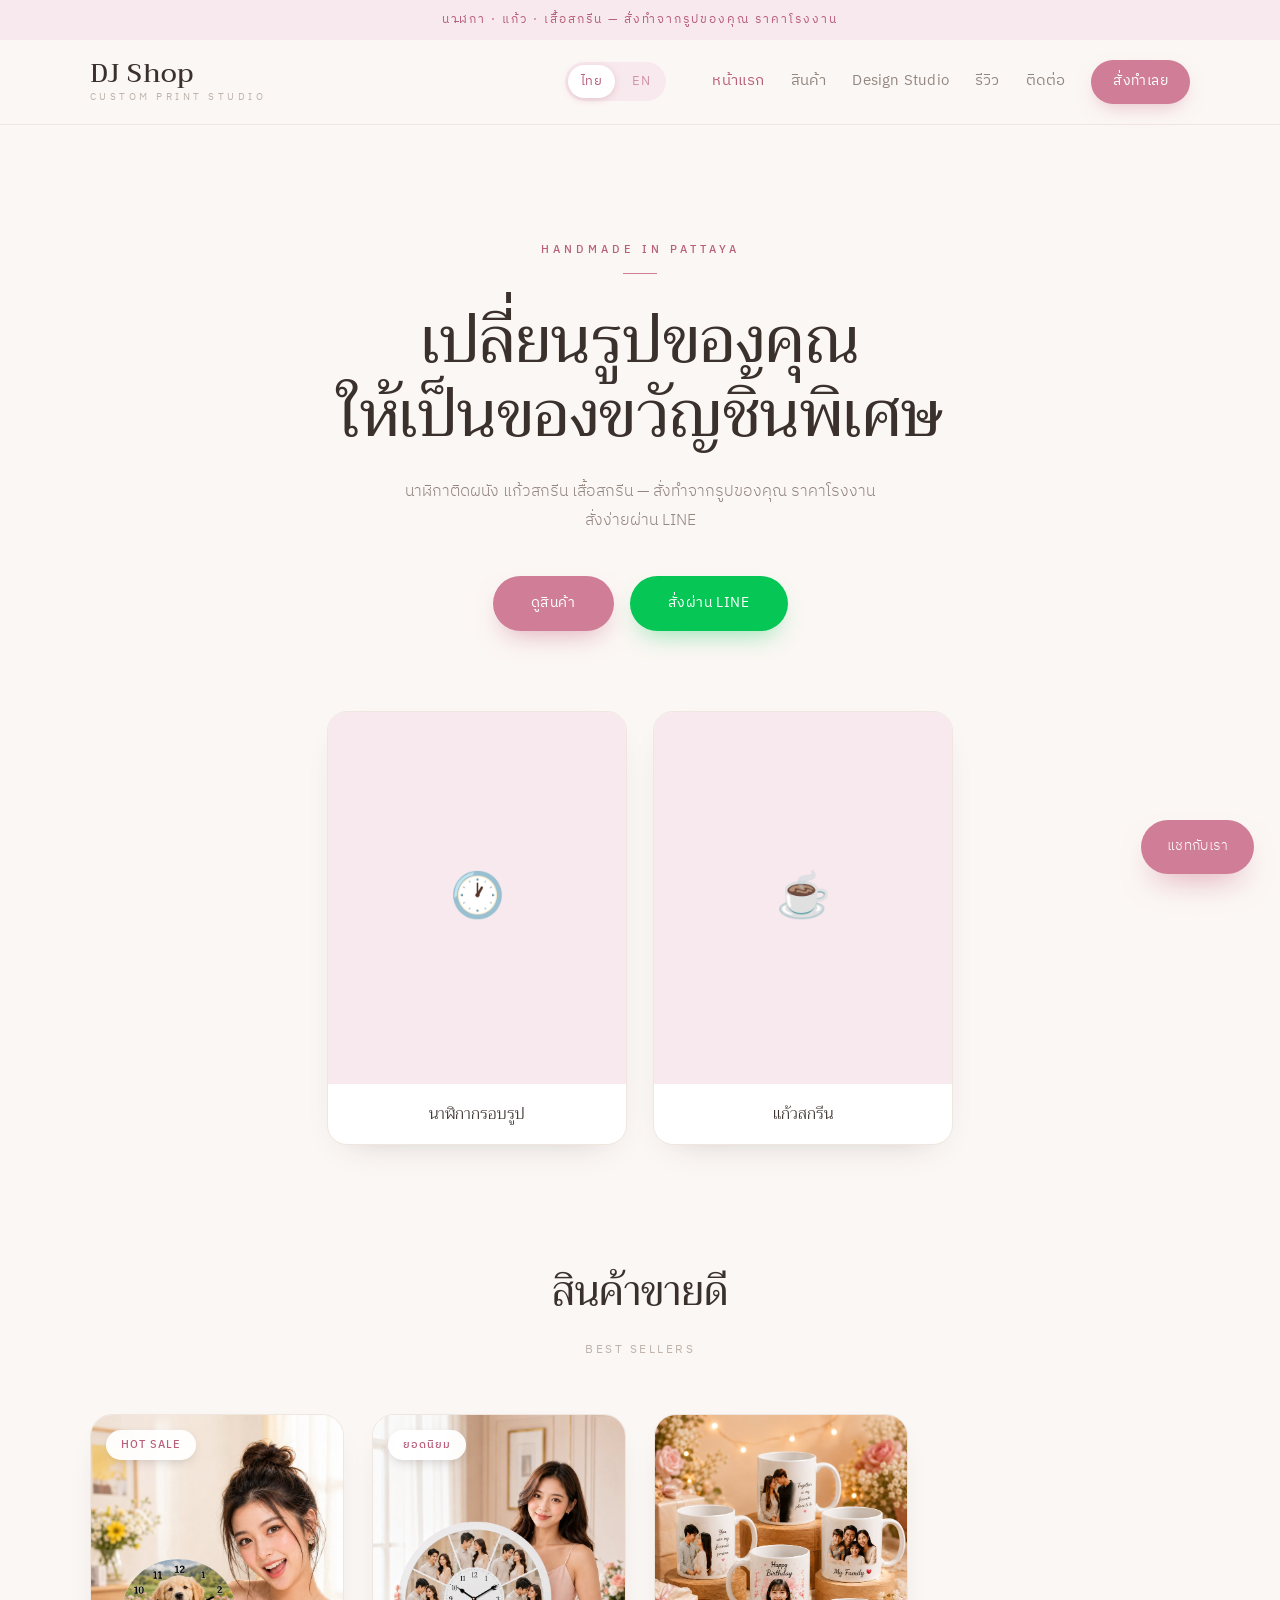
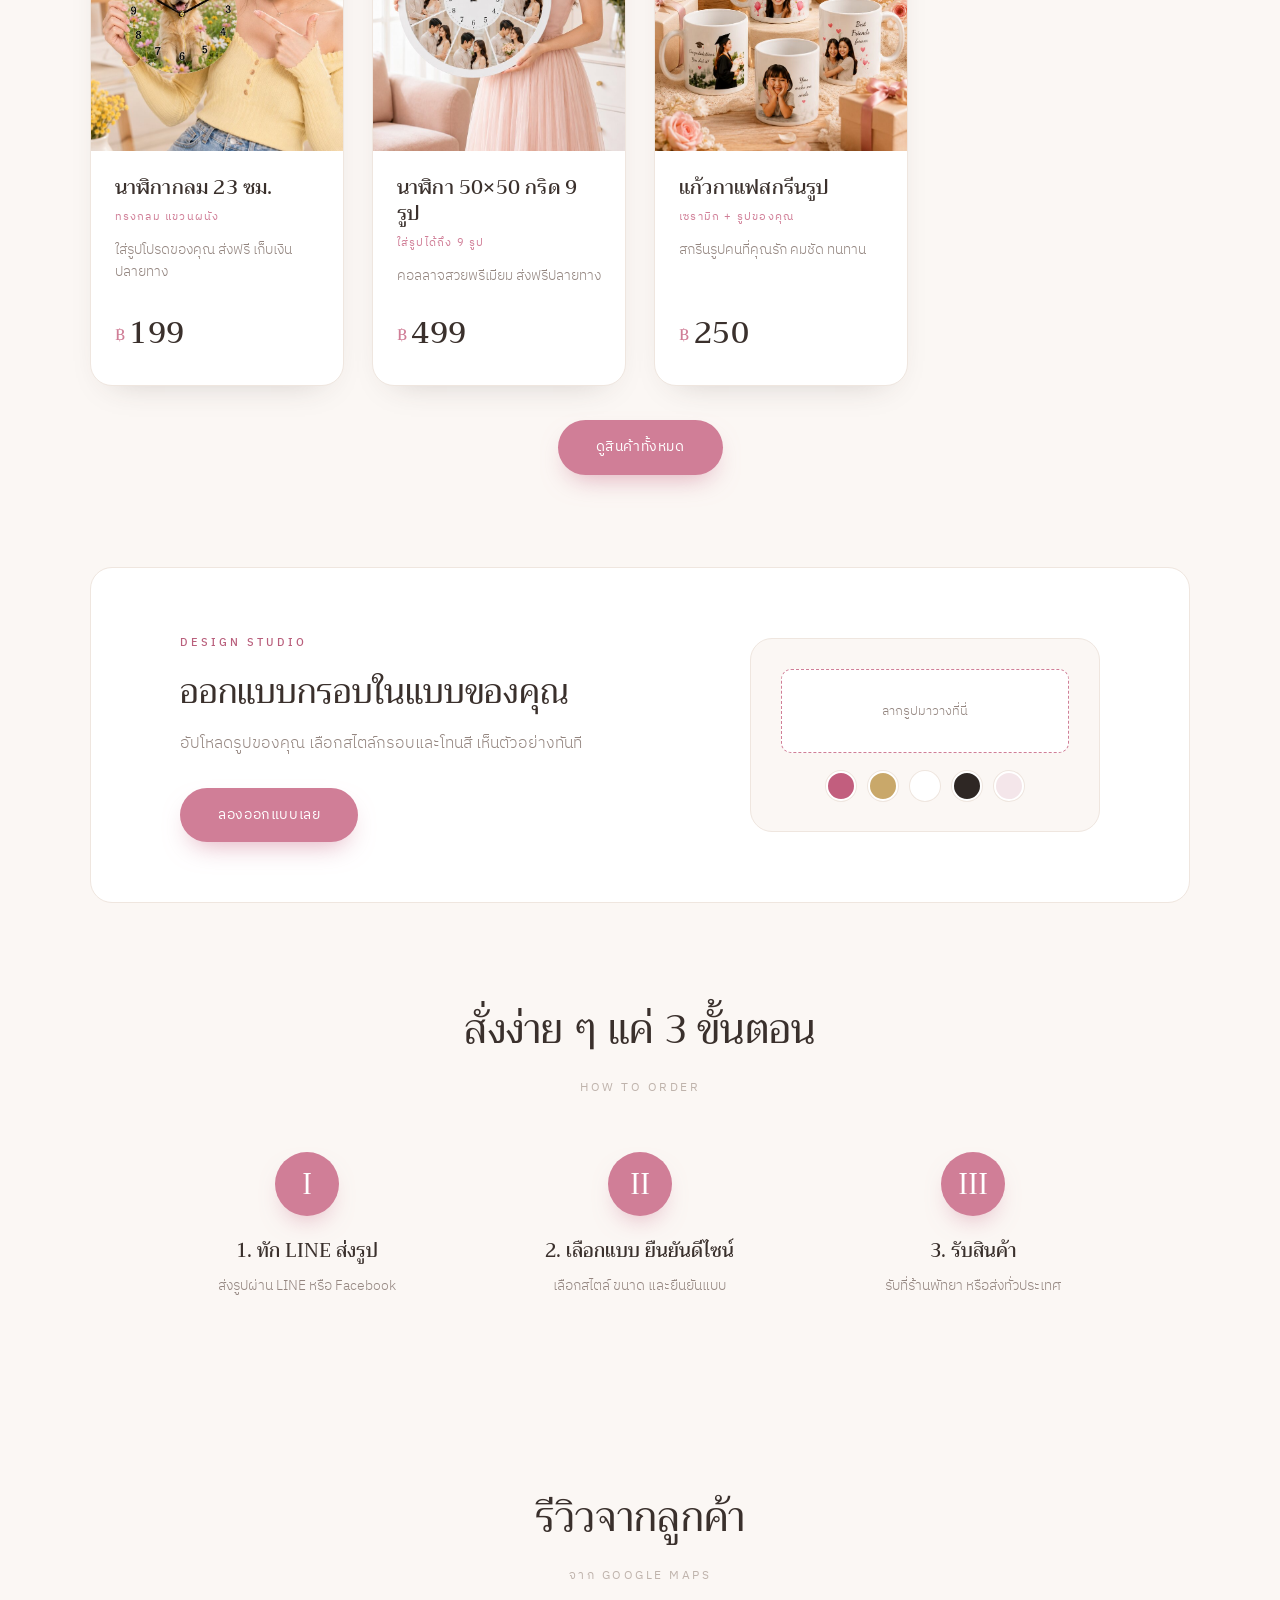
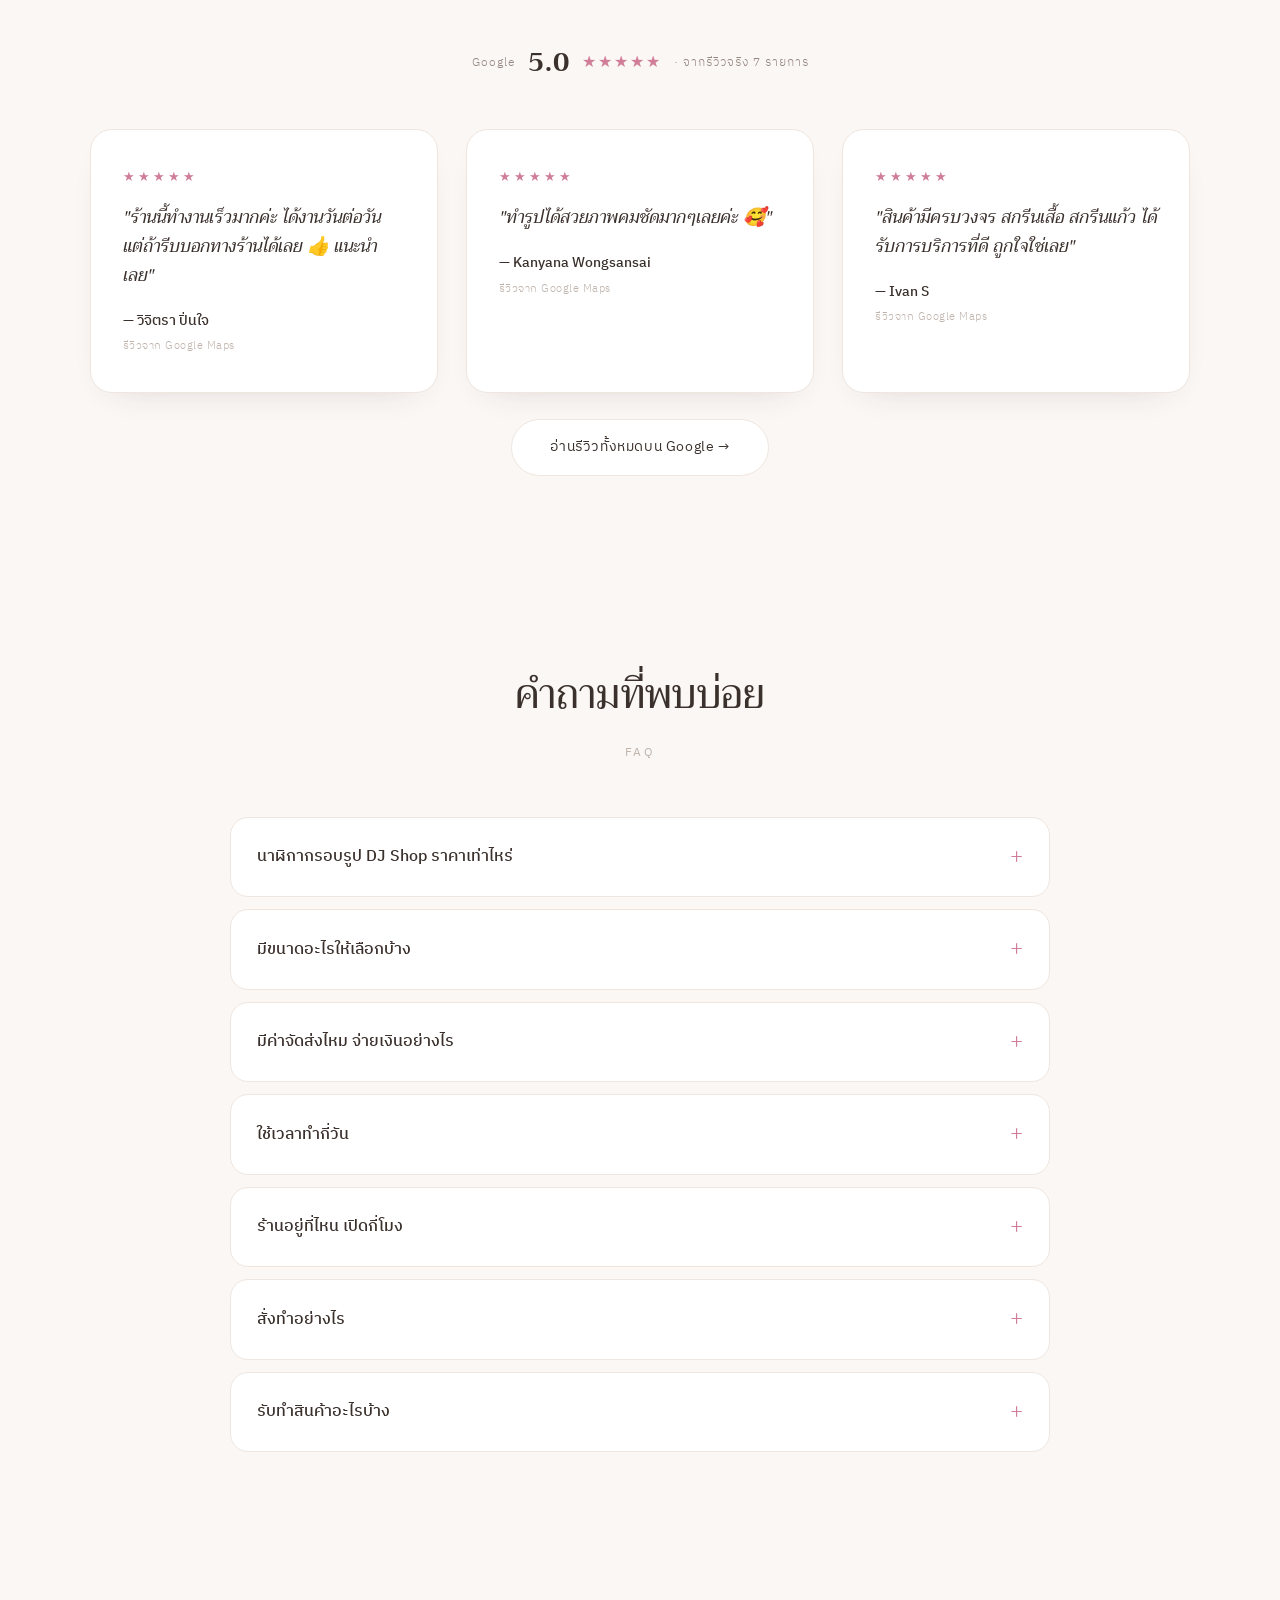
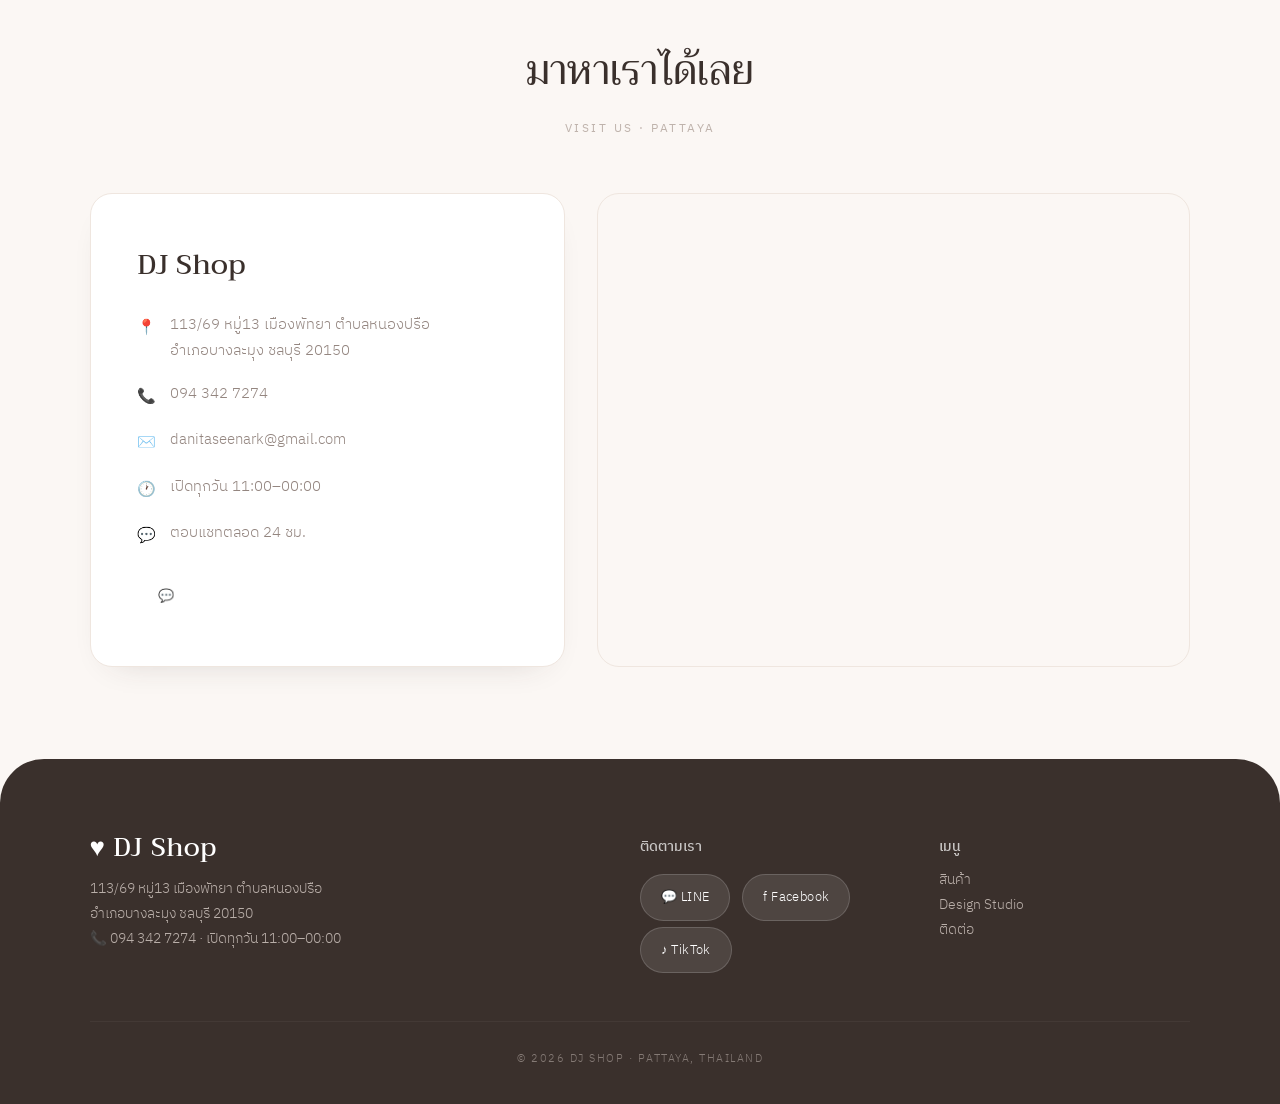
==== index.html @ 2eb751ed "Hero copy without frames + SITE points to live domain" ====
<!DOCTYPE html>
<html lang="th">
<head>
<meta charset="UTF-8">
<meta name="viewport" content="width=device-width, initial-scale=1.0">
<title>DJ Shop — นาฬิกาสั่งทำ แก้วสกรีนรูป เสื้อสกรีน ราคาโรงงาน | พัทยา</title>
<meta name="description" content="รับสกรีนและสั่งทำจากรูปของคุณ: นาฬิกาติดผนังเริ่มต้น ฿199 แก้วสกรีนรูป ฿250 เสื้อสกรีน สติกเกอร์ ป้ายไวนิล ราคาโรงงาน ส่งฟรีทั่วไทย เก็บเงินปลายทาง ร้านอยู่พัทยา">
<link rel="canonical" href="https://pattayacustomprint.com/">
<link rel="icon" href="favicon.svg" type="image/svg+xml">
<meta property="og:type" content="website">
<meta property="og:site_name" content="DJ Shop">
<meta property="og:locale" content="th_TH">
<meta property="og:title" content="DJ Shop — นาฬิกาสั่งทำ แก้วสกรีนรูป เสื้อสกรีน ราคาโรงงาน | พัทยา">
<meta property="og:description" content="รับสกรีนและสั่งทำจากรูปของคุณ: นาฬิกาติดผนังเริ่มต้น ฿199 แก้วสกรีนรูป ฿250 เสื้อสกรีน สติกเกอร์ ป้ายไวนิล ราคาโรงงาน ส่งฟรีทั่วไทย เก็บเงินปลายทาง ร้านอยู่พัทยา">
<meta property="og:url" content="https://pattayacustomprint.com/">
<meta property="og:image" content="https://pattayacustomprint.com/og-image.jpg">
<meta property="og:image:width" content="1200">
<meta property="og:image:height" content="630">
<meta name="twitter:card" content="summary_large_image">
<meta name="theme-color" content="#D07E97">
<link href="https://fonts.googleapis.com/css2?family=Trirong:ital,wght@0,300;0,400;0,500;0,600;1,400&family=IBM+Plex+Sans+Thai:wght@300;400;500;600&display=swap" rel="stylesheet">
<link rel="stylesheet" href="style.css?v=11">
<style>
.hero{text-align:center;padding:110px 7% 70px;position:relative;overflow:hidden}
.hero .hand-tag{display:inline-block;color:var(--rose-deep);font-size:11px;letter-spacing:4px;text-transform:uppercase;margin-bottom:30px;font-weight:500;position:relative;padding-bottom:14px}
.hero .hand-tag::after{content:"";position:absolute;left:50%;bottom:0;transform:translateX(-50%);width:34px;height:1px;background:var(--rose)}
.hero h1{font-size:64px;font-family:'Trirong',serif;font-weight:400;color:var(--ink);line-height:1.16;letter-spacing:.5px}
.hero p{max-width:480px;margin:26px auto 40px;color:var(--muted);font-size:16px;font-weight:300;line-height:1.8}
.hero .btn{margin:0 6px}
.deco{display:none}
.polas{display:grid;grid-template-columns:repeat(2,minmax(0,300px));gap:26px;padding:10px 7% 20px;justify-content:center;margin:0 auto}
.pola{background:var(--surface);border:1px solid var(--line);border-radius:20px;transition:transform .4s cubic-bezier(.2,.7,.3,1),box-shadow .4s;text-decoration:none;color:var(--ink);overflow:hidden;box-shadow:0 14px 34px -22px rgba(58,48,44,.28)}
.pola:hover{transform:translateY(-8px);box-shadow:0 30px 54px -28px rgba(58,48,44,.4)}
.pola .ph{aspect-ratio:4/5;display:flex;align-items:center;justify-content:center;font-size:44px;background:var(--rose-soft)}
.pola .cap{font-family:'Trirong',serif;text-align:center;padding:16px 8px;font-size:16px;color:var(--ink)}
.banner{margin:0 7%;background:var(--surface);border:1px solid var(--line);border-radius:var(--radius);padding:60px 7%;display:grid;grid-template-columns:1.2fr .8fr;gap:44px;align-items:center}
.banner .tag{display:inline-block;color:var(--rose-deep);font-size:11px;letter-spacing:3px;text-transform:uppercase;margin-bottom:18px;font-weight:500}
.banner h2{font-family:'Trirong',serif;font-size:34px;color:var(--ink);margin-bottom:16px;font-weight:400;line-height:1.25}
.banner p{color:var(--muted);margin-bottom:30px;font-weight:300}
.mock{background:var(--bg);border:1px solid var(--line);border-radius:var(--radius);padding:30px;text-align:center}
.mock .up{border:1px dashed var(--rose);border-radius:10px;padding:30px;color:var(--muted);font-size:13px;background:var(--surface);font-weight:300}
.mock .row{display:flex;gap:12px;justify-content:center;margin-top:18px}
.mock .sw{width:30px;height:30px;border-radius:50%;border:2px solid #fff;box-shadow:0 0 0 1px var(--line)}
@media(max-width:900px){.banner{grid-template-columns:1fr}.hero h1{font-size:40px}.hero{padding:64px 7% 44px}.polas{grid-template-columns:1fr 1fr}}
</style>
<script type="application/ld+json">
{"@context":"https://schema.org","@type":"LocalBusiness","name":"DJ Shop — Custom Print Studio",
"image":"https://pattayacustomprint.com/og-image.jpg","url":"https://pattayacustomprint.com",
"telephone":"+66943427274","priceRange":"฿199–฿799",
"address":{"@type":"PostalAddress","streetAddress":"113/69 หมู่13 ตำบลหนองปรือ อำเภอบางละมุง","addressLocality":"เมืองพัทยา","addressRegion":"ชลบุรี","postalCode":"20150","addressCountry":"TH"},
"openingHoursSpecification":[{"@type":"OpeningHoursSpecification","dayOfWeek":["Monday","Tuesday","Wednesday","Thursday","Friday","Saturday","Sunday"],"opens":"11:00","closes":"00:00"}],
"geo":{"@type":"GeoCoordinates","latitude":12.9260197,"longitude":100.9023855},
"hasMap":"https://maps.app.goo.gl/R4jmNiULjhfNRjvr6",
"aggregateRating":{"@type":"AggregateRating","ratingValue":"5.0","reviewCount":"7","bestRating":"5"},
"sameAs":["https://www.facebook.com/share/19SeNPXHiD/","https://www.tiktok.com/@gotolove65","https://maps.app.goo.gl/R4jmNiULjhfNRjvr6"]}
</script>
<script type="application/ld+json">
{"@context":"https://schema.org","@type":"FAQPage","mainEntity":[{"@type":"Question","name":"นาฬิกากรอบรูป DJ Shop ราคาเท่าไหร่","acceptedAnswer":{"@type":"Answer","text":"นาฬิกาติดผนังใส่รูปของคุณ เริ่มต้น 199 บาท: นาฬิกากลม 23 ซม. 199 บาท, นาฬิกากรอบรูป 20×60 199 บาท, นาฬิกากลม 40×40 299 บาท, นาฬิกา 30×30 หูหมี 299 บาท, นาฬิกาหูหมี 40×40 399 บาท, นาฬิกา 50×50 กริด 9 รูป 499 บาท, นาฬิกา 60×60 ใหญ่พิเศษ 799 บาท ส่วนแก้วสกรีนรูปเริ่มต้น 250 บาท และแก้วเก็บความเย็น/ร้อน 799 บาท ทุกชิ้นเป็นราคาโรงงาน"}},{"@type":"Question","name":"มีขนาดอะไรให้เลือกบ้าง","acceptedAnswer":{"@type":"Answer","text":"นาฬิกาติดผนังมีให้เลือกตั้งแต่ทรงกลม 23 ซม. ไปจนถึง 20×60, 30×30, 40×40, 50×50 และ 60×60 ซม. ถ้าต้องการขนาดพิเศษนอกเหนือจากนี้ ทางร้านรับทำตามสั่ง แจ้งขนาดที่ต้องการเข้ามาในแชท LINE ได้เลย"}},{"@type":"Question","name":"มีค่าจัดส่งไหม จ่ายเงินอย่างไร","acceptedAnswer":{"@type":"Answer","text":"ส่งฟรีทั่วประเทศไทย ไม่มีค่าจัดส่ง และรับชำระเงินแบบเก็บเงินปลายทาง (COD) ได้ หรือจะรับสินค้าเองที่ร้านในพัทยาก็ได้เช่นกัน"}},{"@type":"Question","name":"ใช้เวลาทำกี่วัน","acceptedAnswer":{"@type":"Answer","text":"ระยะเวลาขึ้นอยู่กับแบบและจำนวนที่สั่ง ส่งรูปพร้อมขนาดที่ต้องการเข้ามาในแชท LINE ทางร้านจะยืนยันวันรับของให้ทันที หากมีกำหนดวันที่ต้องใช้ เช่น วันเกิดหรืองานแต่ง แจ้งล่วงหน้าได้ ทางร้านจะจัดคิวให้"}},{"@type":"Question","name":"ร้านอยู่ที่ไหน เปิดกี่โมง","acceptedAnswer":{"@type":"Answer","text":"ร้าน DJ Shop อยู่ที่ 113/69 หมู่ 13 เมืองพัทยา ตำบลหนองปรือ อำเภอบางละมุง จังหวัดชลบุรี 20150 เปิดทุกวัน 11:00–00:00 น. โทร 094 342 7274 และตอบแชท LINE ตลอด 24 ชั่วโมง"}},{"@type":"Question","name":"สั่งทำอย่างไร","acceptedAnswer":{"@type":"Answer","text":"สั่งได้ 3 ขั้นตอน: 1) ส่งรูปที่อยากทำเข้ามาในแชท LINE ของร้าน 2) เลือกสินค้าและขนาดที่ต้องการ 3) ทางร้านยืนยันราคาและวันรับของ นอกจากนี้ยังออกแบบกรอบเองได้ที่หน้า Design Studio บนเว็บไซต์"}},{"@type":"Question","name":"รับทำสินค้าอะไรบ้าง","acceptedAnswer":{"@type":"Answer","text":"DJ Shop พัทยา รับสกรีนและสั่งทำสินค้าจากรูปของคุณ: นาฬิกาติดผนัง แก้วสกรีนรูป เสื้อสกรีน สติกเกอร์ และป้ายไวนิล ทุกชิ้นทำตามสั่ง ราคาโรงงาน"}}]}
</script>
</head>
<body>

<div class="topbar" data-i18n="topbar">นาฬิกา · แก้ว · เสื้อสกรีน — สั่งทำจากรูปของคุณ ราคาโรงงาน</div>

<header>
  <a class="logo" href="index.html">DJ Shop<small>Custom Print Studio</small></a>
  <div class="langsw"><button data-lang="th" class="on">ไทย</button><button data-lang="en">EN</button></div>
  <button class="burger" onclick="document.getElementById('nav').classList.toggle('open')">☰</button>
  <nav id="nav">
    <a href="index.html" class="active" data-i18n="nav.home">หน้าแรก</a>
    <a href="shop.html" data-i18n="nav.shop">สินค้า</a>
    <a href="studio.html" data-i18n="nav.studio">Design Studio</a>
    <a href="index.html#reviews" data-i18n="nav.reviews">รีวิว</a>
    <a href="index.html#contact" data-i18n="nav.contact">ติดต่อ</a>
    <a class="cta" href="shop.html" data-i18n="nav.order">สั่งทำเลย</a>
  </nav>
</header>

<section class="hero">
  <div class="hand-tag" data-i18n="hero.tag">Handmade in Pattaya</div>
  <h1 data-i18n="hero.h1">เปลี่ยนรูปของคุณ<br>ให้เป็นของขวัญชิ้นพิเศษ</h1>
  <p data-i18n="hero.p">นาฬิกาติดผนัง แก้วสกรีน เสื้อสกรีน — สั่งทำจากรูปของคุณ ราคาโรงงาน สั่งง่ายผ่าน LINE</p>
  <a class="btn btn-primary" href="shop.html" data-i18n="hero.shop">ดูสินค้า</a>
  <a class="btn btn-line" href="#" data-i18n="hero.line">สั่งผ่าน LINE</a>
</section>

<div class="polas">
  <a class="pola" href="shop.html#clocks"><div class="ph">🕐</div><div class="cap" data-i18n="pola.clock">นาฬิกากรอบรูป</div></a>
  <a class="pola" href="shop.html#mugs"><div class="ph">☕</div><div class="cap" data-i18n="pola.mug">แก้วสกรีน</div></a>
</div>

<section class="section">
  <h2 data-i18n="best.h2">สินค้าขายดี</h2>
  <div class="sub" data-i18n="best.sub">BEST SELLERS</div>
  <div class="cards">
    <a class="card" href="shop.html#clocks"><div class="img p34"><img src="img/round-1.jpg?v=3" alt="Round clock 23 cm" loading="lazy" style="width:100%;height:100%;object-fit:cover"><span class="badge" data-i18n="badge.sale">HOT SALE 🔥</span></div><div class="body"><h3 data-i18n="clround">นาฬิกากลม 23 ซม.</h3><div class="en" data-i18n="clrounds">ทรงกลม แขวนผนัง</div><p data-i18n="clroundd">ใส่รูปโปรดของคุณ ส่งฟรี เก็บเงินปลายทาง</p><span class="price-lg"><span class="cur">฿</span>199</span></div></a>
    <a class="card" href="shop.html#clocks"><div class="img p34"><img src="img/c5050-1.jpg?v=3" alt="Clock 50x50 9-photo grid" loading="lazy" style="width:100%;height:100%;object-fit:cover"><span class="badge" data-i18n="badge.gift">ของขวัญยอดฮิต</span></div><div class="body"><h3 data-i18n="cl50">นาฬิกา 50×50 กริด 9 รูป</h3><div class="en" data-i18n="cl50s">ใส่รูปได้ถึง 9 รูป</div><p data-i18n="cl50d">คอลลาจสวยพรีเมียม ส่งฟรีปลายทาง</p><span class="price-lg"><span class="cur">฿</span>499</span></div></a>
    <a class="card" href="shop.html#mugs"><div class="img p34"><img src="img/mug250-1.jpg?v=3" alt="Photo mug" loading="lazy" style="width:100%;height:100%;object-fit:cover"></div><div class="body"><h3 data-i18n="mug250">แก้วกาแฟสกรีนรูป</h3><div class="en" data-i18n="mug250s">เซรามิก + รูปของคุณ</div><p data-i18n="mug250d">สกรีนรูปคนที่คุณรัก คมชัด ทนทาน</p><span class="price-lg"><span class="cur">฿</span>250</span></div></a>
  </div>
  <div style="text-align:center;margin-top:34px"><a class="btn btn-primary" href="shop.html" data-i18n="best.all">ดูสินค้าทั้งหมด</a></div>
</section>

<section class="banner">
  <div>
    <span class="tag" data-i18n="banner.tag">✨ ใหม่! Design Studio</span>
    <h2 data-i18n="banner.h2">ออกแบบกรอบในแบบของคุณ</h2>
    <p data-i18n="banner.p">อัปโหลดรูปของคุณ เลือกสไตล์กรอบและโทนสี เห็นตัวอย่างทันที</p>
    <a class="btn btn-primary" href="studio.html" data-i18n="banner.btn">ลองออกแบบเลย</a>
  </div>
  <div class="mock">
    <div class="up" data-i18n="banner.drop">📤 ลากรูปมาวางที่นี่</div>
    <div class="row">
      <div class="sw" style="background:#C25E7E"></div>
      <div class="sw" style="background:#C9A86A"></div>
      <div class="sw" style="background:#FFFFFF"></div>
      <div class="sw" style="background:#2E2724"></div>
      <div class="sw" style="background:#F4E6EA"></div>
    </div>
  </div>
</section>

<section class="section">
  <h2 data-i18n="steps.h2">สั่งง่าย ๆ แค่ 3 ขั้นตอน</h2>
  <div class="sub" data-i18n="steps.sub">HOW TO ORDER</div>
  <div class="steps">
    <div class="step"><div class="ic">I</div><h4 data-i18n="step.1">1. ทัก LINE ส่งรูป</h4><p data-i18n="step.1d">ส่งรูปผ่าน LINE หรือ Facebook</p></div>
    <div class="step"><div class="ic">II</div><h4 data-i18n="step.2">2. เลือกแบบ ยืนยันดีไซน์</h4><p data-i18n="step.2d">เลือกสไตล์ ขนาด และยืนยันแบบ</p></div>
    <div class="step"><div class="ic">III</div><h4 data-i18n="step.3">3. รับสินค้า</h4><p data-i18n="step.3d">รับที่ร้านพัทยา หรือส่งทั่วประเทศ</p></div>
  </div>
</section>

<section class="section" id="reviews">
  <h2 data-i18n="rev.h2">รีวิวจากลูกค้า</h2>
  <div class="sub" data-i18n="rev.sub">จาก Google Maps</div>
  <div class="gbadge"><span>Google</span><b>5.0</b><span class="stars">★★★★★</span><span data-i18n="rev.count">· จากรีวิวจริง 7 รายการ</span></div>
  <div class="reviews">
    <div class="rev"><div class="stars">★★★★★</div><p>"ร้านนี้ทำงานเร็วมากค่ะ ได้งานวันต่อวัน แต่ถ้ารีบบอกทางร้านได้เลย 👍 แนะนำเลย"</p><div class="who">— วิจิตรา ปิ่นใจ</div><div class="src" data-i18n="rev.src">รีวิวจาก Google Maps</div></div>
    <div class="rev"><div class="stars">★★★★★</div><p>"ทำรูปได้สวยภาพคมชัดมากๆเลยค่ะ 🥰"</p><div class="who">— Kanyana Wongsansai</div><div class="src" data-i18n="rev.src">รีวิวจาก Google Maps</div></div>
    <div class="rev"><div class="stars">★★★★★</div><p>"สินค้ามีครบวงจร สกรีนเสื้อ สกรีนแก้ว ได้รับการบริการที่ดี ถูกใจใช่เลย"</p><div class="who">— Ivan S</div><div class="src" data-i18n="rev.src">รีวิวจาก Google Maps</div></div>
  </div>
  <div style="text-align:center;margin-top:26px">
    <a class="btn btn-ghost" href="https://maps.app.goo.gl/R4jmNiULjhfNRjvr6" target="_blank" rel="noopener noreferrer" data-i18n="rev.all">อ่านรีวิวทั้งหมดบน Google →</a>
  </div>
</section>

<section class="section" id="faq">
  <h2 data-i18n="faq.h2">คำถามที่พบบ่อย</h2>
  <div class="sub" data-i18n="faq.sub">FAQ</div>
  <div class="faq">
    <details class="faq-item">
      <summary>นาฬิกากรอบรูป DJ Shop ราคาเท่าไหร่</summary>
      <div class="faq-a"><p>นาฬิกาติดผนังใส่รูปของคุณ เริ่มต้น 199 บาท: นาฬิกากลม 23 ซม. 199 บาท, นาฬิกากรอบรูป 20×60 199 บาท, นาฬิกากลม 40×40 299 บาท, นาฬิกา 30×30 หูหมี 299 บาท, นาฬิกาหูหมี 40×40 399 บาท, นาฬิกา 50×50 กริด 9 รูป 499 บาท, นาฬิกา 60×60 ใหญ่พิเศษ 799 บาท ส่วนแก้วสกรีนรูปเริ่มต้น 250 บาท และแก้วเก็บความเย็น/ร้อน 799 บาท ทุกชิ้นเป็นราคาโรงงาน</p></div>
    </details>
    <details class="faq-item">
      <summary>มีขนาดอะไรให้เลือกบ้าง</summary>
      <div class="faq-a"><p>นาฬิกาติดผนังมีให้เลือกตั้งแต่ทรงกลม 23 ซม. ไปจนถึง 20×60, 30×30, 40×40, 50×50 และ 60×60 ซม. ถ้าต้องการขนาดพิเศษนอกเหนือจากนี้ ทางร้านรับทำตามสั่ง แจ้งขนาดที่ต้องการเข้ามาในแชท LINE ได้เลย</p></div>
    </details>
    <details class="faq-item">
      <summary>มีค่าจัดส่งไหม จ่ายเงินอย่างไร</summary>
      <div class="faq-a"><p>ส่งฟรีทั่วประเทศไทย ไม่มีค่าจัดส่ง และรับชำระเงินแบบเก็บเงินปลายทาง (COD) ได้ หรือจะรับสินค้าเองที่ร้านในพัทยาก็ได้เช่นกัน</p></div>
    </details>
    <details class="faq-item">
      <summary>ใช้เวลาทำกี่วัน</summary>
      <div class="faq-a"><p>ระยะเวลาขึ้นอยู่กับแบบและจำนวนที่สั่ง ส่งรูปพร้อมขนาดที่ต้องการเข้ามาในแชท LINE ทางร้านจะยืนยันวันรับของให้ทันที หากมีกำหนดวันที่ต้องใช้ เช่น วันเกิดหรืองานแต่ง แจ้งล่วงหน้าได้ ทางร้านจะจัดคิวให้</p></div>
    </details>
    <details class="faq-item">
      <summary>ร้านอยู่ที่ไหน เปิดกี่โมง</summary>
      <div class="faq-a"><p>ร้าน DJ Shop อยู่ที่ 113/69 หมู่ 13 เมืองพัทยา ตำบลหนองปรือ อำเภอบางละมุง จังหวัดชลบุรี 20150 เปิดทุกวัน 11:00–00:00 น. โทร 094 342 7274 และตอบแชท LINE ตลอด 24 ชั่วโมง</p></div>
    </details>
    <details class="faq-item">
      <summary>สั่งทำอย่างไร</summary>
      <div class="faq-a"><p>สั่งได้ 3 ขั้นตอน: 1) ส่งรูปที่อยากทำเข้ามาในแชท LINE ของร้าน 2) เลือกสินค้าและขนาดที่ต้องการ 3) ทางร้านยืนยันราคาและวันรับของ นอกจากนี้ยังออกแบบกรอบเองได้ที่หน้า Design Studio บนเว็บไซต์</p></div>
    </details>
    <details class="faq-item">
      <summary>รับทำสินค้าอะไรบ้าง</summary>
      <div class="faq-a"><p>DJ Shop พัทยา รับสกรีนและสั่งทำสินค้าจากรูปของคุณ: นาฬิกาติดผนัง แก้วสกรีนรูป เสื้อสกรีน สติกเกอร์ และป้ายไวนิล ทุกชิ้นทำตามสั่ง ราคาโรงงาน</p></div>
    </details>
  </div>
</section>

<section class="section" id="contact">
  <h2 data-i18n="contact.h2">มาหาเราได้เลย</h2>
  <div class="sub" data-i18n="contact.sub">VISIT US · PATTAYA</div>
  <div class="contact-grid">
    <div class="cinfo">
      <h3>DJ Shop</h3>
      <div class="row"><span class="i">📍</span><span>113/69 หมู่13 เมืองพัทยา ตำบลหนองปรือ<br>อำเภอบางละมุง ชลบุรี 20150</span></div>
      <div class="row"><span class="i">📞</span><span>094 342 7274</span></div>
      <div class="row"><span class="i">✉️</span><span data-mail></span></div>
      <div class="row"><span class="i">🕐</span><span data-i18n="contact.open">เปิดทุกวัน 11:00–00:00</span></div>
      <div class="row"><span class="i">💬</span><span data-i18n="contact.chat24">ตอบแชทตลอด 24 ชม.</span></div>
      <div class="socials" style="margin-top:18px">
        <a class="line" href="#">💬 LINE</a>
        <a class="fb" href="https://www.facebook.com/share/19SeNPXHiD/" target="_blank" rel="noopener noreferrer">f Facebook</a>
        <a class="tt" href="https://www.tiktok.com/@gotolove65" target="_blank" rel="noopener noreferrer">♪ TikTok</a>
      </div>
    </div>
    <div class="map-wrap">
      <iframe loading="lazy" allowfullscreen referrerpolicy="no-referrer-when-downgrade"
        src="https://maps.google.com/maps?q=12.9260197,100.9023855&z=17&hl=th&output=embed"></iframe>
    </div>
  </div>
</section>

<footer>
  <div class="fgrid">
    <div>
      <div class="logo hand">♥ DJ Shop</div>
      <p>113/69 หมู่13 เมืองพัทยา ตำบลหนองปรือ<br>อำเภอบางละมุง ชลบุรี 20150<br>📞 094 342 7274 · <span data-i18n="footer.open">เปิดทุกวัน</span></p>
    </div>
    <div>
      <p style="font-weight:500;color:#fff;margin-bottom:8px" data-i18n="footer.follow">ติดตามเรา</p>
      <div class="socials">
        <a class="line" href="#">💬 LINE</a>
        <a class="fb" href="https://www.facebook.com/share/19SeNPXHiD/" target="_blank" rel="noopener noreferrer">f Facebook</a>
        <a class="tt" href="https://www.tiktok.com/@gotolove65" target="_blank" rel="noopener noreferrer">♪ TikTok</a>
      </div>
    </div>
    <div>
      <p style="font-weight:500;color:#fff;margin-bottom:8px" data-i18n="footer.menu">เมนู</p>
      <p><a href="shop.html" style="text-decoration:none" data-i18n="nav.shop">สินค้า</a><br><a href="studio.html" style="text-decoration:none">Design Studio</a><br><a href="index.html#contact" style="text-decoration:none" data-i18n="nav.contact">ติดต่อ</a></p>
    </div>
  </div>
  <div class="copy">© 2026 DJ Shop · Pattaya, Thailand</div>
</footer>

<a class="chat" href="#" data-i18n="chat">💬 แชทกับเรา</a>

<script src="i18n.js?v=9"></script>
<script src="order.js?v=7"></script>
</body>
</html>
---- style.css ----
/* ============================================================
   DJ Shop — Soft Gallery (airy, rounded, pleasant)
   Display: Trirong (serif, TH+Latin) · Body: IBM Plex Sans Thai
   ============================================================ */
:root{
  --bg:#FBF7F4;        /* warm paper */
  --surface:#FFFFFF;
  --ink:#3A302C;       /* soft warm charcoal */
  --muted:#948680;     /* warm gray */
  --faint:#BFB3AC;
  --line:#EFE6DF;      /* hairline */
  --rose:#D07E97;      /* soft rose accent */
  --rose-deep:#B95F7C;
  --rose-soft:#F7E9ED; /* soft tint fill */
  --line-green:#06C755;
  --fb:#1877F2;
  --radius:22px;
  --radius-pill:40px;
}
*{margin:0;padding:0;box-sizing:border-box}
html{scroll-behavior:smooth}
body{font-family:'IBM Plex Sans Thai',sans-serif;background:var(--bg);color:var(--ink);line-height:1.75;font-weight:300;-webkit-font-smoothing:antialiased;text-rendering:optimizeLegibility}
.serif,.hand{font-family:'Trirong',serif}
a{color:inherit;text-decoration:none}
img{display:block}

/* ---------- Top bar ---------- */
.topbar{background:var(--rose-soft);color:var(--rose-deep);text-align:center;font-size:11.5px;letter-spacing:2px;text-transform:uppercase;padding:10px;font-weight:400}

/* ---------- Header ---------- */
header{display:flex;justify-content:space-between;align-items:center;padding:20px 7%;background:rgba(251,247,244,.85);backdrop-filter:blur(14px);position:sticky;top:0;z-index:50;border-bottom:1px solid var(--line)}
.logo{font-family:'Trirong',serif;font-size:26px;font-weight:500;color:var(--ink);line-height:1;letter-spacing:.3px}
.logo .heart{color:var(--rose)}
.logo small{display:block;font-size:9.5px;letter-spacing:3.5px;color:var(--faint);font-family:'IBM Plex Sans Thai',sans-serif;font-weight:400;margin-top:6px;text-transform:uppercase}
nav{display:flex;align-items:center}
nav a{margin-left:26px;font-size:14.5px;color:var(--muted);font-weight:400;letter-spacing:.2px;transition:color .25s}
nav a:hover,nav a.active{color:var(--rose-deep)}
nav a.cta{color:#fff;background:var(--rose);border-radius:var(--radius-pill);padding:10px 22px;letter-spacing:.5px;font-size:13.5px;transition:.25s;box-shadow:0 8px 20px -8px rgba(208,126,151,.6)}
nav a.cta:hover{background:var(--rose-deep)}
.burger{display:none;font-size:24px;background:none;border:none;color:var(--ink);cursor:pointer}

/* language switch */
.langsw{display:flex;gap:4px;margin-left:auto;margin-right:20px;background:var(--rose-soft);border-radius:var(--radius-pill);padding:3px}
.langsw button{border:none;background:none;font-family:'IBM Plex Sans Thai',sans-serif;font-size:12.5px;letter-spacing:.5px;padding:6px 13px;cursor:pointer;color:var(--rose-deep);border-radius:var(--radius-pill);transition:.2s;opacity:.6}
.langsw button.on{background:#fff;opacity:1;box-shadow:0 2px 8px -2px rgba(185,95,124,.4)}

/* ---------- Buttons ---------- */
.btn{display:inline-block;padding:15px 38px;text-decoration:none;font-weight:400;font-size:14px;letter-spacing:.6px;border:none;cursor:pointer;font-family:'IBM Plex Sans Thai',sans-serif;transition:.3s;border-radius:var(--radius-pill)}
.btn-primary{background:var(--rose);color:#fff;box-shadow:0 12px 26px -10px rgba(208,126,151,.65)}
.btn-primary:hover{background:var(--rose-deep);transform:translateY(-2px);box-shadow:0 16px 30px -10px rgba(185,95,124,.7)}
.btn-line{background:var(--line-green);color:#fff;box-shadow:0 12px 26px -10px rgba(6,199,85,.45)}
.btn-line:hover{filter:brightness(.96);transform:translateY(-2px)}
.btn-ghost{border:1px solid var(--line);color:var(--ink);background:var(--surface)}
.btn-ghost:hover{border-color:var(--rose)}

/* ---------- Sections ---------- */
.section{padding:92px 7%}
.section h1,.section h2{font-family:'Trirong',serif;font-size:40px;font-weight:400;text-align:center;color:var(--ink);margin-bottom:12px;letter-spacing:.3px}
.section .sub{text-align:center;color:var(--faint);margin-bottom:54px;font-size:12px;letter-spacing:2.5px;text-transform:uppercase;font-weight:400}

/* ---------- Product grid ---------- */
.cards{display:grid;grid-template-columns:repeat(4,1fr);gap:28px}
.card{background:var(--surface);border:1px solid var(--line);border-radius:var(--radius);overflow:hidden;text-align:left;transition:transform .45s cubic-bezier(.2,.7,.3,1),box-shadow .45s;display:flex;flex-direction:column;box-shadow:0 14px 34px -22px rgba(58,48,44,.28)}
.card:hover{transform:translateY(-8px);box-shadow:0 34px 60px -30px rgba(58,48,44,.4)}
.card .img{aspect-ratio:3/4;display:flex;align-items:center;justify-content:center;font-size:46px;background:var(--rose-soft);position:relative;overflow:hidden}
.card .img.p34{aspect-ratio:3/4}
.card .img img{width:100%;height:100%;object-fit:cover;transition:transform .8s cubic-bezier(.2,.7,.3,1)}
.card:hover .img img{transform:scale(1.05)}
.card .body{padding:24px 24px 26px;display:flex;flex-direction:column;flex:1}
.card h3{font-family:'Trirong',serif;font-size:20px;font-weight:500;letter-spacing:.2px;line-height:1.3}
.card .en{font-size:11px;letter-spacing:1.2px;text-transform:uppercase;color:var(--rose);margin:7px 0 11px;font-weight:400}
.card p{font-size:13.5px;color:var(--muted);font-weight:300;line-height:1.65;flex:1}
/* price + buy block */
.price-lg{display:block;font-family:'Trirong',serif;font-size:30px;font-weight:500;color:var(--ink);margin-top:20px;letter-spacing:.5px}
.price-lg .cur{font-size:16px;color:var(--rose);margin-right:4px;vertical-align:3px}
.badge{position:absolute;top:15px;left:15px;background:rgba(255,255,255,.94);backdrop-filter:blur(4px);color:var(--rose-deep);border-radius:var(--radius-pill);padding:6px 15px;font-size:10.5px;font-weight:500;letter-spacing:1px;text-transform:uppercase;box-shadow:0 4px 12px -4px rgba(58,48,44,.25)}
.gdots{position:absolute;bottom:14px;left:0;right:0;display:flex;gap:6px;justify-content:center;z-index:2}
.gdots span{width:7px;height:7px;border-radius:50%;background:rgba(255,255,255,.6);cursor:pointer;transition:.2s}
.gdots span.on{background:#fff;width:20px;border-radius:4px}

/* Buy button — soft filled pill */
.btn-buy{display:block;margin:14px 0 0;background:var(--rose);color:#fff;border:none;border-radius:var(--radius-pill);padding:14px;text-align:center;font-weight:400;font-size:13.5px;letter-spacing:.5px;transition:.3s;box-shadow:0 10px 22px -12px rgba(208,126,151,.7)}
.btn-buy:hover{background:var(--rose-deep);transform:translateY(-2px);box-shadow:0 14px 28px -12px rgba(185,95,124,.75)}

/* ---------- Steps ---------- */
.steps{display:flex;justify-content:space-between;gap:40px;max-width:960px;margin:0 auto}
.step{flex:1;text-align:center}
.step .ic{font-family:'Trirong',serif;font-size:30px;color:#fff;margin:0 auto 18px;font-weight:400;width:64px;height:64px;border-radius:50%;background:var(--rose);display:flex;align-items:center;justify-content:center;box-shadow:0 12px 26px -12px rgba(208,126,151,.7)}
.step h4{font-family:'Trirong',serif;font-weight:500;margin-bottom:8px;font-size:19px}
.step p{font-size:13.5px;color:var(--muted);font-weight:300}

/* ---------- Reviews ---------- */
.reviews{display:grid;grid-template-columns:repeat(3,1fr);gap:28px}
.rev{background:var(--surface);border:1px solid var(--line);border-radius:var(--radius);padding:36px 32px;box-shadow:0 14px 34px -24px rgba(58,48,44,.24)}
.rev .stars{color:var(--rose);margin-bottom:14px;letter-spacing:3px;font-size:13px}
.rev p{font-family:'Trirong',serif;font-size:18px;font-style:italic;color:var(--ink);line-height:1.6;font-weight:400}
.rev .who{margin-top:20px;color:var(--ink);font-size:13.5px;font-weight:500}
.rev .src{font-size:11px;color:var(--faint);margin-top:4px;letter-spacing:.5px}
.gbadge{display:flex;align-items:center;justify-content:center;gap:12px;margin-bottom:44px;font-size:12px;color:var(--muted);letter-spacing:1px}
.gbadge b{font-family:'Trirong',serif;font-size:26px;color:var(--ink)}
.gbadge .stars{color:var(--rose);font-size:16px;letter-spacing:2px}

/* ---------- Contact ---------- */
.contact-grid{display:grid;grid-template-columns:1fr 1.25fr;gap:32px;align-items:stretch}
.cinfo{background:var(--surface);border:1px solid var(--line);border-radius:var(--radius);padding:46px;box-shadow:0 14px 34px -24px rgba(58,48,44,.24)}
.cinfo h3{font-family:'Trirong',serif;color:var(--ink);font-size:28px;margin-bottom:24px;font-weight:500}
.cinfo .row{display:flex;gap:14px;margin-bottom:18px;font-size:14.5px;color:var(--muted);align-items:flex-start;font-weight:300}
.cinfo .row .i{color:var(--rose);font-size:15px;margin-top:2px}
.map-wrap{border-radius:var(--radius);overflow:hidden;border:1px solid var(--line);min-height:360px}
.map-wrap iframe{width:100%;height:100%;min-height:360px;border:0;display:block;filter:grayscale(.2) contrast(.98)}

/* ---------- Socials / footer ---------- */
.socials a{display:inline-flex;align-items:center;gap:8px;background:rgba(255,255,255,.1);border:1px solid rgba(255,255,255,.16);border-radius:var(--radius-pill);padding:11px 20px;color:#fff;font-size:13px;letter-spacing:.4px;margin:6px 8px 0 0;transition:.25s}
.socials a:hover{background:rgba(255,255,255,.16);transform:translateY(-2px)}
footer{background:var(--ink);color:#EBE0DA;padding:76px 7% 34px;margin-top:0;border-radius:44px 44px 0 0}
.fgrid{display:grid;grid-template-columns:2fr 1fr 1fr;gap:48px;margin-bottom:48px}
footer .logo{color:#fff;margin-bottom:16px}
footer p{font-size:13.5px;opacity:.72;font-weight:300;line-height:1.85}
footer a{transition:opacity .2s}
footer a:hover{opacity:.7}
.copy{text-align:center;font-size:11px;letter-spacing:1.5px;text-transform:uppercase;opacity:.42;border-top:1px solid rgba(255,255,255,.1);padding-top:28px}

/* ---------- Chat ---------- */
.chat{position:fixed;bottom:26px;right:26px;background:var(--rose);color:#fff;border-radius:var(--radius-pill);padding:15px 26px;display:flex;align-items:center;gap:10px;font-size:13.5px;letter-spacing:.4px;cursor:pointer;z-index:99;transition:.28s;box-shadow:0 16px 32px -14px rgba(208,126,151,.75)}
.chat:hover{background:var(--rose-deep);transform:translateY(-2px)}

/* ---------- Shop filters (soft pills) ---------- */
.filters{display:flex;gap:12px;justify-content:center;flex-wrap:wrap;margin-bottom:54px}
.fbtn{background:var(--surface);border:1px solid var(--line);border-radius:var(--radius-pill);padding:11px 26px;font-size:14px;letter-spacing:.3px;color:var(--muted);cursor:pointer;font-family:'IBM Plex Sans Thai',sans-serif;transition:.25s}
.fbtn:hover{border-color:var(--rose);color:var(--rose-deep);transform:translateY(-1px)}
.fbtn.on{background:var(--rose);border-color:var(--rose);color:#fff;box-shadow:0 10px 22px -10px rgba(208,126,151,.65)}
.note{max-width:680px;margin:40px auto 0;border:1px solid var(--line);border-radius:var(--radius);padding:22px 28px;font-size:13.5px;color:var(--muted);text-align:center;font-weight:300;background:var(--surface);box-shadow:0 14px 34px -24px rgba(58,48,44,.2)}

/* ---------- Studio ---------- */
.studio{display:grid;grid-template-columns:1.05fr .95fr;gap:40px;align-items:start}
.panel{background:var(--surface);border:1px solid var(--line);border-radius:var(--radius);padding:38px;box-shadow:0 14px 34px -24px rgba(58,48,44,.22)}
.panel h3{font-family:'Trirong',serif;color:var(--ink);font-size:23px;margin-bottom:22px;font-weight:500}
.drop{display:flex;flex-direction:column;align-items:center;justify-content:center;gap:10px;border:1.5px dashed var(--rose);border-radius:18px;padding:44px 24px;text-align:center;color:var(--muted);font-size:14px;background:var(--rose-soft);cursor:pointer;transition:.25s;font-weight:300;min-height:150px;margin:0 0 4px}
.drop::before{content:"";width:38px;height:38px;border-radius:50%;background:#fff;border:1px solid var(--rose);background-image:url("data:image/svg+xml,%3Csvg xmlns='http://www.w3.org/2000/svg' viewBox='0 0 24 24' fill='none' stroke='%23D07E97' stroke-width='1.6' stroke-linecap='round'%3E%3Cpath d='M12 16V5m0 0L7.5 9.5M12 5l4.5 4.5'/%3E%3Cpath d='M4 15v3a2 2 0 0 0 2 2h12a2 2 0 0 0 2-2v-3'/%3E%3C/svg%3E");background-repeat:no-repeat;background-position:center;background-size:20px;transition:.25s}
.drop:hover::before{transform:translateY(-3px)}
.drop.dragover{background:#f2dbe1;border-color:var(--rose-deep)}
.drop:hover{background:#f2dbe1}
.opt-title{font-family:'IBM Plex Sans Thai',sans-serif;font-size:11px;letter-spacing:1.5px;color:var(--faint);margin:28px 0 12px;text-transform:uppercase;font-weight:500}
.chipset{display:flex;gap:10px;flex-wrap:wrap}
.chip{border:1px solid var(--line);border-radius:var(--radius-pill);padding:10px 20px;font-size:13.5px;cursor:pointer;background:var(--surface);transition:.22s;font-family:'IBM Plex Sans Thai',sans-serif;color:var(--muted);font-weight:400}
.chip:hover{border-color:var(--rose)}
.chip.on{border-color:var(--rose);background:var(--rose);color:#fff}
.sw{width:36px;height:36px;border-radius:50%;border:2px solid #fff;box-shadow:0 0 0 1px var(--line);cursor:pointer;transition:.2s}
.sw.on{box-shadow:0 0 0 2px var(--rose)}
.preview-area{display:flex;align-items:center;justify-content:center;background:var(--rose-soft);border-radius:18px;padding:36px;min-height:440px}
.frame-preview{background:#fff;box-shadow:0 30px 60px -30px rgba(58,48,44,.4);display:flex;align-items:center;justify-content:center;transition:.25s}
.frame-preview .mat{background:#fff;display:flex;align-items:center;justify-content:center;transition:.25s}
.frame-preview img{max-width:260px;max-height:300px;object-fit:cover}
.frame-preview .ph{width:240px;height:280px;display:flex;flex-direction:column;gap:10px;align-items:center;justify-content:center;color:var(--faint);font-size:13px;background:#fff;font-weight:300}
.ai-soon{margin-top:22px;border:1px solid var(--rose);border-radius:18px;color:var(--rose-deep);padding:20px 24px;font-size:13.5px;font-weight:300;line-height:1.7;background:var(--rose-soft)}
.ai-soon b{font-weight:500;color:var(--ink)}

/* ---------- Accessibility ---------- */
a:focus-visible,button:focus-visible{outline:2px solid var(--rose);outline-offset:3px}

/* ---------- Responsive ---------- */
@media(max-width:900px){
  .cards,.reviews{grid-template-columns:1fr 1fr}
  .steps{flex-direction:column;gap:32px}
  .contact-grid,.studio{grid-template-columns:1fr}
  .fgrid{grid-template-columns:1fr}
  .section{padding:64px 7%}
  .section h1,.section h2{font-size:31px}
  nav{position:fixed;inset:66px 0 auto 0;background:var(--bg);flex-direction:column;padding:20px;display:none;border-bottom:1px solid var(--line)}
  nav.open{display:flex}
  nav a{margin:8px 0}
  .burger{display:block}
  .langsw{margin-right:12px}
}
@media(max-width:560px){.cards,.reviews{grid-template-columns:1fr}}

/* ---------- AI Studio — Coming soon ---------- */
.ai-soon{margin-top:26px;border:1px solid var(--rose);border-radius:20px;padding:0;overflow:hidden;background:linear-gradient(160deg,var(--rose-soft),var(--surface))}
.ai-inner{padding:30px 28px}
.ai-badge{display:inline-flex;align-items:center;gap:8px;background:var(--rose);color:#fff;border-radius:var(--radius-pill);padding:6px 16px;font-size:11px;letter-spacing:1.5px;text-transform:uppercase;font-weight:500;margin-bottom:16px}
.ai-badge::before{content:"";width:7px;height:7px;border-radius:50%;background:#fff;animation:aipulse 1.8s ease-in-out infinite}
@keyframes aipulse{0%,100%{opacity:1;transform:scale(1)}50%{opacity:.45;transform:scale(.75)}}
.ai-soon h4{font-family:'Trirong',serif;font-size:25px;color:var(--ink);font-weight:500;margin-bottom:10px;line-height:1.25}
.ai-soon .lead{font-size:14px;color:var(--muted);font-weight:300;line-height:1.7;margin-bottom:20px}
.ai-list{list-style:none;margin-bottom:24px}
.ai-list li{font-size:13.5px;color:var(--ink);font-weight:300;padding:7px 0 7px 26px;position:relative}
.ai-list li::before{content:"";position:absolute;left:4px;top:15px;width:9px;height:9px;border-radius:50%;border:1.5px solid var(--rose)}
.ai-soon .btn{width:100%;text-align:center;padding:14px}
.ai-soon .note{font-size:12px;color:var(--faint);text-align:center;margin-top:12px;font-weight:300}

/* ---------- Quantity stepper ---------- */
.qty{display:flex;align-items:center;justify-content:center;gap:2px;margin-top:16px;border:1px solid var(--line);border-radius:var(--radius-pill);padding:4px;width:fit-content;margin-left:auto;margin-right:auto;background:var(--surface)}
.qty-btn{width:32px;height:32px;border:none;background:none;border-radius:50%;font-size:17px;line-height:1;color:var(--rose-deep);cursor:pointer;transition:.2s;font-family:'IBM Plex Sans Thai',sans-serif}
.qty-btn:hover{background:var(--rose-soft)}
.qty-val{min-width:34px;text-align:center;font-size:15px;color:var(--ink);font-weight:400}

/* ---------- Toast ---------- */
.dj-toast{position:fixed;left:50%;bottom:28px;transform:translate(-50%,26px);background:var(--ink);color:#fff;padding:14px 26px;border-radius:var(--radius-pill);font-size:13.5px;font-weight:300;letter-spacing:.2px;z-index:200;opacity:0;pointer-events:none;transition:opacity .3s,transform .3s;box-shadow:0 16px 34px -14px rgba(58,48,44,.6);max-width:88vw;text-align:center}
.dj-toast.show{opacity:1;transform:translate(-50%,0)}

/* ---------- Size selector ---------- */
.sizes{display:flex;flex-wrap:wrap;gap:7px;margin-top:16px}
.size-btn{border:1px solid var(--line);background:var(--surface);border-radius:var(--radius-pill);padding:7px 14px;font-size:12.5px;color:var(--muted);cursor:pointer;font-family:'IBM Plex Sans Thai',sans-serif;transition:.22s;white-space:nowrap}
.size-btn:hover{border-color:var(--rose);color:var(--rose-deep)}
.size-btn.on{background:var(--rose);border-color:var(--rose);color:#fff}
.price-lg .from{font-size:12px;color:var(--faint);font-weight:400;letter-spacing:1px;text-transform:uppercase;display:block;margin-bottom:-4px;font-family:'IBM Plex Sans Thai',sans-serif}
.price-lg.changed{animation:pricePop .35s ease}
@keyframes pricePop{0%{transform:scale(1)}45%{transform:scale(1.07)}100%{transform:scale(1)}}

/* ---------- FAQ (видимый, под FAQPage-разметку) ---------- */
.faq{max-width:820px;margin:34px auto 0;display:flex;flex-direction:column;gap:12px}
.faq-item{background:var(--surface);border:1px solid var(--line);border-radius:18px;overflow:hidden;transition:border-color .3s}
.faq-item[open]{border-color:var(--rose)}
.faq-item summary{cursor:pointer;list-style:none;padding:20px 26px;font-weight:500;color:var(--ink);font-size:16px;display:flex;justify-content:space-between;align-items:center;gap:16px}
.faq-item summary::-webkit-details-marker{display:none}
.faq-item summary::after{content:"+";color:var(--rose);font-size:22px;font-weight:300;flex:0 0 auto;transition:transform .3s}
.faq-item[open] summary::after{transform:rotate(45deg)}
.faq-item summary:hover{color:var(--rose-deep)}
.faq-a{padding:0 26px 22px;color:var(--muted);font-weight:300;line-height:1.85;font-size:15px}
.faq-a p{margin:0}
@media(max-width:600px){.faq-item summary{padding:17px 20px;font-size:15px}.faq-a{padding:0 20px 18px;font-size:14px}}
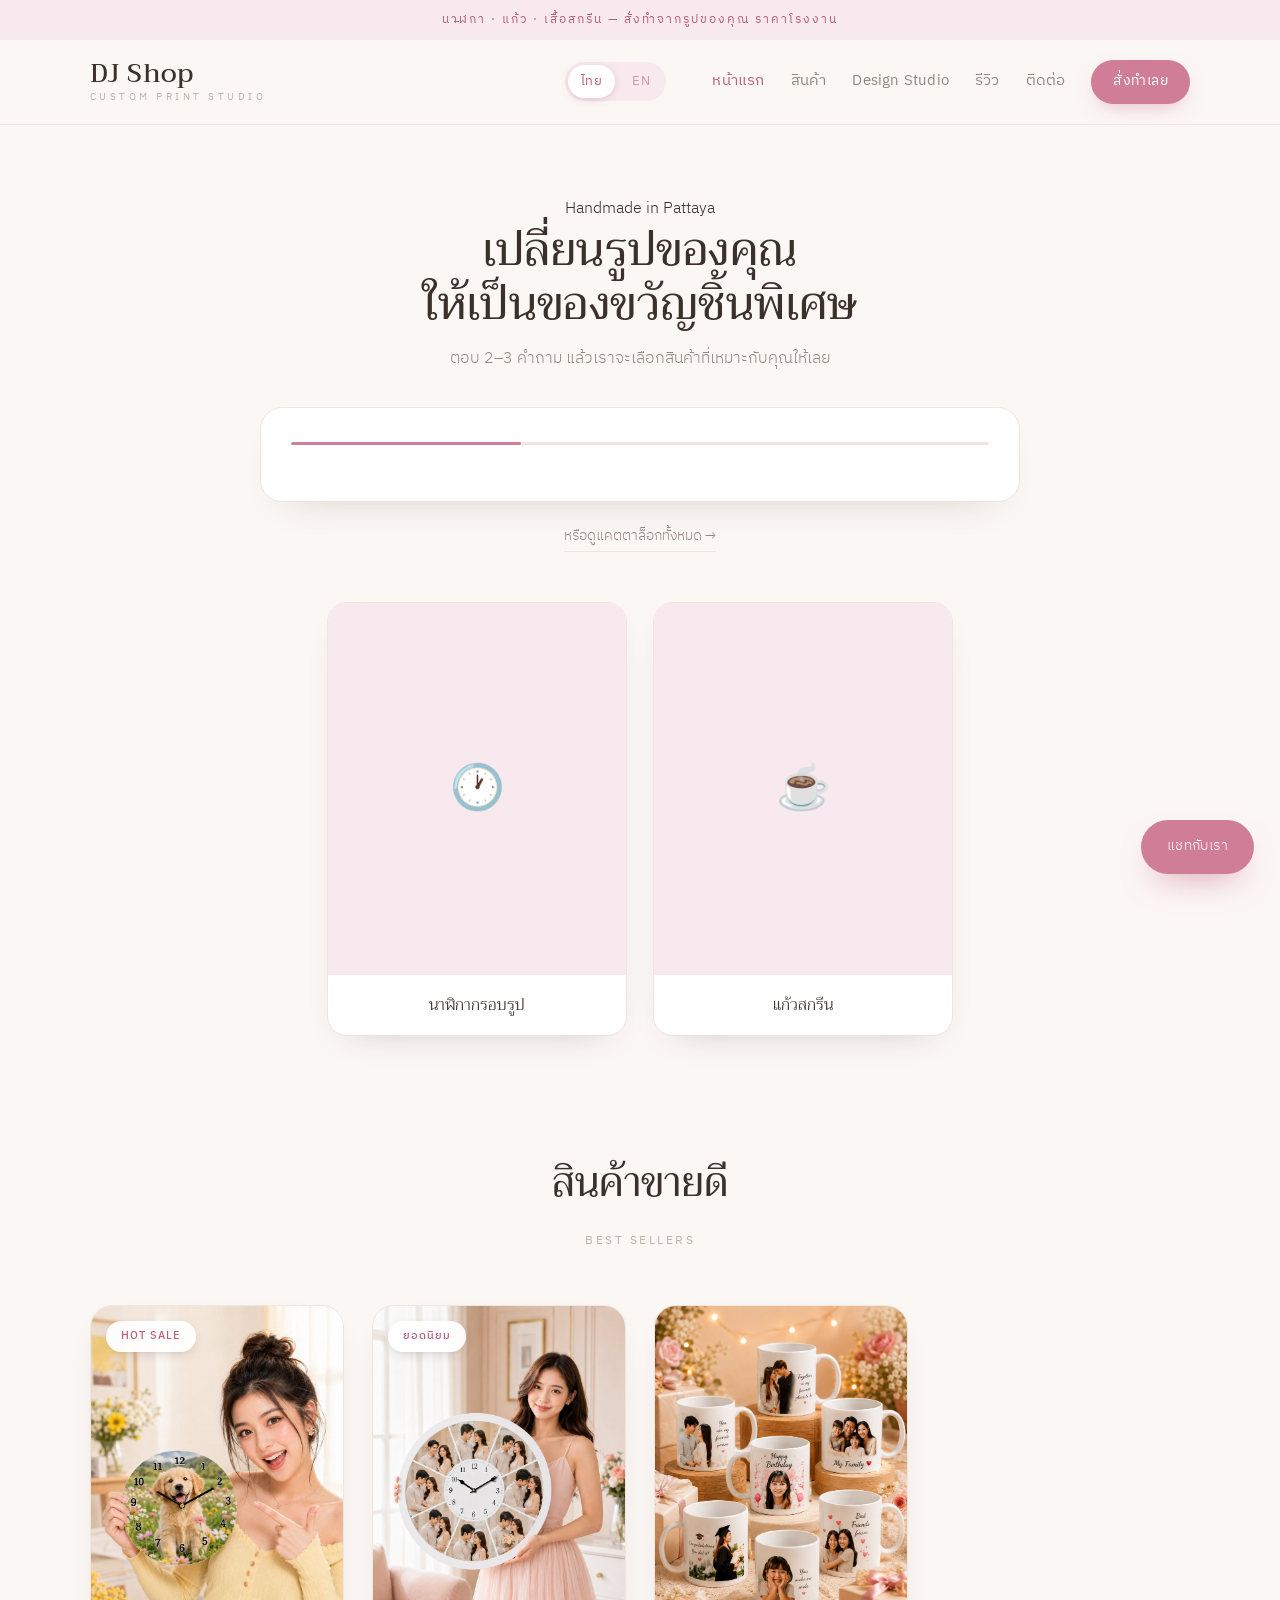
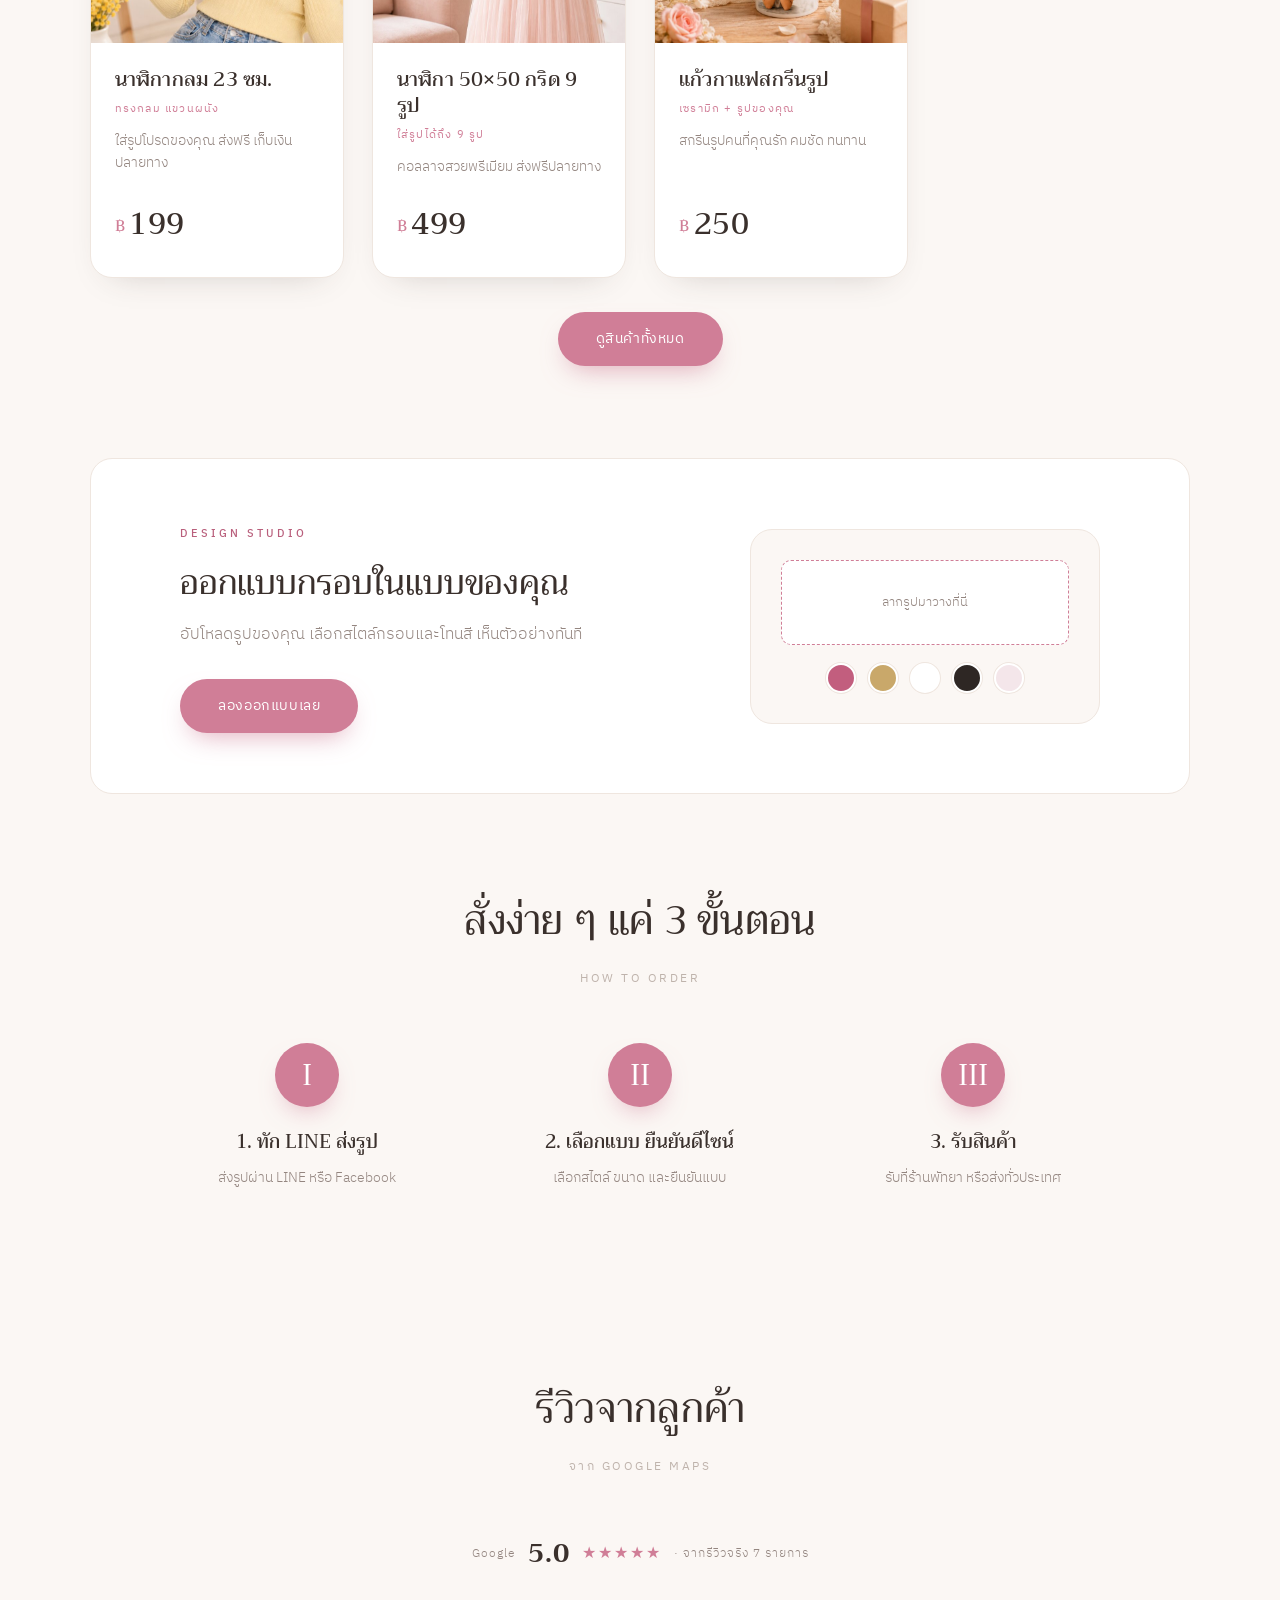
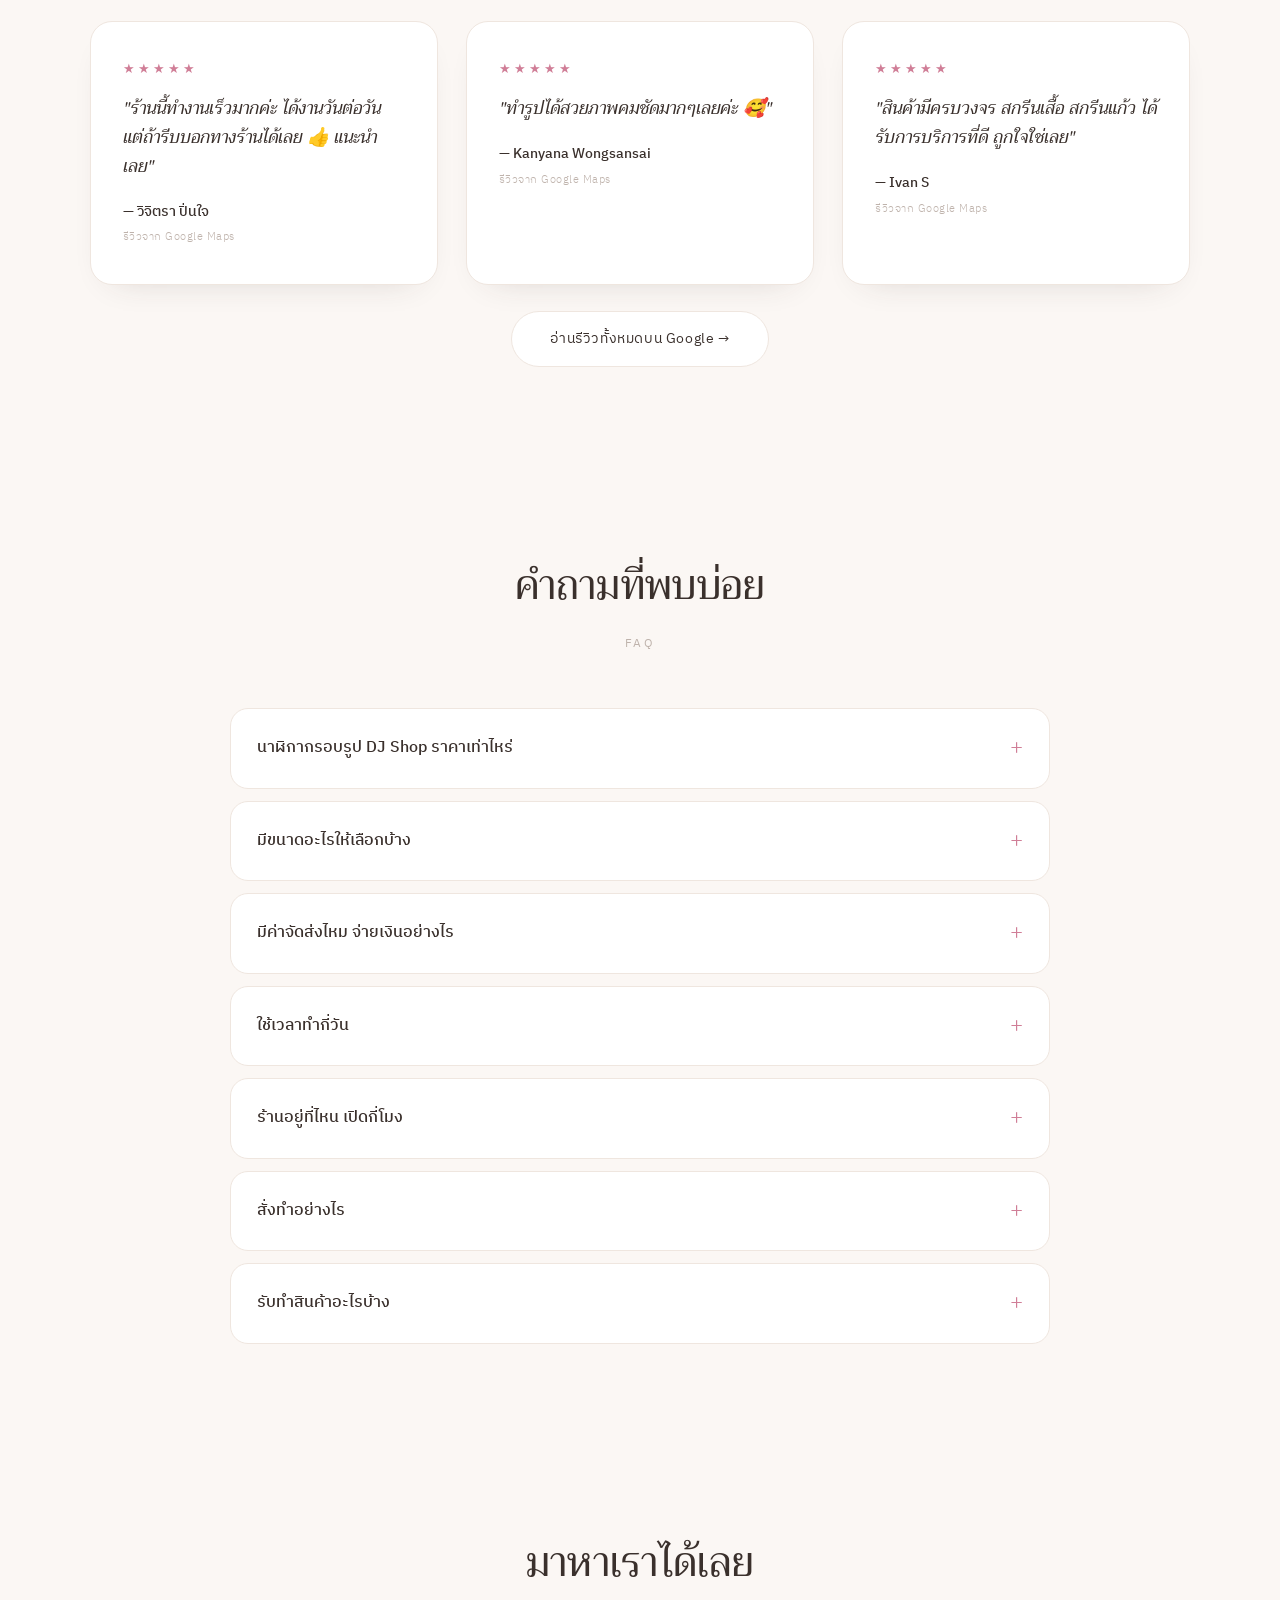
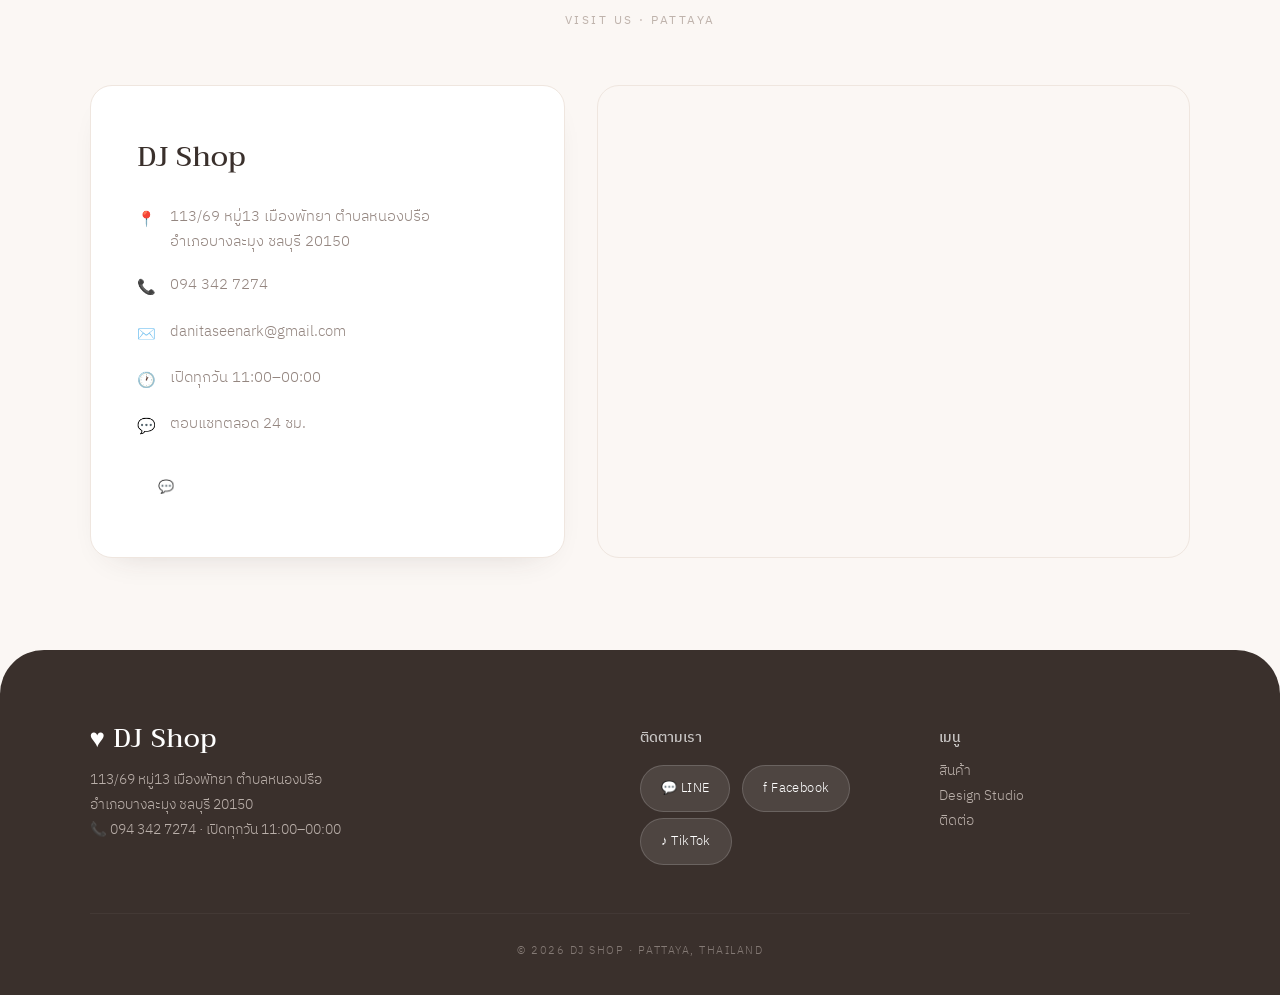
==== commit 598bcac6: "Quiz as first screen: 3-step product finder, SEO preserved" ====
--- a/index.html
+++ b/index.html
@@ -19,7 +19,7 @@
 <meta name="twitter:card" content="summary_large_image">
 <meta name="theme-color" content="#D07E97">
 <link href="https://fonts.googleapis.com/css2?family=Trirong:ital,wght@0,300;0,400;0,500;0,600;1,400&family=IBM+Plex+Sans+Thai:wght@300;400;500;600&display=swap" rel="stylesheet">
-<link rel="stylesheet" href="style.css?v=11">
+<link rel="stylesheet" href="style.css?v=12">
 <style>
 .hero{text-align:center;padding:110px 7% 70px;position:relative;overflow:hidden}
 .hero .hand-tag{display:inline-block;color:var(--rose-deep);font-size:11px;letter-spacing:4px;text-transform:uppercase;margin-bottom:30px;font-weight:500;position:relative;padding-bottom:14px}
@@ -76,14 +76,18 @@
   </nav>
 </header>
 
-<section class="hero">
+<section class="hero-quiz">
   <div class="hand-tag" data-i18n="hero.tag">Handmade in Pattaya</div>
   <h1 data-i18n="hero.h1">เปลี่ยนรูปของคุณ<br>ให้เป็นของขวัญชิ้นพิเศษ</h1>
-  <p data-i18n="hero.p">นาฬิกาติดผนัง แก้วสกรีน เสื้อสกรีน — สั่งทำจากรูปของคุณ ราคาโรงงาน สั่งง่ายผ่าน LINE</p>
-  <a class="btn btn-primary" href="shop.html" data-i18n="hero.shop">ดูสินค้า</a>
-  <a class="btn btn-line" href="#" data-i18n="hero.line">สั่งผ่าน LINE</a>
-</section>
-
+  <p class="lead" data-i18n="quiz.lead">ตอบ 2–3 คำถาม แล้วเราจะเลือกสินค้าที่เหมาะกับคุณให้เลย</p>
+
+  <div class="quiz" id="quiz">
+    <div class="q-bar"><i id="qbar" style="width:33%"></i></div>
+    <div id="qbody"></div>
+  </div>
+
+  <a class="quiz-skip" href="shop.html" data-i18n="quiz.skip">หรือดูแคตตาล็อกทั้งหมด →</a>
+</section>
 <div class="polas">
   <a class="pola" href="shop.html#clocks"><div class="ph">🕐</div><div class="cap" data-i18n="pola.clock">นาฬิกากรอบรูป</div></a>
   <a class="pola" href="shop.html#mugs"><div class="ph">☕</div><div class="cap" data-i18n="pola.mug">แก้วสกรีน</div></a>
@@ -226,7 +230,121 @@
 
 <a class="chat" href="#" data-i18n="chat">💬 แชทกับเรา</a>
 
-<script src="i18n.js?v=9"></script>
+<script src="i18n.js?v=10"></script>
 <script src="order.js?v=7"></script>
+<script>
+/* ---------- QUIZ: подбор товара ---------- */
+const QP = [
+  {k:"clround",  p:199, img:"img/round-1.jpg",  cat:"clocks", photos:["one"],        tier:"low"},
+  {k:"cl20",     p:199, img:"img/c2060-1.jpg",  cat:"clocks", photos:["one","many"], tier:"low"},
+  {k:"cl40",     p:299, img:"img/c4040-1.jpg",  cat:"clocks", photos:["one"],        tier:"low"},
+  {k:"cl30",     p:299, img:"img/bear30-1.jpg", cat:"clocks", photos:["one"],        tier:"low"},
+  {k:"clbear40", p:399, img:"",                 cat:"clocks", photos:["one"],        tier:"mid"},
+  {k:"cl50",     p:499, img:"img/c5050-1.jpg",  cat:"clocks", photos:["many"],       tier:"mid"},
+  {k:"cl60",     p:799, img:"img/c6060-1.jpg",  cat:"clocks", photos:["one","many"], tier:"high"},
+  {k:"mug250",   p:250, img:"img/mug250-1.jpg", cat:"mugs",   photos:["one","many"], tier:"low"},
+  {k:"mug799",   p:799, img:"img/mug799-1.jpg", cat:"mugs",   photos:["one","many"], tier:"high"}
+];
+const T = k => (typeof I18N!=="undefined" && I18N[window.DJLANG||"th"] && I18N[window.DJLANG||"th"][k]) || k;
+
+const qbody=document.getElementById("qbody"), qbar=document.getElementById("qbar");
+let qState={};
+
+function qOpt(ic,label,hint,fn){
+  const b=document.createElement("button");
+  b.type="button"; b.className="q-opt";
+  b.innerHTML=`<span class="ic">${ic}</span>${label}${hint?`<small>${hint}</small>`:""}`;
+  b.onclick=fn; return b;
+}
+function qRender(title,hint,opts,progress,back){
+  qbar.style.width=progress+"%";
+  qbody.innerHTML=`<div class="q-title">${title}</div><div class="q-hint">${hint||""}</div>`;
+  const box=document.createElement("div"); box.className="q-opts";
+  opts.forEach(o=>box.appendChild(o)); qbody.appendChild(box);
+  if(back){const b=document.createElement("button");b.type="button";b.className="q-back";b.textContent="← "+T("quiz.back");b.onclick=back;qbody.appendChild(b);}
+  qbody.scrollIntoView({block:"nearest",behavior:"smooth"});
+}
+
+/* Шаг 1 — что делаем */
+function qStep1(){
+  qState={};
+  qRender(T("quiz.q1"), T("quiz.q1h"), [
+    qOpt("🕐", T("quiz.a.clock"), T("quiz.a.clockh"), ()=>{qState.cat="clocks";qStep2();}),
+    qOpt("☕", T("quiz.a.mug"),   T("quiz.a.mugh"),   ()=>{qState.cat="mugs";qResult(QP.filter(x=>x.cat==="mugs"));}),
+    qOpt("👕", T("quiz.a.shirt"), T("quiz.a.shirth"), ()=>qCustom("shirt")),
+    qOpt("🎁", T("quiz.a.all"),   T("quiz.a.allh"),   ()=>qResult(QP.slice()))
+  ], 33, null);
+}
+/* Шаг 2 — сколько фото */
+function qStep2(){
+  qRender(T("quiz.q2"), T("quiz.q2h"), [
+    qOpt("🖼", T("quiz.a.one"),  T("quiz.a.oneh"),  ()=>{qState.photos="one";qStep3();}),
+    qOpt("🧩", T("quiz.a.many"), T("quiz.a.manyh"), ()=>{qState.photos="many";qStep3();}),
+    qOpt("🤔", T("quiz.a.dunno"),"",                ()=>{qState.photos=null;qStep3();})
+  ], 66, qStep1);
+}
+/* Шаг 3 — бюджет */
+function qStep3(){
+  qRender(T("quiz.q3"), T("quiz.q3h"), [
+    qOpt("💗", "≤ ฿299",     T("quiz.a.low"),  ()=>qFinish("low")),
+    qOpt("💜", "฿300–599",   T("quiz.a.mid"),  ()=>qFinish("mid")),
+    qOpt("👑", "฿600+",      T("quiz.a.high"), ()=>qFinish("high")),
+    qOpt("👀", T("quiz.a.any"),"",             ()=>qFinish(null))
+  ], 100, qStep2);
+}
+function qFinish(tier){
+  let r=QP.filter(x=>x.cat===qState.cat);
+  if(qState.photos) r=r.filter(x=>x.photos.includes(qState.photos));
+  if(tier){const t=r.filter(x=>x.tier===tier); if(t.length) r=t;}
+  if(!r.length) r=QP.filter(x=>x.cat===qState.cat);
+  qResult(r);
+}
+/* Карточка товара */
+function qCard(x){
+  const d=document.createElement("div"); d.className="card"; d.dataset.cat=x.cat;
+  const img = x.img
+    ? `<div class="img p34"><img src="${x.img}?v=3" alt="${T(x.k)}" loading="lazy" style="width:100%;height:100%;object-fit:cover"></div>`
+    : `<div class="img" style="background:linear-gradient(150deg,#f3c3d2,#d795ab);display:flex;align-items:center;justify-content:center;font-size:40px">🧸</div>`;
+  d.innerHTML = img +
+    `<div class="body"><h3 data-i18n="${x.k}">${T(x.k)}</h3>` +
+    `<div class="en" data-i18n="${x.k}s">${T(x.k+"s")}</div>` +
+    `<span class="price-lg"><span class="cur">฿</span>${x.p}</span>` +
+    `<a class="btn btn-buy" href="#" data-i18n="btn.buy">${T("btn.buy")}</a></div>`;
+  const buy=d.querySelector(".btn-buy");
+  buy.setAttribute("rel","noopener noreferrer");
+  buy.addEventListener("click",e=>{e.preventDefault();
+    if(typeof goToChat==="function"&&typeof orderText==="function") goToChat(orderText(d));
+  });
+  return d;
+}
+function qResult(list){
+  qbar.style.width="100%";
+  qbody.innerHTML=`<div class="q-res-head">${T("quiz.res")}</div><div class="q-res-sub">${T("quiz.ressub")}</div>`;
+  const g=document.createElement("div"); g.className="q-cards";
+  list.forEach(x=>g.appendChild(qCard(x))); qbody.appendChild(g);
+  const f=document.createElement("div"); f.className="q-again";
+  const again=document.createElement("button");
+  again.type="button"; again.className="btn btn-ghost"; again.textContent=T("quiz.again"); again.onclick=qStep1;
+  const all=document.createElement("a");
+  all.className="btn btn-ghost"; all.href="shop.html"; all.textContent=T("quiz.all");
+  f.appendChild(again); f.appendChild(all); qbody.appendChild(f);
+  qbody.scrollIntoView({block:"nearest",behavior:"smooth"});
+}
+/* Ветка «нет в каталоге» — сразу в LINE */
+function qCustom(kind){
+  qbar.style.width="100%";
+  qbody.innerHTML=`<div class="q-res-head">${T("quiz.custom")}</div><div class="q-res-sub">${T("quiz.customsub")}</div>`;
+  const f=document.createElement("div"); f.className="q-again";
+  const a=document.createElement("a"); a.className="btn btn-line";
+  a.href = (typeof chatUrl==="function") ? chatUrl("") : "#";
+  a.target="_blank"; a.rel="noopener noreferrer"; a.textContent=T("quiz.ask");
+  const back=document.createElement("button");
+  back.type="button"; back.className="btn btn-ghost"; back.textContent=T("quiz.again"); back.onclick=qStep1;
+  f.appendChild(a); f.appendChild(back); qbody.appendChild(f);
+}
+qStep1();
+document.querySelectorAll(".langsw button").forEach(b=>b.addEventListener("click",()=>setTimeout(qStep1,60)));
+</script>
+
 </body>
 </html>
--- a/style.css
+++ b/style.css
@@ -219,3 +219,36 @@
 .faq-a{padding:0 26px 22px;color:var(--muted);font-weight:300;line-height:1.85;font-size:15px}
 .faq-a p{margin:0}
 @media(max-width:600px){.faq-item summary{padding:17px 20px;font-size:15px}.faq-a{padding:0 20px 18px;font-size:14px}}
+
+/* ================= QUIZ — подбор товара ================= */
+.hero-quiz{text-align:center;padding:70px 7% 40px}
+.hero-quiz h1{font-size:46px;font-family:'Trirong',serif;font-weight:400;color:var(--ink);line-height:1.18;letter-spacing:.4px;margin-bottom:14px}
+.hero-quiz .lead{max-width:520px;margin:0 auto 34px;color:var(--muted);font-size:16px;font-weight:300;line-height:1.75}
+.quiz{max-width:760px;margin:0 auto;background:var(--surface);border:1px solid var(--line);border-radius:var(--radius);padding:34px 30px 30px;box-shadow:0 18px 44px -30px rgba(58,48,44,.3)}
+.q-bar{height:3px;background:var(--line);border-radius:3px;margin-bottom:26px;overflow:hidden}
+.q-bar i{display:block;height:100%;background:var(--rose);border-radius:3px;transition:width .45s cubic-bezier(.2,.7,.3,1)}
+.q-title{font-family:'Trirong',serif;font-size:25px;color:var(--ink);margin-bottom:6px;font-weight:400}
+.q-hint{color:var(--faint);font-size:13px;margin-bottom:24px;font-weight:300}
+.q-opts{display:grid;grid-template-columns:repeat(auto-fit,minmax(150px,1fr));gap:12px}
+.q-opt{background:var(--bg);border:1px solid var(--line);border-radius:18px;padding:22px 14px;cursor:pointer;transition:all .25s;text-align:center;font-family:inherit;font-size:15px;color:var(--ink);font-weight:400;line-height:1.5}
+.q-opt:hover{border-color:var(--rose);background:var(--rose-soft);transform:translateY(-3px)}
+.q-opt .ic{display:block;font-size:30px;margin-bottom:9px;line-height:1}
+.q-opt small{display:block;color:var(--muted);font-size:12px;font-weight:300;margin-top:5px}
+.q-back{margin-top:20px;background:none;border:none;color:var(--muted);font-size:14px;cursor:pointer;font-family:inherit;padding:6px}
+.q-back:hover{color:var(--rose-deep)}
+.q-res-head{font-family:'Trirong',serif;font-size:25px;color:var(--ink);margin-bottom:4px}
+.q-res-sub{color:var(--muted);font-size:14px;font-weight:300;margin-bottom:24px}
+.q-cards{display:grid;grid-template-columns:repeat(auto-fit,minmax(190px,1fr));gap:16px;text-align:left}
+.q-cards .card{margin:0}
+.q-again{margin-top:26px;display:flex;gap:12px;justify-content:center;flex-wrap:wrap}
+.quiz-skip{display:inline-block;margin-top:22px;color:var(--muted);font-size:14px;text-decoration:none;border-bottom:1px solid var(--line);padding-bottom:2px}
+.quiz-skip:hover{color:var(--rose-deep);border-color:var(--rose)}
+@media(max-width:600px){
+  .hero-quiz{padding:44px 5% 30px}
+  .hero-quiz h1{font-size:31px}
+  .quiz{padding:24px 18px 22px;border-radius:20px}
+  .q-title{font-size:21px}
+  .q-opts{grid-template-columns:1fr 1fr;gap:10px}
+  .q-opt{padding:18px 10px;font-size:14px}
+  .q-cards{grid-template-columns:1fr 1fr;gap:12px}
+}
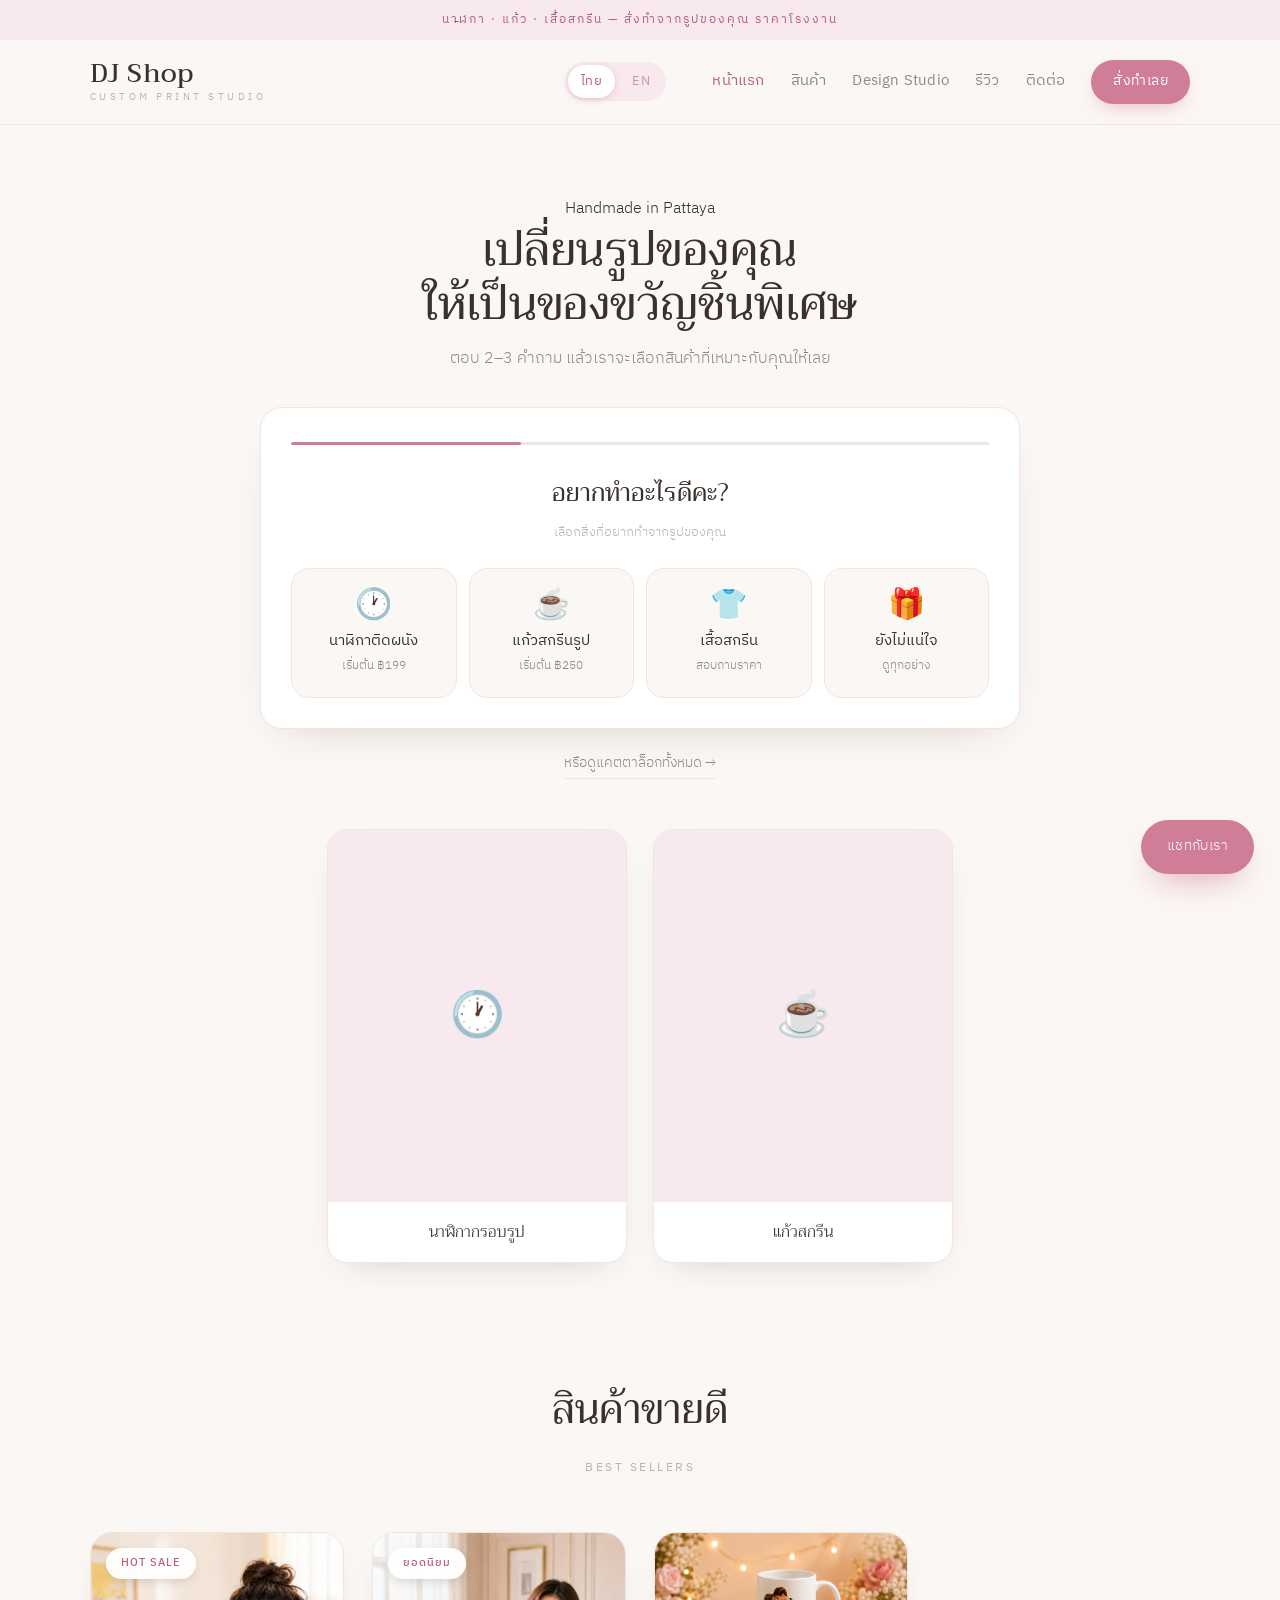
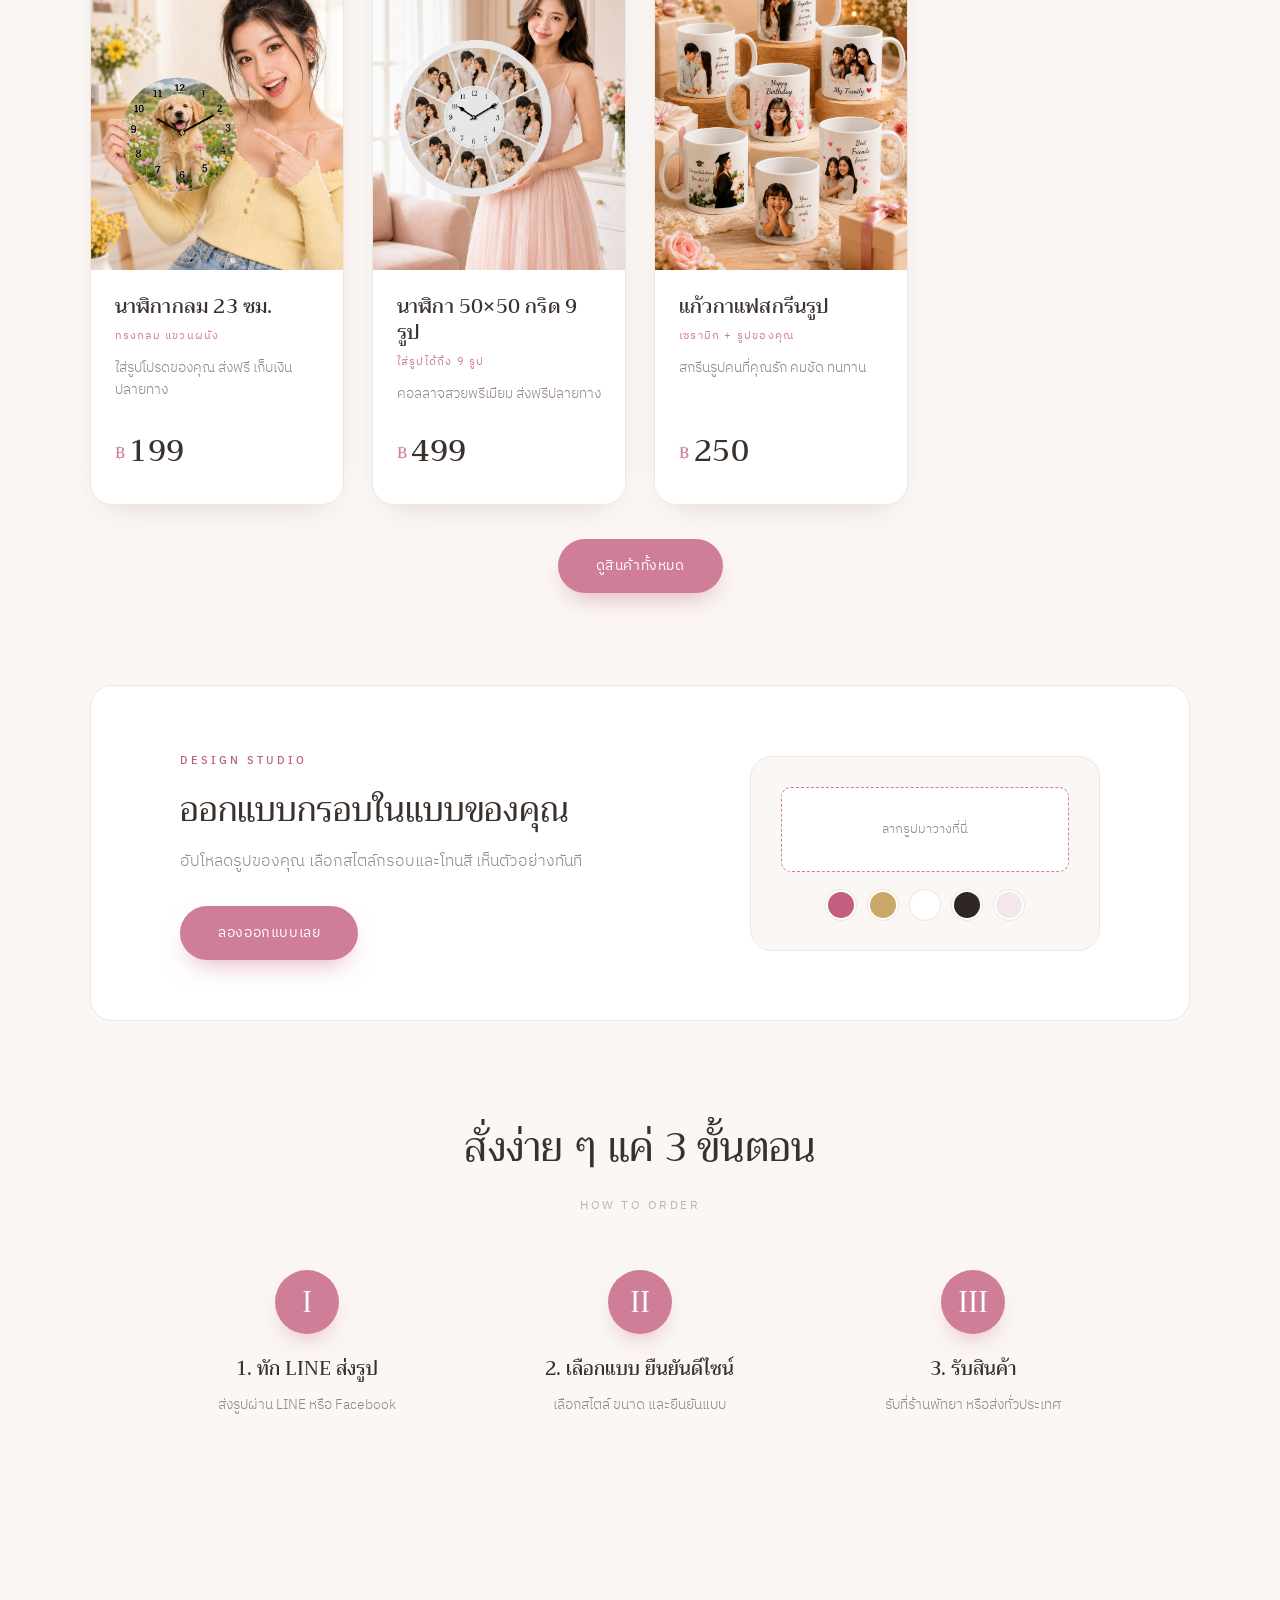
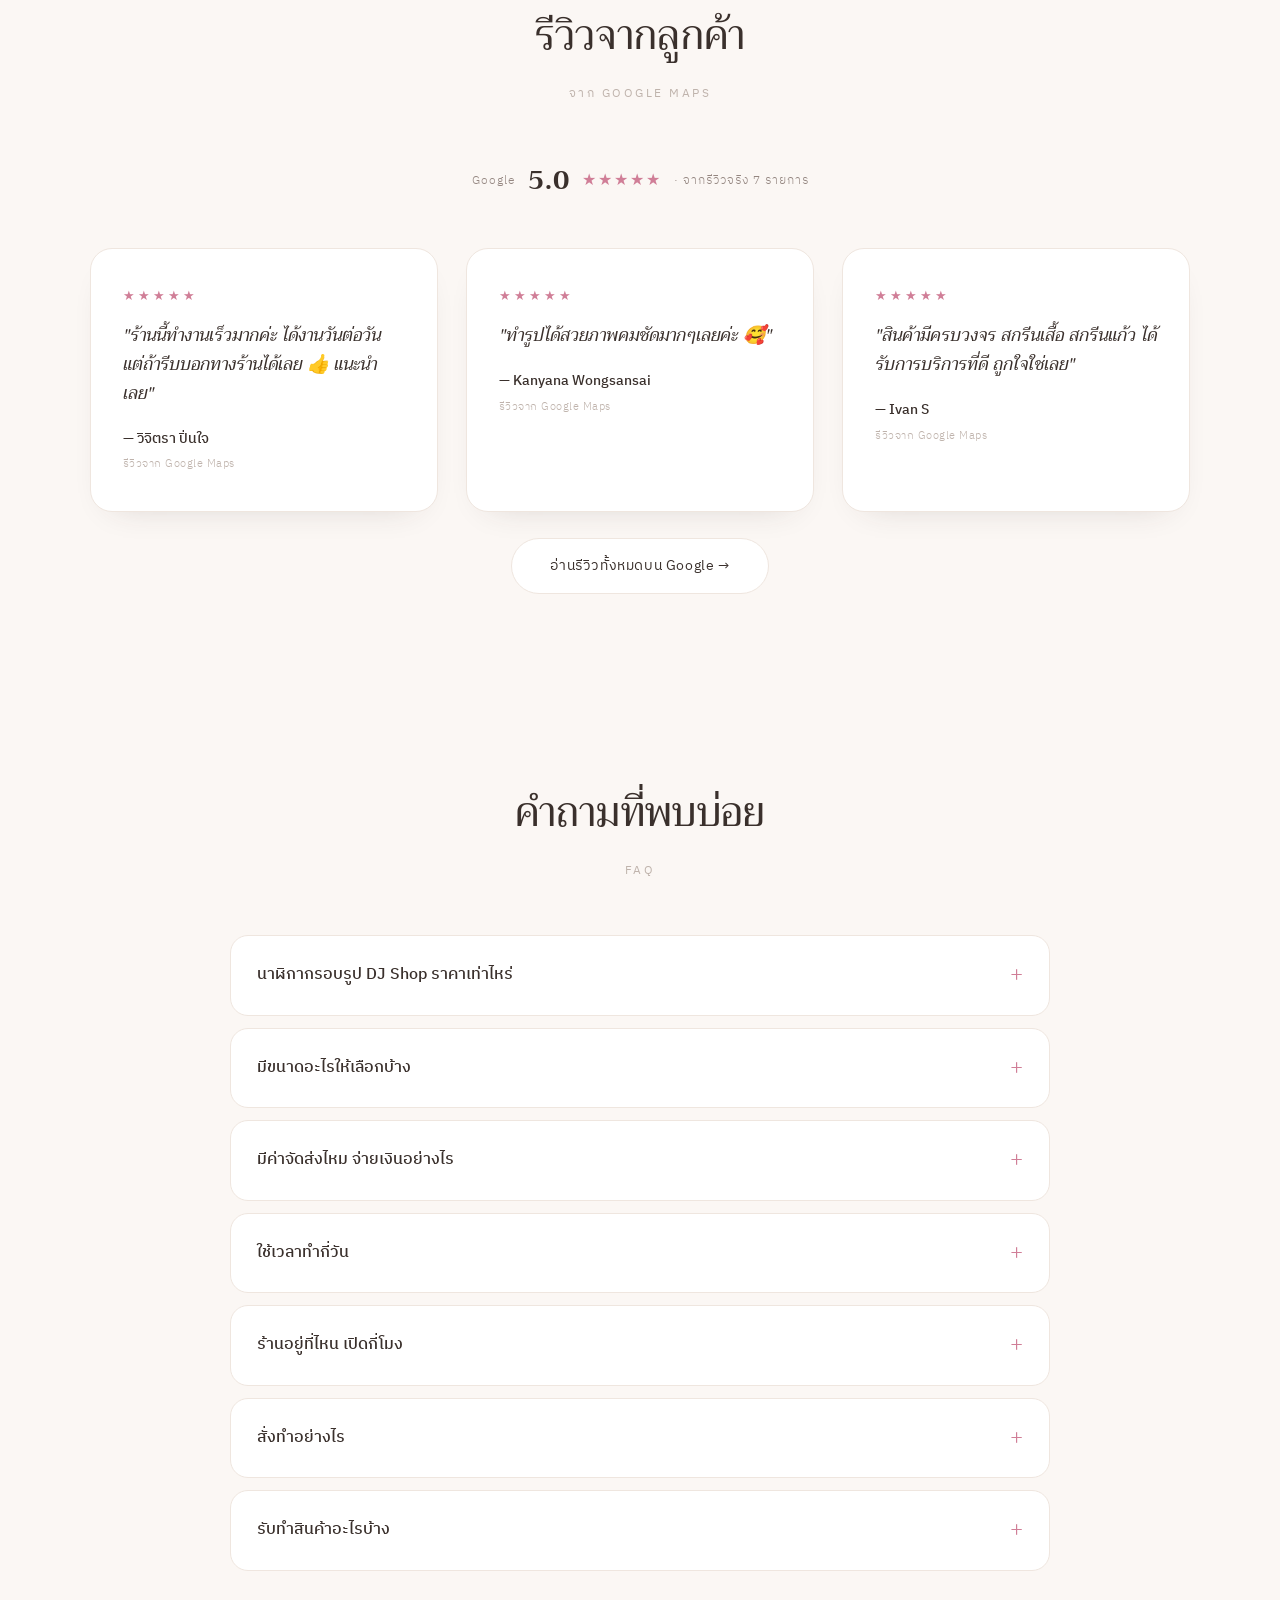
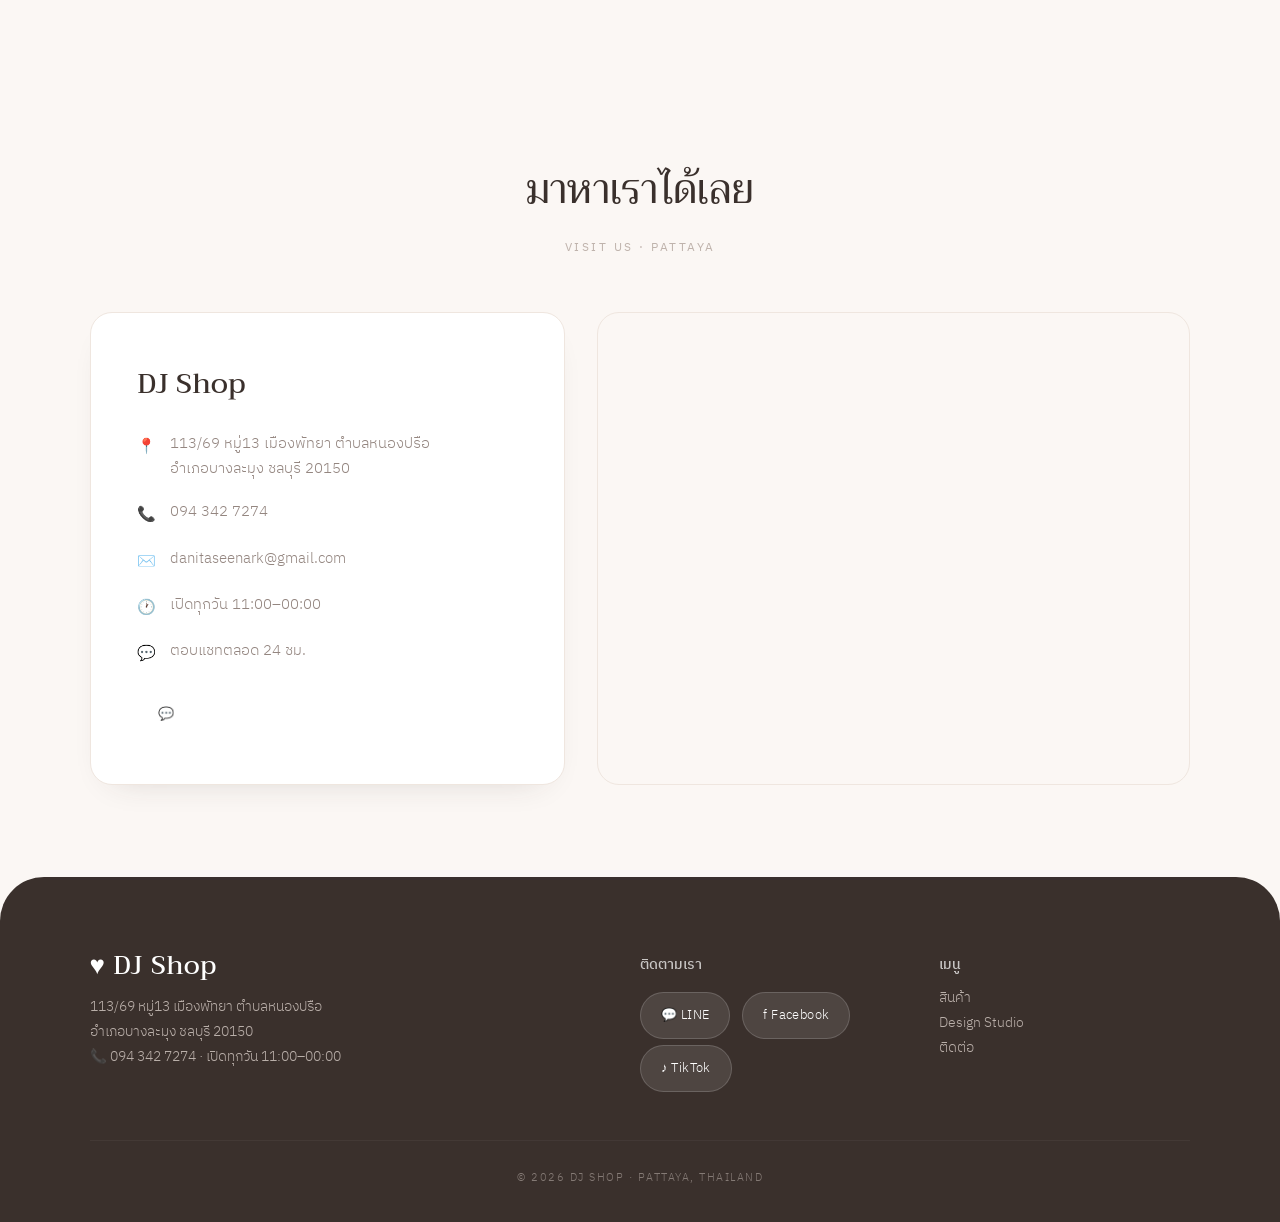
==== commit 0c63d708: "Fix quiz script name collision Rename the quiz translation helper to avoid conflicting with order.js" ====
--- a/index.html
+++ b/index.html
@@ -245,7 +245,7 @@
   {k:"mug250",   p:250, img:"img/mug250-1.jpg", cat:"mugs",   photos:["one","many"], tier:"low"},
   {k:"mug799",   p:799, img:"img/mug799-1.jpg", cat:"mugs",   photos:["one","many"], tier:"high"}
 ];
-const T = k => (typeof I18N!=="undefined" && I18N[window.DJLANG||"th"] && I18N[window.DJLANG||"th"][k]) || k;
+const qT = k => (typeof I18N!=="undefined" && I18N[window.DJLANG||"th"] && I18N[window.DJLANG||"th"][k]) || k;
 
 const qbody=document.getElementById("qbody"), qbar=document.getElementById("qbar");
 let qState={};
@@ -261,35 +261,35 @@
   qbody.innerHTML=`<div class="q-title">${title}</div><div class="q-hint">${hint||""}</div>`;
   const box=document.createElement("div"); box.className="q-opts";
   opts.forEach(o=>box.appendChild(o)); qbody.appendChild(box);
-  if(back){const b=document.createElement("button");b.type="button";b.className="q-back";b.textContent="← "+T("quiz.back");b.onclick=back;qbody.appendChild(b);}
+  if(back){const b=document.createElement("button");b.type="button";b.className="q-back";b.textContent="← "+qT("quiz.back");b.onclick=back;qbody.appendChild(b);}
   qbody.scrollIntoView({block:"nearest",behavior:"smooth"});
 }
 
 /* Шаг 1 — что делаем */
 function qStep1(){
   qState={};
-  qRender(T("quiz.q1"), T("quiz.q1h"), [
-    qOpt("🕐", T("quiz.a.clock"), T("quiz.a.clockh"), ()=>{qState.cat="clocks";qStep2();}),
-    qOpt("☕", T("quiz.a.mug"),   T("quiz.a.mugh"),   ()=>{qState.cat="mugs";qResult(QP.filter(x=>x.cat==="mugs"));}),
-    qOpt("👕", T("quiz.a.shirt"), T("quiz.a.shirth"), ()=>qCustom("shirt")),
-    qOpt("🎁", T("quiz.a.all"),   T("quiz.a.allh"),   ()=>qResult(QP.slice()))
+  qRender(qT("quiz.q1"), qT("quiz.q1h"), [
+    qOpt("🕐", qT("quiz.a.clock"), qT("quiz.a.clockh"), ()=>{qState.cat="clocks";qStep2();}),
+    qOpt("☕", qT("quiz.a.mug"),   qT("quiz.a.mugh"),   ()=>{qState.cat="mugs";qResult(QP.filter(x=>x.cat==="mugs"));}),
+    qOpt("👕", qT("quiz.a.shirt"), qT("quiz.a.shirth"), ()=>qCustom("shirt")),
+    qOpt("🎁", qT("quiz.a.all"),   qT("quiz.a.allh"),   ()=>qResult(QP.slice()))
   ], 33, null);
 }
 /* Шаг 2 — сколько фото */
 function qStep2(){
-  qRender(T("quiz.q2"), T("quiz.q2h"), [
-    qOpt("🖼", T("quiz.a.one"),  T("quiz.a.oneh"),  ()=>{qState.photos="one";qStep3();}),
-    qOpt("🧩", T("quiz.a.many"), T("quiz.a.manyh"), ()=>{qState.photos="many";qStep3();}),
-    qOpt("🤔", T("quiz.a.dunno"),"",                ()=>{qState.photos=null;qStep3();})
+  qRender(qT("quiz.q2"), qT("quiz.q2h"), [
+    qOpt("🖼", qT("quiz.a.one"),  qT("quiz.a.oneh"),  ()=>{qState.photos="one";qStep3();}),
+    qOpt("🧩", qT("quiz.a.many"), qT("quiz.a.manyh"), ()=>{qState.photos="many";qStep3();}),
+    qOpt("🤔", qT("quiz.a.dunno"),"",                ()=>{qState.photos=null;qStep3();})
   ], 66, qStep1);
 }
 /* Шаг 3 — бюджет */
 function qStep3(){
-  qRender(T("quiz.q3"), T("quiz.q3h"), [
-    qOpt("💗", "≤ ฿299",     T("quiz.a.low"),  ()=>qFinish("low")),
-    qOpt("💜", "฿300–599",   T("quiz.a.mid"),  ()=>qFinish("mid")),
-    qOpt("👑", "฿600+",      T("quiz.a.high"), ()=>qFinish("high")),
-    qOpt("👀", T("quiz.a.any"),"",             ()=>qFinish(null))
+  qRender(qT("quiz.q3"), qT("quiz.q3h"), [
+    qOpt("💗", "≤ ฿299",     qT("quiz.a.low"),  ()=>qFinish("low")),
+    qOpt("💜", "฿300–599",   qT("quiz.a.mid"),  ()=>qFinish("mid")),
+    qOpt("👑", "฿600+",      qT("quiz.a.high"), ()=>qFinish("high")),
+    qOpt("👀", qT("quiz.a.any"),"",             ()=>qFinish(null))
   ], 100, qStep2);
 }
 function qFinish(tier){
@@ -303,13 +303,13 @@
 function qCard(x){
   const d=document.createElement("div"); d.className="card"; d.dataset.cat=x.cat;
   const img = x.img
-    ? `<div class="img p34"><img src="${x.img}?v=3" alt="${T(x.k)}" loading="lazy" style="width:100%;height:100%;object-fit:cover"></div>`
+    ? `<div class="img p34"><img src="${x.img}?v=3" alt="${qT(x.k)}" loading="lazy" style="width:100%;height:100%;object-fit:cover"></div>`
     : `<div class="img" style="background:linear-gradient(150deg,#f3c3d2,#d795ab);display:flex;align-items:center;justify-content:center;font-size:40px">🧸</div>`;
   d.innerHTML = img +
-    `<div class="body"><h3 data-i18n="${x.k}">${T(x.k)}</h3>` +
-    `<div class="en" data-i18n="${x.k}s">${T(x.k+"s")}</div>` +
+    `<div class="body"><h3 data-i18n="${x.k}">${qT(x.k)}</h3>` +
+    `<div class="en" data-i18n="${x.k}s">${qT(x.k+"s")}</div>` +
     `<span class="price-lg"><span class="cur">฿</span>${x.p}</span>` +
-    `<a class="btn btn-buy" href="#" data-i18n="btn.buy">${T("btn.buy")}</a></div>`;
+    `<a class="btn btn-buy" href="#" data-i18n="btn.buy">${qT("btn.buy")}</a></div>`;
   const buy=d.querySelector(".btn-buy");
   buy.setAttribute("rel","noopener noreferrer");
   buy.addEventListener("click",e=>{e.preventDefault();
@@ -319,27 +319,27 @@
 }
 function qResult(list){
   qbar.style.width="100%";
-  qbody.innerHTML=`<div class="q-res-head">${T("quiz.res")}</div><div class="q-res-sub">${T("quiz.ressub")}</div>`;
+  qbody.innerHTML=`<div class="q-res-head">${qT("quiz.res")}</div><div class="q-res-sub">${qT("quiz.ressub")}</div>`;
   const g=document.createElement("div"); g.className="q-cards";
   list.forEach(x=>g.appendChild(qCard(x))); qbody.appendChild(g);
   const f=document.createElement("div"); f.className="q-again";
   const again=document.createElement("button");
-  again.type="button"; again.className="btn btn-ghost"; again.textContent=T("quiz.again"); again.onclick=qStep1;
+  again.type="button"; again.className="btn btn-ghost"; again.textContent=qT("quiz.again"); again.onclick=qStep1;
   const all=document.createElement("a");
-  all.className="btn btn-ghost"; all.href="shop.html"; all.textContent=T("quiz.all");
+  all.className="btn btn-ghost"; all.href="shop.html"; all.textContent=qT("quiz.all");
   f.appendChild(again); f.appendChild(all); qbody.appendChild(f);
   qbody.scrollIntoView({block:"nearest",behavior:"smooth"});
 }
 /* Ветка «нет в каталоге» — сразу в LINE */
 function qCustom(kind){
   qbar.style.width="100%";
-  qbody.innerHTML=`<div class="q-res-head">${T("quiz.custom")}</div><div class="q-res-sub">${T("quiz.customsub")}</div>`;
+  qbody.innerHTML=`<div class="q-res-head">${qT("quiz.custom")}</div><div class="q-res-sub">${qT("quiz.customsub")}</div>`;
   const f=document.createElement("div"); f.className="q-again";
   const a=document.createElement("a"); a.className="btn btn-line";
   a.href = (typeof chatUrl==="function") ? chatUrl("") : "#";
-  a.target="_blank"; a.rel="noopener noreferrer"; a.textContent=T("quiz.ask");
+  a.target="_blank"; a.rel="noopener noreferrer"; a.textContent=qT("quiz.ask");
   const back=document.createElement("button");
-  back.type="button"; back.className="btn btn-ghost"; back.textContent=T("quiz.again"); back.onclick=qStep1;
+  back.type="button"; back.className="btn btn-ghost"; back.textContent=qT("quiz.again"); back.onclick=qStep1;
   f.appendChild(a); f.appendChild(back); qbody.appendChild(f);
 }
 qStep1();
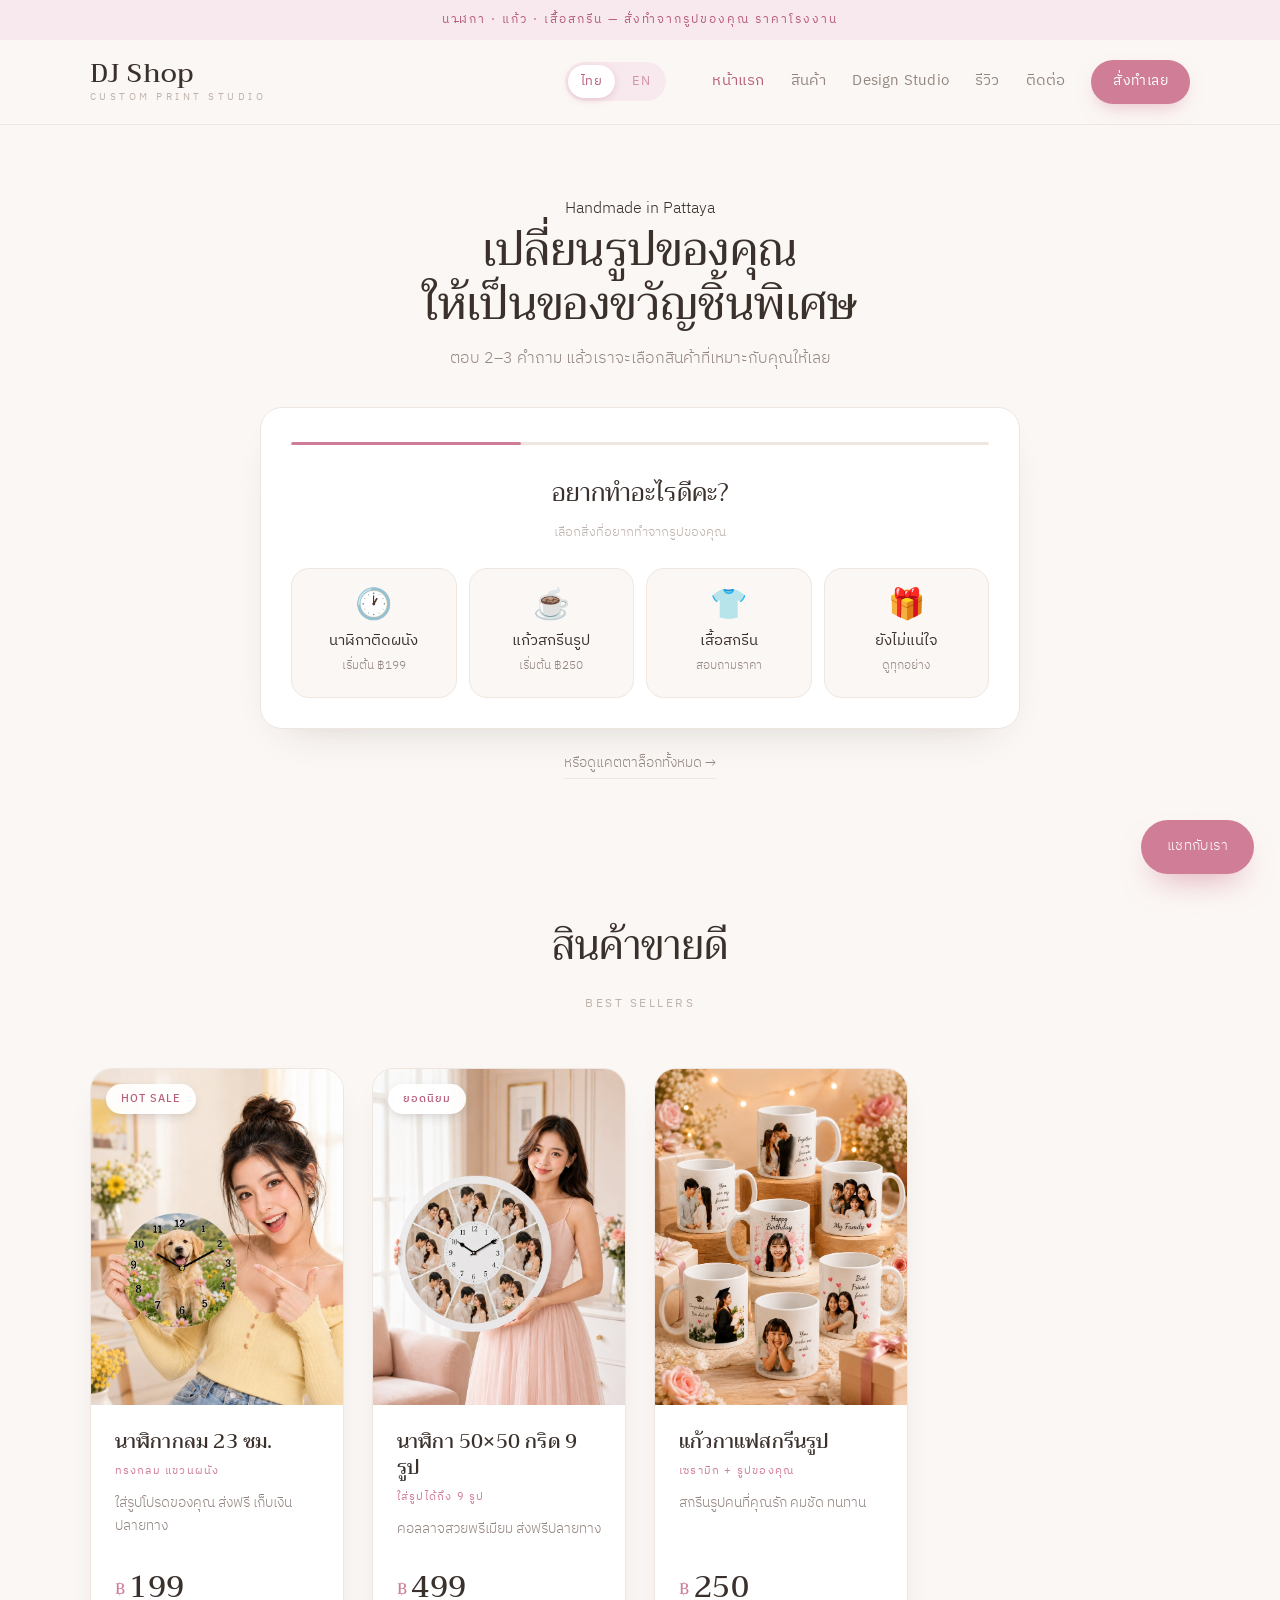
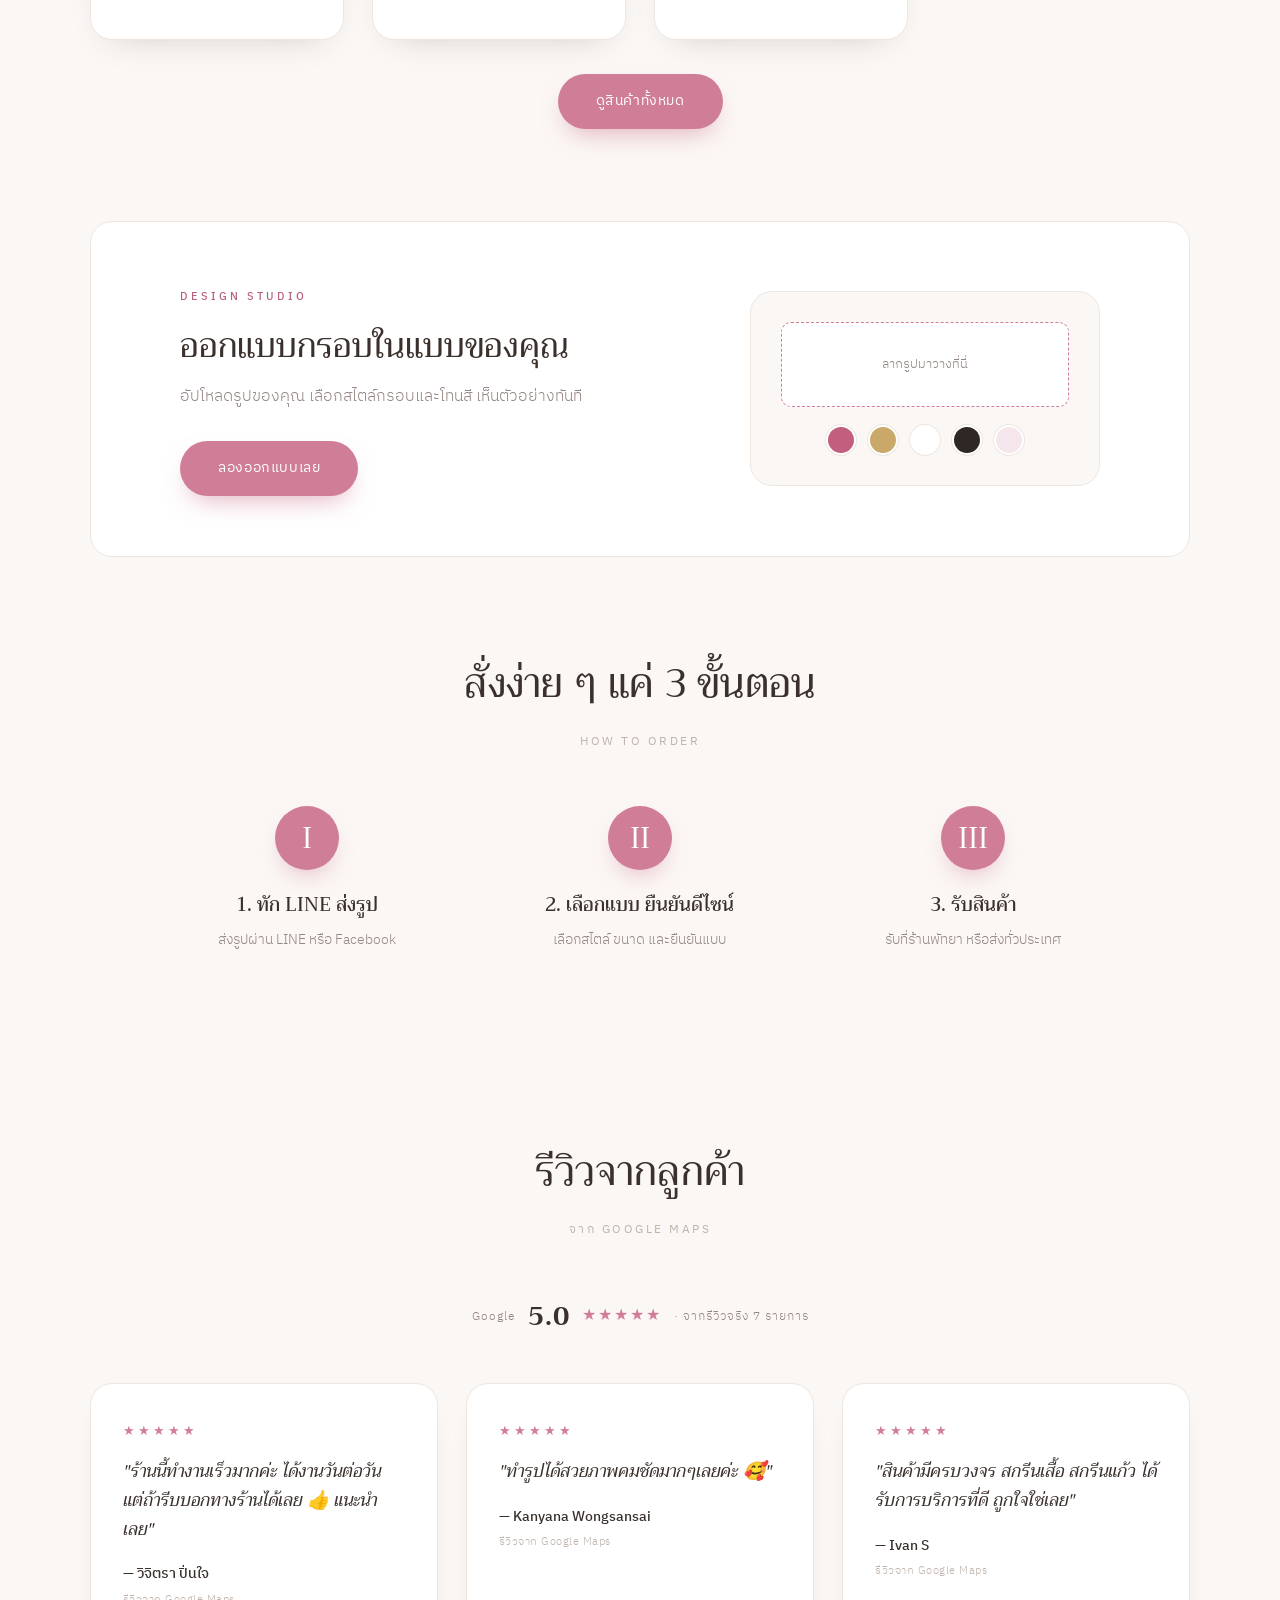
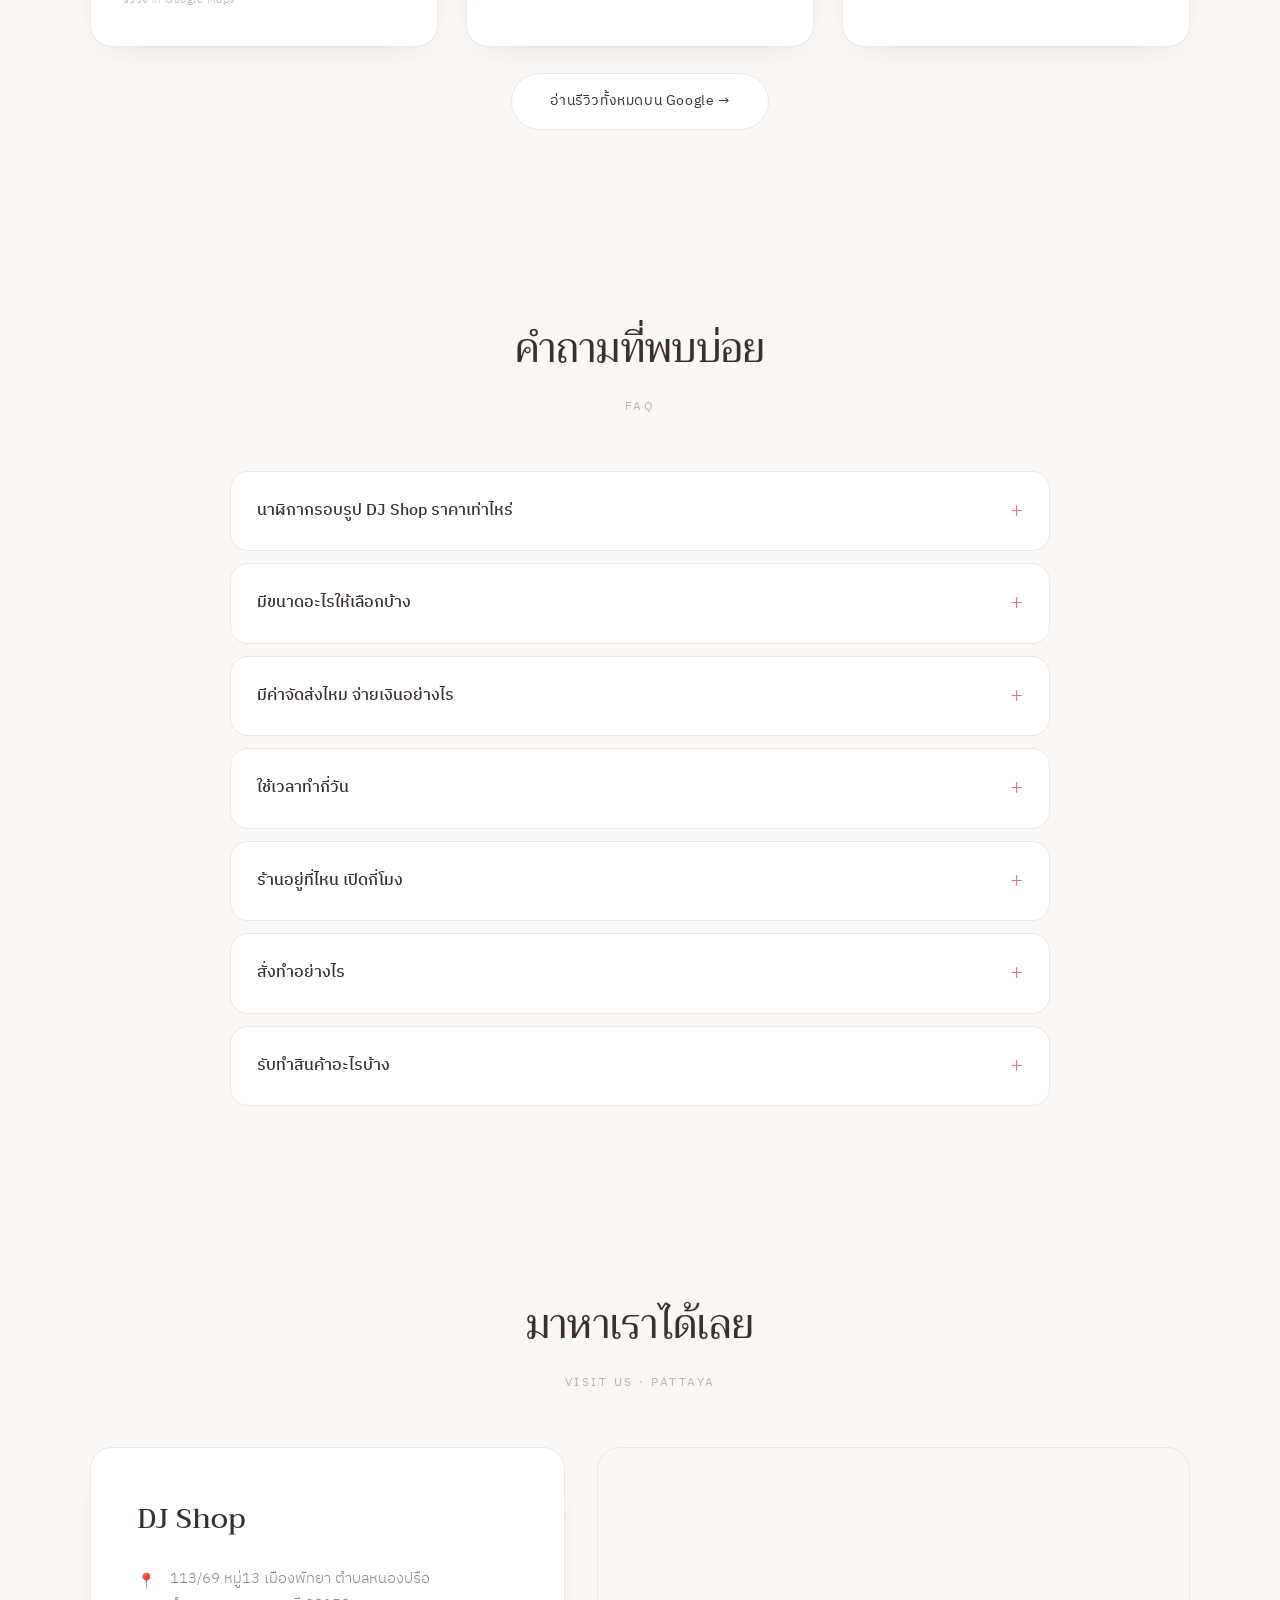
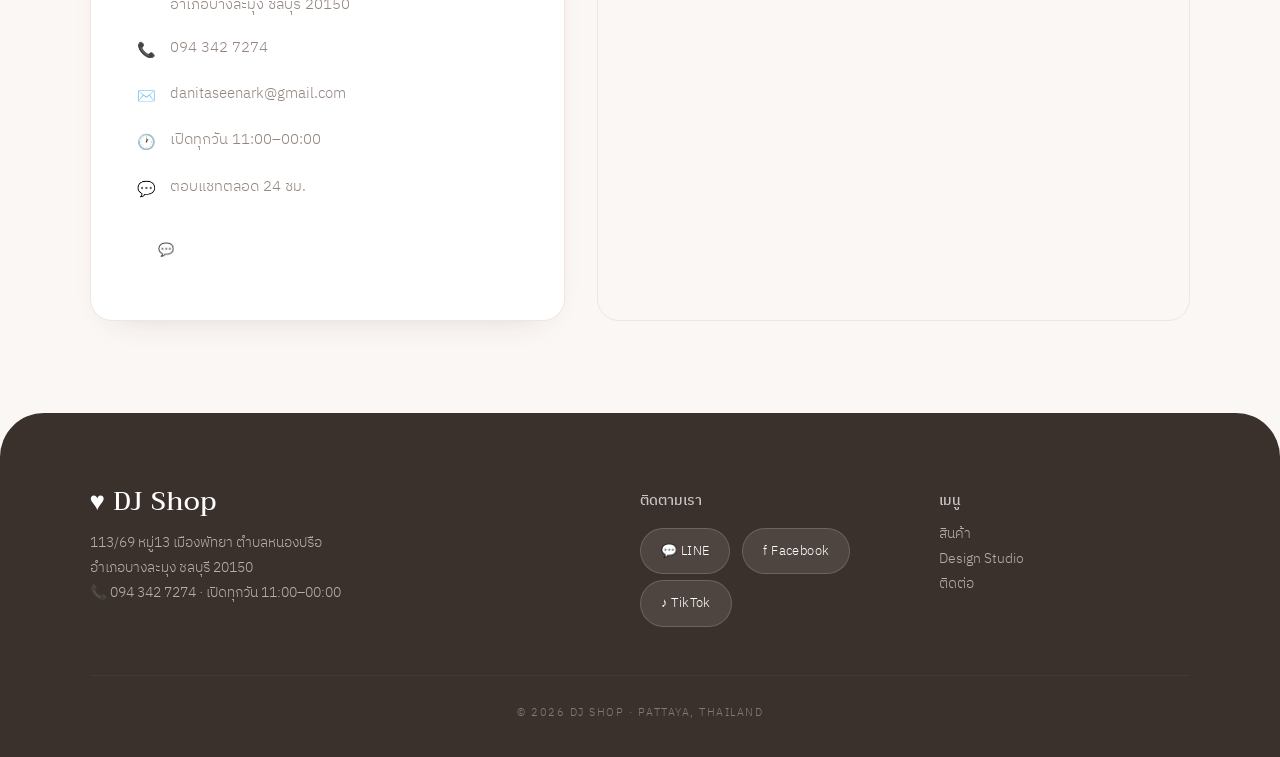
==== commit 6c543564: "Add tees and LINE-green order actions Remove the redundant category tiles below the quiz, add a t-sh" ====
--- a/index.html
+++ b/index.html
@@ -19,7 +19,7 @@
 <meta name="twitter:card" content="summary_large_image">
 <meta name="theme-color" content="#D07E97">
 <link href="https://fonts.googleapis.com/css2?family=Trirong:ital,wght@0,300;0,400;0,500;0,600;1,400&family=IBM+Plex+Sans+Thai:wght@300;400;500;600&display=swap" rel="stylesheet">
-<link rel="stylesheet" href="style.css?v=12">
+<link rel="stylesheet" href="style.css?v=13">
 <style>
 .hero{text-align:center;padding:110px 7% 70px;position:relative;overflow:hidden}
 .hero .hand-tag{display:inline-block;color:var(--rose-deep);font-size:11px;letter-spacing:4px;text-transform:uppercase;margin-bottom:30px;font-weight:500;position:relative;padding-bottom:14px}
@@ -28,11 +28,6 @@
 .hero p{max-width:480px;margin:26px auto 40px;color:var(--muted);font-size:16px;font-weight:300;line-height:1.8}
 .hero .btn{margin:0 6px}
 .deco{display:none}
-.polas{display:grid;grid-template-columns:repeat(2,minmax(0,300px));gap:26px;padding:10px 7% 20px;justify-content:center;margin:0 auto}
-.pola{background:var(--surface);border:1px solid var(--line);border-radius:20px;transition:transform .4s cubic-bezier(.2,.7,.3,1),box-shadow .4s;text-decoration:none;color:var(--ink);overflow:hidden;box-shadow:0 14px 34px -22px rgba(58,48,44,.28)}
-.pola:hover{transform:translateY(-8px);box-shadow:0 30px 54px -28px rgba(58,48,44,.4)}
-.pola .ph{aspect-ratio:4/5;display:flex;align-items:center;justify-content:center;font-size:44px;background:var(--rose-soft)}
-.pola .cap{font-family:'Trirong',serif;text-align:center;padding:16px 8px;font-size:16px;color:var(--ink)}
 .banner{margin:0 7%;background:var(--surface);border:1px solid var(--line);border-radius:var(--radius);padding:60px 7%;display:grid;grid-template-columns:1.2fr .8fr;gap:44px;align-items:center}
 .banner .tag{display:inline-block;color:var(--rose-deep);font-size:11px;letter-spacing:3px;text-transform:uppercase;margin-bottom:18px;font-weight:500}
 .banner h2{font-family:'Trirong',serif;font-size:34px;color:var(--ink);margin-bottom:16px;font-weight:400;line-height:1.25}
@@ -41,7 +36,7 @@
 .mock .up{border:1px dashed var(--rose);border-radius:10px;padding:30px;color:var(--muted);font-size:13px;background:var(--surface);font-weight:300}
 .mock .row{display:flex;gap:12px;justify-content:center;margin-top:18px}
 .mock .sw{width:30px;height:30px;border-radius:50%;border:2px solid #fff;box-shadow:0 0 0 1px var(--line)}
-@media(max-width:900px){.banner{grid-template-columns:1fr}.hero h1{font-size:40px}.hero{padding:64px 7% 44px}.polas{grid-template-columns:1fr 1fr}}
+@media(max-width:900px){.banner{grid-template-columns:1fr}.hero h1{font-size:40px}.hero{padding:64px 7% 44px}}
 </style>
 <script type="application/ld+json">
 {"@context":"https://schema.org","@type":"LocalBusiness","name":"DJ Shop — Custom Print Studio",
@@ -88,11 +83,6 @@
 
   <a class="quiz-skip" href="shop.html" data-i18n="quiz.skip">หรือดูแคตตาล็อกทั้งหมด →</a>
 </section>
-<div class="polas">
-  <a class="pola" href="shop.html#clocks"><div class="ph">🕐</div><div class="cap" data-i18n="pola.clock">นาฬิกากรอบรูป</div></a>
-  <a class="pola" href="shop.html#mugs"><div class="ph">☕</div><div class="cap" data-i18n="pola.mug">แก้วสกรีน</div></a>
-</div>
-
 <section class="section">
   <h2 data-i18n="best.h2">สินค้าขายดี</h2>
   <div class="sub" data-i18n="best.sub">BEST SELLERS</div>
@@ -230,7 +220,7 @@
 
 <a class="chat" href="#" data-i18n="chat">💬 แชทกับเรา</a>
 
-<script src="i18n.js?v=10"></script>
+<script src="i18n.js?v=12"></script>
 <script src="order.js?v=7"></script>
 <script>
 /* ---------- QUIZ: подбор товара ---------- */
--- a/style.css
+++ b/style.css
@@ -72,15 +72,22 @@
 .card p{font-size:13.5px;color:var(--muted);font-weight:300;line-height:1.65;flex:1}
 /* price + buy block */
 .price-lg{display:block;font-family:'Trirong',serif;font-size:30px;font-weight:500;color:var(--ink);margin-top:20px;letter-spacing:.5px}
+.price-lg.price-ask{font-family:'IBM Plex Sans Thai',sans-serif;font-size:17px;font-weight:500;color:var(--muted);padding:7px 0 2px}
 .price-lg .cur{font-size:16px;color:var(--rose);margin-right:4px;vertical-align:3px}
 .badge{position:absolute;top:15px;left:15px;background:rgba(255,255,255,.94);backdrop-filter:blur(4px);color:var(--rose-deep);border-radius:var(--radius-pill);padding:6px 15px;font-size:10.5px;font-weight:500;letter-spacing:1px;text-transform:uppercase;box-shadow:0 4px 12px -4px rgba(58,48,44,.25)}
 .gdots{position:absolute;bottom:14px;left:0;right:0;display:flex;gap:6px;justify-content:center;z-index:2}
 .gdots span{width:7px;height:7px;border-radius:50%;background:rgba(255,255,255,.6);cursor:pointer;transition:.2s}
 .gdots span.on{background:#fff;width:20px;border-radius:4px}
 
-/* Buy button — soft filled pill */
-.btn-buy{display:block;margin:14px 0 0;background:var(--rose);color:#fff;border:none;border-radius:var(--radius-pill);padding:14px;text-align:center;font-weight:400;font-size:13.5px;letter-spacing:.5px;transition:.3s;box-shadow:0 10px 22px -12px rgba(208,126,151,.7)}
-.btn-buy:hover{background:var(--rose-deep);transform:translateY(-2px);box-shadow:0 14px 28px -12px rgba(185,95,124,.75)}
+/* Buy button — LINE-branded action */
+.btn-buy{display:block;margin:14px 0 0;background:var(--line-green);color:#fff;border:none;border-radius:var(--radius-pill);padding:14px;text-align:center;font-weight:500;font-size:13.5px;letter-spacing:.5px;transition:.3s;box-shadow:0 10px 24px -11px rgba(6,199,85,.72)}
+.btn-buy:hover{background:#05B94F;transform:translateY(-2px);box-shadow:0 15px 30px -12px rgba(6,199,85,.82)}
+
+/* T-shirt placeholder — honest until real product photography arrives */
+.tee-art{background:linear-gradient(145deg,#ECFFF4 0%,#DDF8E8 52%,#F9FFFB 100%)!important;isolation:isolate}
+.tee-art::before{content:"";position:absolute;width:68%;aspect-ratio:1;border-radius:50%;background:rgba(255,255,255,.78);box-shadow:0 24px 48px -28px rgba(6,199,85,.55)}
+.tee-art::after{content:"CUSTOM\A PRINT";white-space:pre;position:absolute;z-index:2;text-align:center;font-size:10px;line-height:1.25;letter-spacing:2px;font-weight:600;color:#fff;transform:translateY(7px) rotate(-4deg)}
+.tee-art .tee-icon{position:relative;z-index:1;font-size:82px;line-height:1;transform:rotate(-4deg);filter:drop-shadow(0 18px 14px rgba(28,91,56,.16))}
 
 /* ---------- Steps ---------- */
 .steps{display:flex;justify-content:space-between;gap:40px;max-width:960px;margin:0 auto}
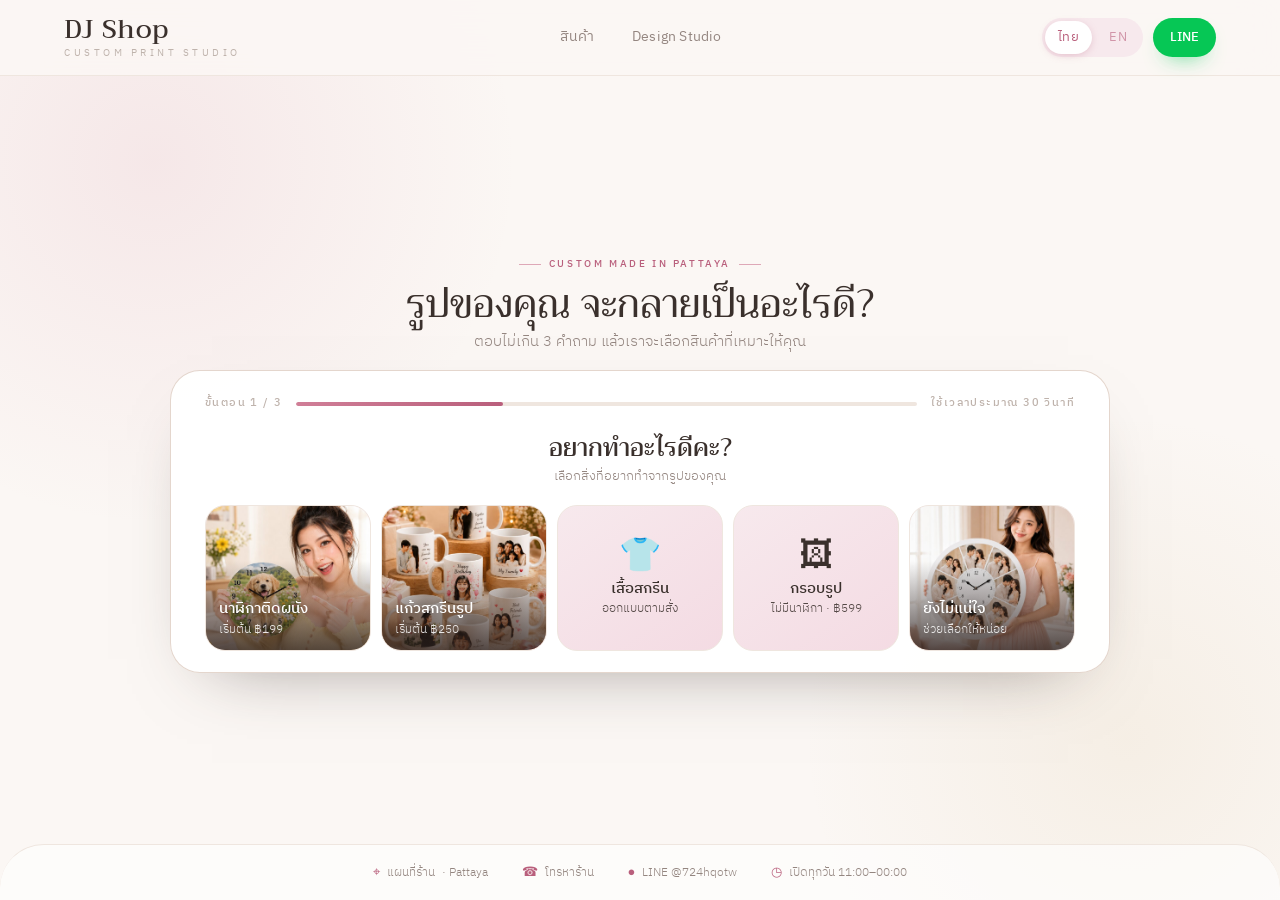
==== commit 3ef12313: "Launch quiz-first homepage and expand catalog" ====
--- a/index.html
+++ b/index.html
@@ -1,17 +1,17 @@
 <!DOCTYPE html>
-<html lang="th">
+<html lang="th" class="home-html">
 <head>
 <meta charset="UTF-8">
 <meta name="viewport" content="width=device-width, initial-scale=1.0">
-<title>DJ Shop — นาฬิกาสั่งทำ แก้วสกรีนรูป เสื้อสกรีน ราคาโรงงาน | พัทยา</title>
-<meta name="description" content="รับสกรีนและสั่งทำจากรูปของคุณ: นาฬิกาติดผนังเริ่มต้น ฿199 แก้วสกรีนรูป ฿250 เสื้อสกรีน สติกเกอร์ ป้ายไวนิล ราคาโรงงาน ส่งฟรีทั่วไทย เก็บเงินปลายทาง ร้านอยู่พัทยา">
+<title>DJ Shop — ของขวัญสั่งทำจากรูปของคุณ | พัทยา</title>
+<meta name="description" content="ตอบ 3 คำถาม แล้ว DJ Shop พัทยาจะช่วยเลือกนาฬิกา กรอบรูป แก้ว หรือเสื้อสกรีนที่เหมาะกับรูป งบประมาณ และโอกาสของคุณ">
 <link rel="canonical" href="https://pattayacustomprint.com/">
 <link rel="icon" href="favicon.svg" type="image/svg+xml">
 <meta property="og:type" content="website">
 <meta property="og:site_name" content="DJ Shop">
 <meta property="og:locale" content="th_TH">
-<meta property="og:title" content="DJ Shop — นาฬิกาสั่งทำ แก้วสกรีนรูป เสื้อสกรีน ราคาโรงงาน | พัทยา">
-<meta property="og:description" content="รับสกรีนและสั่งทำจากรูปของคุณ: นาฬิกาติดผนังเริ่มต้น ฿199 แก้วสกรีนรูป ฿250 เสื้อสกรีน สติกเกอร์ ป้ายไวนิล ราคาโรงงาน ส่งฟรีทั่วไทย เก็บเงินปลายทาง ร้านอยู่พัทยา">
+<meta property="og:title" content="DJ Shop — ของขวัญสั่งทำจากรูปของคุณ | พัทยา">
+<meta property="og:description" content="ตอบ 3 คำถาม แล้วเราจะช่วยเลือกสินค้าสั่งทำที่เหมาะกับคุณ">
 <meta property="og:url" content="https://pattayacustomprint.com/">
 <meta property="og:image" content="https://pattayacustomprint.com/og-image.jpg">
 <meta property="og:image:width" content="1200">
@@ -19,29 +19,12 @@
 <meta name="twitter:card" content="summary_large_image">
 <meta name="theme-color" content="#D07E97">
 <link href="https://fonts.googleapis.com/css2?family=Trirong:ital,wght@0,300;0,400;0,500;0,600;1,400&family=IBM+Plex+Sans+Thai:wght@300;400;500;600&display=swap" rel="stylesheet">
-<link rel="stylesheet" href="style.css?v=13">
-<style>
-.hero{text-align:center;padding:110px 7% 70px;position:relative;overflow:hidden}
-.hero .hand-tag{display:inline-block;color:var(--rose-deep);font-size:11px;letter-spacing:4px;text-transform:uppercase;margin-bottom:30px;font-weight:500;position:relative;padding-bottom:14px}
-.hero .hand-tag::after{content:"";position:absolute;left:50%;bottom:0;transform:translateX(-50%);width:34px;height:1px;background:var(--rose)}
-.hero h1{font-size:64px;font-family:'Trirong',serif;font-weight:400;color:var(--ink);line-height:1.16;letter-spacing:.5px}
-.hero p{max-width:480px;margin:26px auto 40px;color:var(--muted);font-size:16px;font-weight:300;line-height:1.8}
-.hero .btn{margin:0 6px}
-.deco{display:none}
-.banner{margin:0 7%;background:var(--surface);border:1px solid var(--line);border-radius:var(--radius);padding:60px 7%;display:grid;grid-template-columns:1.2fr .8fr;gap:44px;align-items:center}
-.banner .tag{display:inline-block;color:var(--rose-deep);font-size:11px;letter-spacing:3px;text-transform:uppercase;margin-bottom:18px;font-weight:500}
-.banner h2{font-family:'Trirong',serif;font-size:34px;color:var(--ink);margin-bottom:16px;font-weight:400;line-height:1.25}
-.banner p{color:var(--muted);margin-bottom:30px;font-weight:300}
-.mock{background:var(--bg);border:1px solid var(--line);border-radius:var(--radius);padding:30px;text-align:center}
-.mock .up{border:1px dashed var(--rose);border-radius:10px;padding:30px;color:var(--muted);font-size:13px;background:var(--surface);font-weight:300}
-.mock .row{display:flex;gap:12px;justify-content:center;margin-top:18px}
-.mock .sw{width:30px;height:30px;border-radius:50%;border:2px solid #fff;box-shadow:0 0 0 1px var(--line)}
-@media(max-width:900px){.banner{grid-template-columns:1fr}.hero h1{font-size:40px}.hero{padding:64px 7% 44px}}
-</style>
+<link rel="stylesheet" href="style.css?v=14">
+<link rel="stylesheet" href="home.css?v=4">
 <script type="application/ld+json">
 {"@context":"https://schema.org","@type":"LocalBusiness","name":"DJ Shop — Custom Print Studio",
 "image":"https://pattayacustomprint.com/og-image.jpg","url":"https://pattayacustomprint.com",
-"telephone":"+66943427274","priceRange":"฿199–฿799",
+"telephone":"+66943427274","priceRange":"฿199–฿999",
 "address":{"@type":"PostalAddress","streetAddress":"113/69 หมู่13 ตำบลหนองปรือ อำเภอบางละมุง","addressLocality":"เมืองพัทยา","addressRegion":"ชลบุรี","postalCode":"20150","addressCountry":"TH"},
 "openingHoursSpecification":[{"@type":"OpeningHoursSpecification","dayOfWeek":["Monday","Tuesday","Wednesday","Thursday","Friday","Saturday","Sunday"],"opens":"11:00","closes":"00:00"}],
 "geo":{"@type":"GeoCoordinates","latitude":12.9260197,"longitude":100.9023855},
@@ -49,292 +32,56 @@
 "aggregateRating":{"@type":"AggregateRating","ratingValue":"5.0","reviewCount":"7","bestRating":"5"},
 "sameAs":["https://www.facebook.com/share/19SeNPXHiD/","https://www.tiktok.com/@gotolove65","https://maps.app.goo.gl/R4jmNiULjhfNRjvr6"]}
 </script>
-<script type="application/ld+json">
-{"@context":"https://schema.org","@type":"FAQPage","mainEntity":[{"@type":"Question","name":"นาฬิกากรอบรูป DJ Shop ราคาเท่าไหร่","acceptedAnswer":{"@type":"Answer","text":"นาฬิกาติดผนังใส่รูปของคุณ เริ่มต้น 199 บาท: นาฬิกากลม 23 ซม. 199 บาท, นาฬิกากรอบรูป 20×60 199 บาท, นาฬิกากลม 40×40 299 บาท, นาฬิกา 30×30 หูหมี 299 บาท, นาฬิกาหูหมี 40×40 399 บาท, นาฬิกา 50×50 กริด 9 รูป 499 บาท, นาฬิกา 60×60 ใหญ่พิเศษ 799 บาท ส่วนแก้วสกรีนรูปเริ่มต้น 250 บาท และแก้วเก็บความเย็น/ร้อน 799 บาท ทุกชิ้นเป็นราคาโรงงาน"}},{"@type":"Question","name":"มีขนาดอะไรให้เลือกบ้าง","acceptedAnswer":{"@type":"Answer","text":"นาฬิกาติดผนังมีให้เลือกตั้งแต่ทรงกลม 23 ซม. ไปจนถึง 20×60, 30×30, 40×40, 50×50 และ 60×60 ซม. ถ้าต้องการขนาดพิเศษนอกเหนือจากนี้ ทางร้านรับทำตามสั่ง แจ้งขนาดที่ต้องการเข้ามาในแชท LINE ได้เลย"}},{"@type":"Question","name":"มีค่าจัดส่งไหม จ่ายเงินอย่างไร","acceptedAnswer":{"@type":"Answer","text":"ส่งฟรีทั่วประเทศไทย ไม่มีค่าจัดส่ง และรับชำระเงินแบบเก็บเงินปลายทาง (COD) ได้ หรือจะรับสินค้าเองที่ร้านในพัทยาก็ได้เช่นกัน"}},{"@type":"Question","name":"ใช้เวลาทำกี่วัน","acceptedAnswer":{"@type":"Answer","text":"ระยะเวลาขึ้นอยู่กับแบบและจำนวนที่สั่ง ส่งรูปพร้อมขนาดที่ต้องการเข้ามาในแชท LINE ทางร้านจะยืนยันวันรับของให้ทันที หากมีกำหนดวันที่ต้องใช้ เช่น วันเกิดหรืองานแต่ง แจ้งล่วงหน้าได้ ทางร้านจะจัดคิวให้"}},{"@type":"Question","name":"ร้านอยู่ที่ไหน เปิดกี่โมง","acceptedAnswer":{"@type":"Answer","text":"ร้าน DJ Shop อยู่ที่ 113/69 หมู่ 13 เมืองพัทยา ตำบลหนองปรือ อำเภอบางละมุง จังหวัดชลบุรี 20150 เปิดทุกวัน 11:00–00:00 น. โทร 094 342 7274 และตอบแชท LINE ตลอด 24 ชั่วโมง"}},{"@type":"Question","name":"สั่งทำอย่างไร","acceptedAnswer":{"@type":"Answer","text":"สั่งได้ 3 ขั้นตอน: 1) ส่งรูปที่อยากทำเข้ามาในแชท LINE ของร้าน 2) เลือกสินค้าและขนาดที่ต้องการ 3) ทางร้านยืนยันราคาและวันรับของ นอกจากนี้ยังออกแบบกรอบเองได้ที่หน้า Design Studio บนเว็บไซต์"}},{"@type":"Question","name":"รับทำสินค้าอะไรบ้าง","acceptedAnswer":{"@type":"Answer","text":"DJ Shop พัทยา รับสกรีนและสั่งทำสินค้าจากรูปของคุณ: นาฬิกาติดผนัง แก้วสกรีนรูป เสื้อสกรีน สติกเกอร์ และป้ายไวนิล ทุกชิ้นทำตามสั่ง ราคาโรงงาน"}}]}
-</script>
 </head>
-<body>
+<body class="home-page">
 
-<div class="topbar" data-i18n="topbar">นาฬิกา · แก้ว · เสื้อสกรีน — สั่งทำจากรูปของคุณ ราคาโรงงาน</div>
-
-<header>
-  <a class="logo" href="index.html">DJ Shop<small>Custom Print Studio</small></a>
-  <div class="langsw"><button data-lang="th" class="on">ไทย</button><button data-lang="en">EN</button></div>
-  <button class="burger" onclick="document.getElementById('nav').classList.toggle('open')">☰</button>
-  <nav id="nav">
-    <a href="index.html" class="active" data-i18n="nav.home">หน้าแรก</a>
+<header class="home-header">
+  <a class="logo" href="index.html" aria-label="DJ Shop home">DJ Shop<small>Custom Print Studio</small></a>
+  <nav class="home-nav" aria-label="Main navigation">
     <a href="shop.html" data-i18n="nav.shop">สินค้า</a>
     <a href="studio.html" data-i18n="nav.studio">Design Studio</a>
-    <a href="index.html#reviews" data-i18n="nav.reviews">รีวิว</a>
-    <a href="index.html#contact" data-i18n="nav.contact">ติดต่อ</a>
-    <a class="cta" href="shop.html" data-i18n="nav.order">สั่งทำเลย</a>
   </nav>
+  <div class="home-actions">
+    <div class="langsw" aria-label="Language">
+      <button type="button" data-lang="th" class="on">ไทย</button>
+      <button type="button" data-lang="en">EN</button>
+    </div>
+    <a class="home-line" href="https://line.me/R/ti/p/@724hqotw" target="_blank" rel="noopener noreferrer">LINE</a>
+  </div>
 </header>
 
-<section class="hero-quiz">
-  <div class="hand-tag" data-i18n="hero.tag">Handmade in Pattaya</div>
-  <h1 data-i18n="hero.h1">เปลี่ยนรูปของคุณ<br>ให้เป็นของขวัญชิ้นพิเศษ</h1>
-  <p class="lead" data-i18n="quiz.lead">ตอบ 2–3 คำถาม แล้วเราจะเลือกสินค้าที่เหมาะกับคุณให้เลย</p>
+<main class="home-main">
+  <div class="home-stage">
+    <section class="home-intro" aria-labelledby="home-title">
+      <div class="home-tag" data-home-i18n="home.tag">Custom made in Pattaya</div>
+      <h1 id="home-title" data-home-i18n="home.h1">รูปของคุณ จะกลายเป็นอะไรดี?</h1>
+      <p data-home-i18n="home.lead">ตอบ 3 คำถามสั้น ๆ แล้วเราจะเลือกสินค้าที่เหมาะให้คุณ</p>
+    </section>
+    <section class="home-quiz" id="quiz" aria-label="Product finder">
+      <div class="home-quiz-meta">
+        <span class="home-step" id="qstep" data-step="1">ขั้นตอน 1 / 3</span>
+        <span class="home-progress" aria-hidden="true"><i id="qbar" style="width:33.333%"></i></span>
+        <span class="home-time" data-home-i18n="home.time">ใช้เวลาประมาณ 30 วินาที</span>
+      </div>
+      <div class="home-qbody" id="qbody" aria-live="polite"></div>
+      <noscript>
+        <p>JavaScript is required for the product finder. <a href="shop.html">View the catalog</a> or <a href="https://line.me/R/ti/p/@724hqotw">contact us on LINE</a>.</p>
+      </noscript>
+    </section>
+  </div>
+</main>
 
-  <div class="quiz" id="quiz">
-    <div class="q-bar"><i id="qbar" style="width:33%"></i></div>
-    <div id="qbody"></div>
-  </div>
-
-  <a class="quiz-skip" href="shop.html" data-i18n="quiz.skip">หรือดูแคตตาล็อกทั้งหมด →</a>
-</section>
-<section class="section">
-  <h2 data-i18n="best.h2">สินค้าขายดี</h2>
-  <div class="sub" data-i18n="best.sub">BEST SELLERS</div>
-  <div class="cards">
-    <a class="card" href="shop.html#clocks"><div class="img p34"><img src="img/round-1.jpg?v=3" alt="Round clock 23 cm" loading="lazy" style="width:100%;height:100%;object-fit:cover"><span class="badge" data-i18n="badge.sale">HOT SALE 🔥</span></div><div class="body"><h3 data-i18n="clround">นาฬิกากลม 23 ซม.</h3><div class="en" data-i18n="clrounds">ทรงกลม แขวนผนัง</div><p data-i18n="clroundd">ใส่รูปโปรดของคุณ ส่งฟรี เก็บเงินปลายทาง</p><span class="price-lg"><span class="cur">฿</span>199</span></div></a>
-    <a class="card" href="shop.html#clocks"><div class="img p34"><img src="img/c5050-1.jpg?v=3" alt="Clock 50x50 9-photo grid" loading="lazy" style="width:100%;height:100%;object-fit:cover"><span class="badge" data-i18n="badge.gift">ของขวัญยอดฮิต</span></div><div class="body"><h3 data-i18n="cl50">นาฬิกา 50×50 กริด 9 รูป</h3><div class="en" data-i18n="cl50s">ใส่รูปได้ถึง 9 รูป</div><p data-i18n="cl50d">คอลลาจสวยพรีเมียม ส่งฟรีปลายทาง</p><span class="price-lg"><span class="cur">฿</span>499</span></div></a>
-    <a class="card" href="shop.html#mugs"><div class="img p34"><img src="img/mug250-1.jpg?v=3" alt="Photo mug" loading="lazy" style="width:100%;height:100%;object-fit:cover"></div><div class="body"><h3 data-i18n="mug250">แก้วกาแฟสกรีนรูป</h3><div class="en" data-i18n="mug250s">เซรามิก + รูปของคุณ</div><p data-i18n="mug250d">สกรีนรูปคนที่คุณรัก คมชัด ทนทาน</p><span class="price-lg"><span class="cur">฿</span>250</span></div></a>
-  </div>
-  <div style="text-align:center;margin-top:34px"><a class="btn btn-primary" href="shop.html" data-i18n="best.all">ดูสินค้าทั้งหมด</a></div>
-</section>
-
-<section class="banner">
-  <div>
-    <span class="tag" data-i18n="banner.tag">✨ ใหม่! Design Studio</span>
-    <h2 data-i18n="banner.h2">ออกแบบกรอบในแบบของคุณ</h2>
-    <p data-i18n="banner.p">อัปโหลดรูปของคุณ เลือกสไตล์กรอบและโทนสี เห็นตัวอย่างทันที</p>
-    <a class="btn btn-primary" href="studio.html" data-i18n="banner.btn">ลองออกแบบเลย</a>
-  </div>
-  <div class="mock">
-    <div class="up" data-i18n="banner.drop">📤 ลากรูปมาวางที่นี่</div>
-    <div class="row">
-      <div class="sw" style="background:#C25E7E"></div>
-      <div class="sw" style="background:#C9A86A"></div>
-      <div class="sw" style="background:#FFFFFF"></div>
-      <div class="sw" style="background:#2E2724"></div>
-      <div class="sw" style="background:#F4E6EA"></div>
-    </div>
-  </div>
-</section>
-
-<section class="section">
-  <h2 data-i18n="steps.h2">สั่งง่าย ๆ แค่ 3 ขั้นตอน</h2>
-  <div class="sub" data-i18n="steps.sub">HOW TO ORDER</div>
-  <div class="steps">
-    <div class="step"><div class="ic">I</div><h4 data-i18n="step.1">1. ทัก LINE ส่งรูป</h4><p data-i18n="step.1d">ส่งรูปผ่าน LINE หรือ Facebook</p></div>
-    <div class="step"><div class="ic">II</div><h4 data-i18n="step.2">2. เลือกแบบ ยืนยันดีไซน์</h4><p data-i18n="step.2d">เลือกสไตล์ ขนาด และยืนยันแบบ</p></div>
-    <div class="step"><div class="ic">III</div><h4 data-i18n="step.3">3. รับสินค้า</h4><p data-i18n="step.3d">รับที่ร้านพัทยา หรือส่งทั่วประเทศ</p></div>
-  </div>
-</section>
-
-<section class="section" id="reviews">
-  <h2 data-i18n="rev.h2">รีวิวจากลูกค้า</h2>
-  <div class="sub" data-i18n="rev.sub">จาก Google Maps</div>
-  <div class="gbadge"><span>Google</span><b>5.0</b><span class="stars">★★★★★</span><span data-i18n="rev.count">· จากรีวิวจริง 7 รายการ</span></div>
-  <div class="reviews">
-    <div class="rev"><div class="stars">★★★★★</div><p>"ร้านนี้ทำงานเร็วมากค่ะ ได้งานวันต่อวัน แต่ถ้ารีบบอกทางร้านได้เลย 👍 แนะนำเลย"</p><div class="who">— วิจิตรา ปิ่นใจ</div><div class="src" data-i18n="rev.src">รีวิวจาก Google Maps</div></div>
-    <div class="rev"><div class="stars">★★★★★</div><p>"ทำรูปได้สวยภาพคมชัดมากๆเลยค่ะ 🥰"</p><div class="who">— Kanyana Wongsansai</div><div class="src" data-i18n="rev.src">รีวิวจาก Google Maps</div></div>
-    <div class="rev"><div class="stars">★★★★★</div><p>"สินค้ามีครบวงจร สกรีนเสื้อ สกรีนแก้ว ได้รับการบริการที่ดี ถูกใจใช่เลย"</p><div class="who">— Ivan S</div><div class="src" data-i18n="rev.src">รีวิวจาก Google Maps</div></div>
-  </div>
-  <div style="text-align:center;margin-top:26px">
-    <a class="btn btn-ghost" href="https://maps.app.goo.gl/R4jmNiULjhfNRjvr6" target="_blank" rel="noopener noreferrer" data-i18n="rev.all">อ่านรีวิวทั้งหมดบน Google →</a>
-  </div>
-</section>
-
-<section class="section" id="faq">
-  <h2 data-i18n="faq.h2">คำถามที่พบบ่อย</h2>
-  <div class="sub" data-i18n="faq.sub">FAQ</div>
-  <div class="faq">
-    <details class="faq-item">
-      <summary>นาฬิกากรอบรูป DJ Shop ราคาเท่าไหร่</summary>
-      <div class="faq-a"><p>นาฬิกาติดผนังใส่รูปของคุณ เริ่มต้น 199 บาท: นาฬิกากลม 23 ซม. 199 บาท, นาฬิกากรอบรูป 20×60 199 บาท, นาฬิกากลม 40×40 299 บาท, นาฬิกา 30×30 หูหมี 299 บาท, นาฬิกาหูหมี 40×40 399 บาท, นาฬิกา 50×50 กริด 9 รูป 499 บาท, นาฬิกา 60×60 ใหญ่พิเศษ 799 บาท ส่วนแก้วสกรีนรูปเริ่มต้น 250 บาท และแก้วเก็บความเย็น/ร้อน 799 บาท ทุกชิ้นเป็นราคาโรงงาน</p></div>
-    </details>
-    <details class="faq-item">
-      <summary>มีขนาดอะไรให้เลือกบ้าง</summary>
-      <div class="faq-a"><p>นาฬิกาติดผนังมีให้เลือกตั้งแต่ทรงกลม 23 ซม. ไปจนถึง 20×60, 30×30, 40×40, 50×50 และ 60×60 ซม. ถ้าต้องการขนาดพิเศษนอกเหนือจากนี้ ทางร้านรับทำตามสั่ง แจ้งขนาดที่ต้องการเข้ามาในแชท LINE ได้เลย</p></div>
-    </details>
-    <details class="faq-item">
-      <summary>มีค่าจัดส่งไหม จ่ายเงินอย่างไร</summary>
-      <div class="faq-a"><p>ส่งฟรีทั่วประเทศไทย ไม่มีค่าจัดส่ง และรับชำระเงินแบบเก็บเงินปลายทาง (COD) ได้ หรือจะรับสินค้าเองที่ร้านในพัทยาก็ได้เช่นกัน</p></div>
-    </details>
-    <details class="faq-item">
-      <summary>ใช้เวลาทำกี่วัน</summary>
-      <div class="faq-a"><p>ระยะเวลาขึ้นอยู่กับแบบและจำนวนที่สั่ง ส่งรูปพร้อมขนาดที่ต้องการเข้ามาในแชท LINE ทางร้านจะยืนยันวันรับของให้ทันที หากมีกำหนดวันที่ต้องใช้ เช่น วันเกิดหรืองานแต่ง แจ้งล่วงหน้าได้ ทางร้านจะจัดคิวให้</p></div>
-    </details>
-    <details class="faq-item">
-      <summary>ร้านอยู่ที่ไหน เปิดกี่โมง</summary>
-      <div class="faq-a"><p>ร้าน DJ Shop อยู่ที่ 113/69 หมู่ 13 เมืองพัทยา ตำบลหนองปรือ อำเภอบางละมุง จังหวัดชลบุรี 20150 เปิดทุกวัน 11:00–00:00 น. โทร 094 342 7274 และตอบแชท LINE ตลอด 24 ชั่วโมง</p></div>
-    </details>
-    <details class="faq-item">
-      <summary>สั่งทำอย่างไร</summary>
-      <div class="faq-a"><p>สั่งได้ 3 ขั้นตอน: 1) ส่งรูปที่อยากทำเข้ามาในแชท LINE ของร้าน 2) เลือกสินค้าและขนาดที่ต้องการ 3) ทางร้านยืนยันราคาและวันรับของ นอกจากนี้ยังออกแบบกรอบเองได้ที่หน้า Design Studio บนเว็บไซต์</p></div>
-    </details>
-    <details class="faq-item">
-      <summary>รับทำสินค้าอะไรบ้าง</summary>
-      <div class="faq-a"><p>DJ Shop พัทยา รับสกรีนและสั่งทำสินค้าจากรูปของคุณ: นาฬิกาติดผนัง แก้วสกรีนรูป เสื้อสกรีน สติกเกอร์ และป้ายไวนิล ทุกชิ้นทำตามสั่ง ราคาโรงงาน</p></div>
-    </details>
-  </div>
-</section>
-
-<section class="section" id="contact">
-  <h2 data-i18n="contact.h2">มาหาเราได้เลย</h2>
-  <div class="sub" data-i18n="contact.sub">VISIT US · PATTAYA</div>
-  <div class="contact-grid">
-    <div class="cinfo">
-      <h3>DJ Shop</h3>
-      <div class="row"><span class="i">📍</span><span>113/69 หมู่13 เมืองพัทยา ตำบลหนองปรือ<br>อำเภอบางละมุง ชลบุรี 20150</span></div>
-      <div class="row"><span class="i">📞</span><span>094 342 7274</span></div>
-      <div class="row"><span class="i">✉️</span><span data-mail></span></div>
-      <div class="row"><span class="i">🕐</span><span data-i18n="contact.open">เปิดทุกวัน 11:00–00:00</span></div>
-      <div class="row"><span class="i">💬</span><span data-i18n="contact.chat24">ตอบแชทตลอด 24 ชม.</span></div>
-      <div class="socials" style="margin-top:18px">
-        <a class="line" href="#">💬 LINE</a>
-        <a class="fb" href="https://www.facebook.com/share/19SeNPXHiD/" target="_blank" rel="noopener noreferrer">f Facebook</a>
-        <a class="tt" href="https://www.tiktok.com/@gotolove65" target="_blank" rel="noopener noreferrer">♪ TikTok</a>
-      </div>
-    </div>
-    <div class="map-wrap">
-      <iframe loading="lazy" allowfullscreen referrerpolicy="no-referrer-when-downgrade"
-        src="https://maps.google.com/maps?q=12.9260197,100.9023855&z=17&hl=th&output=embed"></iframe>
-    </div>
-  </div>
-</section>
-
-<footer>
-  <div class="fgrid">
-    <div>
-      <div class="logo hand">♥ DJ Shop</div>
-      <p>113/69 หมู่13 เมืองพัทยา ตำบลหนองปรือ<br>อำเภอบางละมุง ชลบุรี 20150<br>📞 094 342 7274 · <span data-i18n="footer.open">เปิดทุกวัน</span></p>
-    </div>
-    <div>
-      <p style="font-weight:500;color:#fff;margin-bottom:8px" data-i18n="footer.follow">ติดตามเรา</p>
-      <div class="socials">
-        <a class="line" href="#">💬 LINE</a>
-        <a class="fb" href="https://www.facebook.com/share/19SeNPXHiD/" target="_blank" rel="noopener noreferrer">f Facebook</a>
-        <a class="tt" href="https://www.tiktok.com/@gotolove65" target="_blank" rel="noopener noreferrer">♪ TikTok</a>
-      </div>
-    </div>
-    <div>
-      <p style="font-weight:500;color:#fff;margin-bottom:8px" data-i18n="footer.menu">เมนู</p>
-      <p><a href="shop.html" style="text-decoration:none" data-i18n="nav.shop">สินค้า</a><br><a href="studio.html" style="text-decoration:none">Design Studio</a><br><a href="index.html#contact" style="text-decoration:none" data-i18n="nav.contact">ติดต่อ</a></p>
-    </div>
-  </div>
-  <div class="copy">© 2026 DJ Shop · Pattaya, Thailand</div>
+<footer class="home-contact" id="contact" aria-label="Shop contacts">
+  <a href="https://maps.app.goo.gl/R4jmNiULjhfNRjvr6" target="_blank" rel="noopener noreferrer">
+    <span class="home-contact-icon" aria-hidden="true">⌖</span><span data-home-i18n="home.map">แผนที่ร้าน</span><span class="contact-address">· Pattaya</span>
+  </a>
+  <a href="tel:+66943427274"><span class="home-contact-icon" aria-hidden="true">☎</span><span data-home-i18n="home.phone">โทรหาร้าน</span></a>
+  <a href="https://line.me/R/ti/p/@724hqotw" target="_blank" rel="noopener noreferrer"><span class="home-contact-icon" aria-hidden="true">●</span>LINE @724hqotw</a>
+  <span class="contact-hours-long"><span class="home-contact-icon" aria-hidden="true">◷</span><span data-home-i18n="home.hours">เปิดทุกวัน 11:00–00:00</span></span>
 </footer>
 
-<a class="chat" href="#" data-i18n="chat">💬 แชทกับเรา</a>
-
-<script src="i18n.js?v=12"></script>
+<script src="i18n.js?v=14"></script>
 <script src="order.js?v=7"></script>
-<script>
-/* ---------- QUIZ: подбор товара ---------- */
-const QP = [
-  {k:"clround",  p:199, img:"img/round-1.jpg",  cat:"clocks", photos:["one"],        tier:"low"},
-  {k:"cl20",     p:199, img:"img/c2060-1.jpg",  cat:"clocks", photos:["one","many"], tier:"low"},
-  {k:"cl40",     p:299, img:"img/c4040-1.jpg",  cat:"clocks", photos:["one"],        tier:"low"},
-  {k:"cl30",     p:299, img:"img/bear30-1.jpg", cat:"clocks", photos:["one"],        tier:"low"},
-  {k:"clbear40", p:399, img:"",                 cat:"clocks", photos:["one"],        tier:"mid"},
-  {k:"cl50",     p:499, img:"img/c5050-1.jpg",  cat:"clocks", photos:["many"],       tier:"mid"},
-  {k:"cl60",     p:799, img:"img/c6060-1.jpg",  cat:"clocks", photos:["one","many"], tier:"high"},
-  {k:"mug250",   p:250, img:"img/mug250-1.jpg", cat:"mugs",   photos:["one","many"], tier:"low"},
-  {k:"mug799",   p:799, img:"img/mug799-1.jpg", cat:"mugs",   photos:["one","many"], tier:"high"}
-];
-const qT = k => (typeof I18N!=="undefined" && I18N[window.DJLANG||"th"] && I18N[window.DJLANG||"th"][k]) || k;
-
-const qbody=document.getElementById("qbody"), qbar=document.getElementById("qbar");
-let qState={};
-
-function qOpt(ic,label,hint,fn){
-  const b=document.createElement("button");
-  b.type="button"; b.className="q-opt";
-  b.innerHTML=`<span class="ic">${ic}</span>${label}${hint?`<small>${hint}</small>`:""}`;
-  b.onclick=fn; return b;
-}
-function qRender(title,hint,opts,progress,back){
-  qbar.style.width=progress+"%";
-  qbody.innerHTML=`<div class="q-title">${title}</div><div class="q-hint">${hint||""}</div>`;
-  const box=document.createElement("div"); box.className="q-opts";
-  opts.forEach(o=>box.appendChild(o)); qbody.appendChild(box);
-  if(back){const b=document.createElement("button");b.type="button";b.className="q-back";b.textContent="← "+qT("quiz.back");b.onclick=back;qbody.appendChild(b);}
-  qbody.scrollIntoView({block:"nearest",behavior:"smooth"});
-}
-
-/* Шаг 1 — что делаем */
-function qStep1(){
-  qState={};
-  qRender(qT("quiz.q1"), qT("quiz.q1h"), [
-    qOpt("🕐", qT("quiz.a.clock"), qT("quiz.a.clockh"), ()=>{qState.cat="clocks";qStep2();}),
-    qOpt("☕", qT("quiz.a.mug"),   qT("quiz.a.mugh"),   ()=>{qState.cat="mugs";qResult(QP.filter(x=>x.cat==="mugs"));}),
-    qOpt("👕", qT("quiz.a.shirt"), qT("quiz.a.shirth"), ()=>qCustom("shirt")),
-    qOpt("🎁", qT("quiz.a.all"),   qT("quiz.a.allh"),   ()=>qResult(QP.slice()))
-  ], 33, null);
-}
-/* Шаг 2 — сколько фото */
-function qStep2(){
-  qRender(qT("quiz.q2"), qT("quiz.q2h"), [
-    qOpt("🖼", qT("quiz.a.one"),  qT("quiz.a.oneh"),  ()=>{qState.photos="one";qStep3();}),
-    qOpt("🧩", qT("quiz.a.many"), qT("quiz.a.manyh"), ()=>{qState.photos="many";qStep3();}),
-    qOpt("🤔", qT("quiz.a.dunno"),"",                ()=>{qState.photos=null;qStep3();})
-  ], 66, qStep1);
-}
-/* Шаг 3 — бюджет */
-function qStep3(){
-  qRender(qT("quiz.q3"), qT("quiz.q3h"), [
-    qOpt("💗", "≤ ฿299",     qT("quiz.a.low"),  ()=>qFinish("low")),
-    qOpt("💜", "฿300–599",   qT("quiz.a.mid"),  ()=>qFinish("mid")),
-    qOpt("👑", "฿600+",      qT("quiz.a.high"), ()=>qFinish("high")),
-    qOpt("👀", qT("quiz.a.any"),"",             ()=>qFinish(null))
-  ], 100, qStep2);
-}
-function qFinish(tier){
-  let r=QP.filter(x=>x.cat===qState.cat);
-  if(qState.photos) r=r.filter(x=>x.photos.includes(qState.photos));
-  if(tier){const t=r.filter(x=>x.tier===tier); if(t.length) r=t;}
-  if(!r.length) r=QP.filter(x=>x.cat===qState.cat);
-  qResult(r);
-}
-/* Карточка товара */
-function qCard(x){
-  const d=document.createElement("div"); d.className="card"; d.dataset.cat=x.cat;
-  const img = x.img
-    ? `<div class="img p34"><img src="${x.img}?v=3" alt="${qT(x.k)}" loading="lazy" style="width:100%;height:100%;object-fit:cover"></div>`
-    : `<div class="img" style="background:linear-gradient(150deg,#f3c3d2,#d795ab);display:flex;align-items:center;justify-content:center;font-size:40px">🧸</div>`;
-  d.innerHTML = img +
-    `<div class="body"><h3 data-i18n="${x.k}">${qT(x.k)}</h3>` +
-    `<div class="en" data-i18n="${x.k}s">${qT(x.k+"s")}</div>` +
-    `<span class="price-lg"><span class="cur">฿</span>${x.p}</span>` +
-    `<a class="btn btn-buy" href="#" data-i18n="btn.buy">${qT("btn.buy")}</a></div>`;
-  const buy=d.querySelector(".btn-buy");
-  buy.setAttribute("rel","noopener noreferrer");
-  buy.addEventListener("click",e=>{e.preventDefault();
-    if(typeof goToChat==="function"&&typeof orderText==="function") goToChat(orderText(d));
-  });
-  return d;
-}
-function qResult(list){
-  qbar.style.width="100%";
-  qbody.innerHTML=`<div class="q-res-head">${qT("quiz.res")}</div><div class="q-res-sub">${qT("quiz.ressub")}</div>`;
-  const g=document.createElement("div"); g.className="q-cards";
-  list.forEach(x=>g.appendChild(qCard(x))); qbody.appendChild(g);
-  const f=document.createElement("div"); f.className="q-again";
-  const again=document.createElement("button");
-  again.type="button"; again.className="btn btn-ghost"; again.textContent=qT("quiz.again"); again.onclick=qStep1;
-  const all=document.createElement("a");
-  all.className="btn btn-ghost"; all.href="shop.html"; all.textContent=qT("quiz.all");
-  f.appendChild(again); f.appendChild(all); qbody.appendChild(f);
-  qbody.scrollIntoView({block:"nearest",behavior:"smooth"});
-}
-/* Ветка «нет в каталоге» — сразу в LINE */
-function qCustom(kind){
-  qbar.style.width="100%";
-  qbody.innerHTML=`<div class="q-res-head">${qT("quiz.custom")}</div><div class="q-res-sub">${qT("quiz.customsub")}</div>`;
-  const f=document.createElement("div"); f.className="q-again";
-  const a=document.createElement("a"); a.className="btn btn-line";
-  a.href = (typeof chatUrl==="function") ? chatUrl("") : "#";
-  a.target="_blank"; a.rel="noopener noreferrer"; a.textContent=qT("quiz.ask");
-  const back=document.createElement("button");
-  back.type="button"; back.className="btn btn-ghost"; back.textContent=qT("quiz.again"); back.onclick=qStep1;
-  f.appendChild(a); f.appendChild(back); qbody.appendChild(f);
-}
-qStep1();
-document.querySelectorAll(".langsw button").forEach(b=>b.addEventListener("click",()=>setTimeout(qStep1,60)));
-</script>
-
+<script src="landing-quiz.js?v=3"></script>
 </body>
 </html>
--- a/style.css
+++ b/style.css
@@ -259,3 +259,9 @@
   .q-opt{padding:18px 10px;font-size:14px}
   .q-cards{grid-template-columns:1fr 1fr;gap:12px}
 }
+
+/* плейсхолдеры карточек без фото */
+.clk-art{background:linear-gradient(145deg,#FDF2F6 0%,#F7E3EB 52%,#FFF9FB 100%)!important;isolation:isolate}
+.frm-art{background:linear-gradient(145deg,#FBF6EF 0%,#F3E7D6 52%,#FFFCF7 100%)!important;isolation:isolate}
+.clk-art::before,.frm-art::before{content:"";position:absolute;width:66%;aspect-ratio:1;border-radius:50%;background:rgba(255,255,255,.8);box-shadow:0 24px 48px -28px rgba(185,95,124,.5)}
+.clk-art .tee-icon,.frm-art .tee-icon{position:relative;z-index:1;font-size:74px;line-height:1;filter:drop-shadow(0 16px 13px rgba(90,60,70,.15))}
--- a/home.css
+++ b/home.css
@@ -0,0 +1,249 @@
+/* ============================================================
+   DJ Shop — single-screen quiz landing
+   Inspired by quiz-site patterns: one question, visible progress,
+   visual answers, branching and one clear result.
+   ============================================================ */
+
+.home-html{height:100%;overflow:hidden}
+body.home-page{
+  min-height:100svh;
+  height:100svh;
+  overflow:hidden;
+  display:grid;
+  grid-template-rows:auto minmax(0,1fr) auto;
+  background:
+    radial-gradient(circle at 12% 18%,rgba(208,126,151,.13),transparent 27%),
+    radial-gradient(circle at 88% 82%,rgba(201,168,106,.11),transparent 24%),
+    var(--bg);
+}
+
+.home-header{
+  position:relative;
+  top:auto;
+  display:grid;
+  grid-template-columns:auto 1fr auto;
+  gap:28px;
+  align-items:center;
+  min-height:76px;
+  padding:14px clamp(18px,5vw,72px);
+  background:rgba(251,247,244,.9);
+  border-bottom:1px solid var(--line);
+  backdrop-filter:blur(18px);
+}
+.home-header .logo{white-space:nowrap}
+.home-nav{
+  position:static;
+  inset:auto;
+  display:flex;
+  flex-direction:row;
+  justify-content:center;
+  align-items:center;
+  gap:8px;
+  padding:0;
+  border:0;
+  background:transparent;
+}
+.home-nav a{
+  margin:0;
+  padding:9px 15px;
+  border-radius:var(--radius-pill);
+  color:var(--muted);
+  font-size:13.5px;
+  font-weight:400;
+  white-space:nowrap;
+}
+.home-nav a:hover,.home-nav a:focus-visible{color:var(--rose-deep);background:var(--rose-soft)}
+.home-actions{display:flex;align-items:center;gap:10px}
+.home-actions .langsw{margin:0}
+.home-line{
+  display:inline-flex;
+  align-items:center;
+  justify-content:center;
+  min-height:38px;
+  padding:8px 17px;
+  border-radius:var(--radius-pill);
+  background:var(--line-green);
+  color:#fff;
+  font-size:13px;
+  font-weight:500;
+  box-shadow:0 10px 22px -13px rgba(6,199,85,.9);
+}
+.home-line:hover{filter:brightness(.95);transform:translateY(-1px)}
+
+.home-main{min-height:0;display:grid;place-items:center;padding:clamp(12px,2.5vh,28px) clamp(12px,4vw,54px)}
+.home-stage{width:min(940px,100%);display:grid;gap:clamp(10px,1.7vh,18px);min-height:0}
+.home-intro{text-align:center}
+.home-tag{
+  display:inline-flex;
+  align-items:center;
+  gap:8px;
+  color:var(--rose-deep);
+  font-size:10px;
+  letter-spacing:2.6px;
+  text-transform:uppercase;
+  font-weight:500;
+}
+.home-tag::before,.home-tag::after{content:"";width:22px;height:1px;background:var(--rose);opacity:.65}
+.home-intro h1{
+  margin:5px 0 1px;
+  color:var(--ink);
+  font-family:'Trirong',serif;
+  font-size:clamp(30px,4.4vh,44px);
+  line-height:1.23;
+  font-weight:400;
+}
+.home-intro p{color:var(--muted);font-size:clamp(13px,1.75vh,15px);line-height:1.65}
+
+.home-quiz{
+  width:100%;
+  min-height:0;
+  padding:clamp(18px,2.6vh,28px) clamp(16px,3vw,34px) clamp(16px,2.3vh,24px);
+  background:rgba(255,255,255,.94);
+  border:1px solid rgba(224,207,197,.85);
+  border-radius:30px;
+  box-shadow:0 28px 70px -42px rgba(58,48,44,.55);
+  overflow:hidden;
+}
+.home-quiz-meta{display:grid;grid-template-columns:auto 1fr auto;gap:14px;align-items:center;margin-bottom:clamp(13px,2vh,20px)}
+.home-step,.home-time{font-size:10.5px;letter-spacing:1.4px;text-transform:uppercase;color:var(--faint);font-weight:500;white-space:nowrap}
+.home-progress{height:4px;background:var(--line);border-radius:4px;overflow:hidden}
+.home-progress i{display:block;width:33%;height:100%;background:linear-gradient(90deg,var(--rose),var(--rose-deep));border-radius:inherit;transition:width .38s cubic-bezier(.2,.7,.3,1)}
+.home-qbody{min-height:0;text-align:center}
+.home-qtitle{font-family:'Trirong',serif;color:var(--ink);font-size:clamp(21px,2.8vh,27px);font-weight:500;line-height:1.35}
+.home-qhint{min-height:22px;margin:2px 0 clamp(10px,1.8vh,18px);color:var(--muted);font-size:12.5px;line-height:1.65}
+.home-options{display:grid;grid-template-columns:repeat(5,minmax(0,1fr));gap:10px}
+.home-option{
+  position:relative;
+  min-height:clamp(112px,17vh,146px);
+  overflow:hidden;
+  border:1px solid var(--line);
+  border-radius:20px;
+  background:var(--rose-soft);
+  color:var(--ink);
+  cursor:pointer;
+  font-family:inherit;
+  text-align:left;
+  isolation:isolate;
+  transition:border-color .25s,transform .25s,box-shadow .25s;
+}
+.home-option::after{content:"";position:absolute;inset:38% 0 0;z-index:-1;background:linear-gradient(transparent,rgba(45,34,31,.8))}
+.home-option:hover{border-color:var(--rose);transform:translateY(-3px);box-shadow:0 16px 28px -21px rgba(58,48,44,.6)}
+.home-option:active{transform:translateY(0)}
+.home-option img{position:absolute;inset:0;width:100%;height:100%;object-fit:cover;z-index:-2;transition:transform .45s ease}
+.home-option:hover img{transform:scale(1.04)}
+.home-option-copy{position:absolute;inset:auto 13px 12px;color:#fff;text-shadow:0 1px 8px rgba(0,0,0,.3)}
+.home-option-copy b{display:block;font-size:14.5px;font-weight:500;line-height:1.35}
+.home-option-copy small{display:block;margin-top:2px;font-size:11.5px;line-height:1.4;opacity:.86;font-weight:300}
+.home-option.is-plain{display:grid;place-items:center;text-align:center;background:linear-gradient(145deg,var(--rose-soft),#f4dbe3)}
+.home-option.is-plain::after{display:none}
+.home-option.is-plain .home-option-copy{position:static;color:var(--ink);text-shadow:none;padding:12px}
+.home-option-icon{display:block;margin-bottom:7px;font-size:34px;line-height:1}
+.home-back{
+  margin-top:12px;
+  padding:5px 10px;
+  border:0;
+  background:transparent;
+  color:var(--muted);
+  font-family:inherit;
+  font-size:12.5px;
+  cursor:pointer;
+}
+.home-back:hover{color:var(--rose-deep)}
+
+.home-result{
+  width:min(620px,100%);
+  margin:8px auto 0;
+  display:grid;
+  grid-template-columns:132px minmax(0,1fr);
+  gap:22px;
+  align-items:center;
+  text-align:left;
+}
+.home-result-media{aspect-ratio:3/4;border-radius:18px;overflow:hidden;background:var(--rose-soft);display:grid;place-items:center;font-size:52px}
+.home-result-media img{width:100%;height:100%;object-fit:cover}
+.home-result-kicker{color:var(--rose-deep);font-size:10px;letter-spacing:1.7px;text-transform:uppercase;font-weight:500}
+.home-result h2{margin:4px 0 2px;font-family:'Trirong',serif;font-size:24px;line-height:1.3;font-weight:500}
+.home-result-sub{color:var(--muted);font-size:12px}
+.home-result-price{display:block;margin:7px 0 9px;font-family:'Trirong',serif;font-size:25px;font-weight:500;color:var(--ink)}
+.home-result-actions{display:flex;gap:8px;flex-wrap:wrap}
+.home-result-actions .btn{padding:10px 18px;font-size:12.5px}
+.home-result-note{margin-top:7px;color:var(--faint);font-size:10.5px;line-height:1.4}
+
+.home-contact{
+  display:flex;
+  justify-content:center;
+  align-items:center;
+  gap:clamp(12px,3vw,34px);
+  min-height:56px;
+  padding:9px clamp(14px,4vw,54px);
+  border-top:1px solid var(--line);
+  background:rgba(255,255,255,.62);
+  color:var(--muted);
+  font-size:11.5px;
+  line-height:1.35;
+}
+.home-contact a,.home-contact span{display:inline-flex;align-items:center;gap:7px;white-space:nowrap}
+.home-contact a:hover{color:var(--rose-deep)}
+.home-contact-icon{color:var(--rose-deep);font-size:13px}
+
+@media(max-width:760px){
+  .home-header{grid-template-columns:auto 1fr auto;gap:8px;min-height:64px;padding:10px 12px}
+  .home-header .logo{font-size:20px}
+  .home-header .logo small{display:none}
+  .home-nav{justify-content:flex-end;gap:2px}
+  .home-nav a{padding:7px 8px;font-size:11.5px}
+  .home-actions{gap:5px}
+  .home-actions .langsw{padding:2px}
+  .home-actions .langsw button{padding:5px 7px;font-size:10.5px}
+  .home-line{min-height:32px;padding:6px 10px;font-size:11px}
+  .home-main{padding:10px}
+  .home-stage{gap:8px}
+  .home-tag{font-size:8.5px;letter-spacing:1.8px}
+  .home-tag::before,.home-tag::after{width:14px}
+  .home-intro h1{font-size:27px;line-height:1.28;margin-top:2px}
+  .home-intro p{font-size:12px;line-height:1.55}
+  .home-quiz{padding:16px 13px 13px;border-radius:22px}
+  .home-quiz-meta{grid-template-columns:auto 1fr;gap:9px;margin-bottom:11px}
+  .home-time{display:none}
+  .home-step{font-size:9px}
+  .home-qtitle{font-size:20px}
+  .home-qhint{margin:1px 0 9px;font-size:11.5px;min-height:19px}
+  .home-options{grid-template-columns:1fr 1fr;gap:8px}
+  .home-option{min-height:112px;border-radius:16px}
+  .home-option-copy{inset:auto 10px 9px}
+  .home-option-copy b{font-size:13px}
+  .home-option-copy small{font-size:10.5px}
+  .home-option-icon{font-size:29px}
+  .home-back{margin-top:7px;padding:3px 8px;font-size:11.5px}
+  .home-result{grid-template-columns:98px minmax(0,1fr);gap:14px;margin-top:2px}
+  .home-result-media{border-radius:14px}
+  .home-result h2{font-size:20px}
+  .home-result-price{font-size:21px;margin:4px 0 7px}
+  .home-result-actions .btn{padding:8px 13px;font-size:11.5px}
+  .home-contact{min-height:51px;gap:18px;padding:7px 10px;font-size:10.5px}
+  .home-contact .contact-address,.home-contact .contact-hours-long{display:none}
+}
+
+@media(max-width:420px){
+  .home-header{gap:5px;padding-left:9px;padding-right:9px}
+  .home-header .logo{font-size:18px}
+  .home-nav a{padding:6px 5px;font-size:10.5px}
+  .home-actions{gap:3px}
+  .home-actions .langsw button{padding:5px 6px;font-size:9.5px}
+  .home-line{padding:6px 8px;font-size:10px}
+  .home-contact{gap:10px;font-size:10px}
+}
+
+@media(max-height:720px){
+  .home-header{min-height:58px;padding-top:8px;padding-bottom:8px}
+  .home-main{padding-top:6px;padding-bottom:6px}
+  .home-intro h1{font-size:24px}
+  .home-intro p{display:none}
+  .home-quiz{padding-top:13px;padding-bottom:10px}
+  .home-option{min-height:96px}
+  .home-contact{min-height:44px;padding-top:5px;padding-bottom:5px}
+}
+
+@media(prefers-reduced-motion:reduce){
+  .home-progress i,.home-option,.home-option img,.home-line{transition:none}
+}
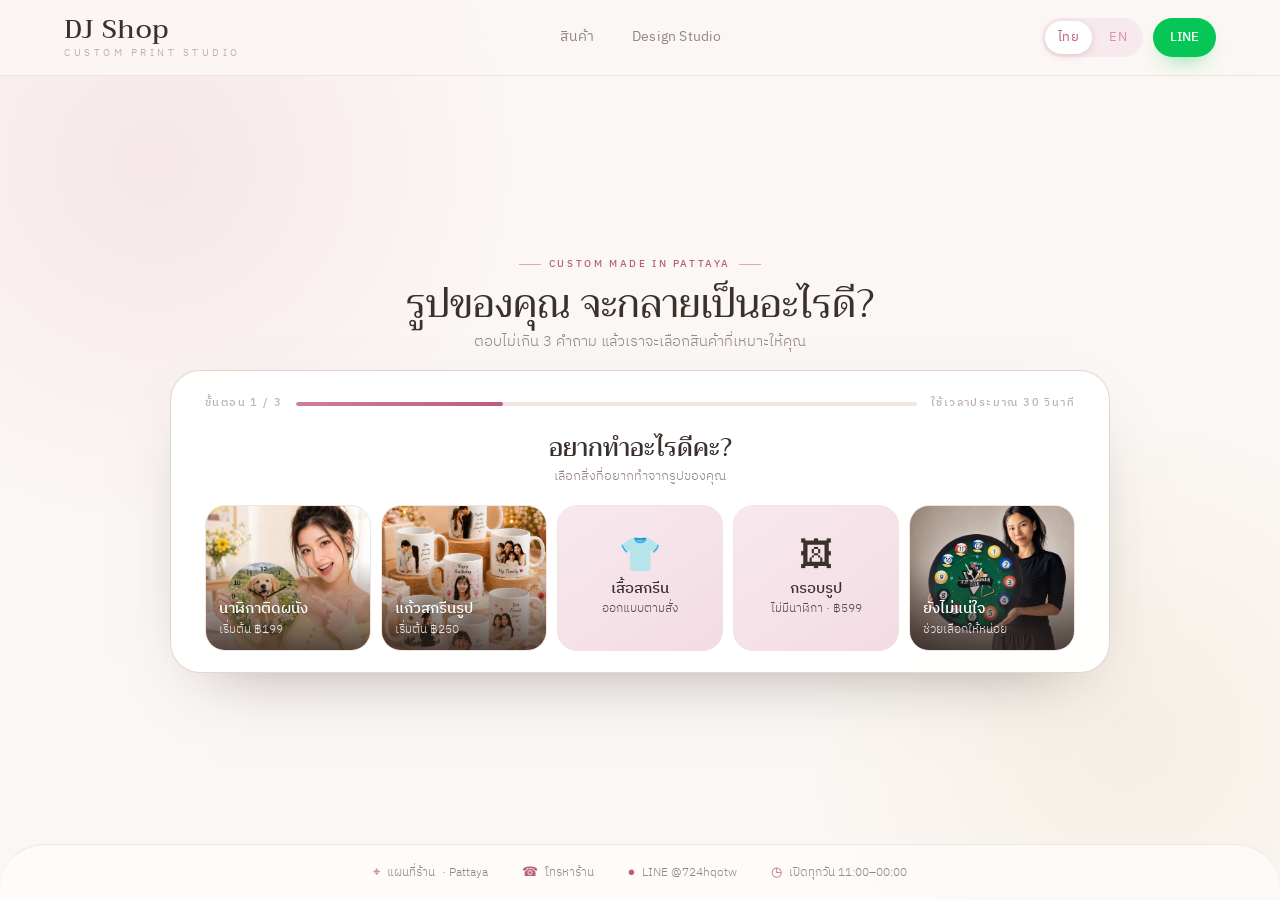
==== commit c03acd34: "Add real product photos and square clock" ====
--- a/index.html
+++ b/index.html
@@ -80,8 +80,8 @@
   <span class="contact-hours-long"><span class="home-contact-icon" aria-hidden="true">◷</span><span data-home-i18n="home.hours">เปิดทุกวัน 11:00–00:00</span></span>
 </footer>
 
-<script src="i18n.js?v=14"></script>
+<script src="i18n.js?v=15"></script>
 <script src="order.js?v=7"></script>
-<script src="landing-quiz.js?v=3"></script>
+<script src="landing-quiz.js?v=4"></script>
 </body>
 </html>
